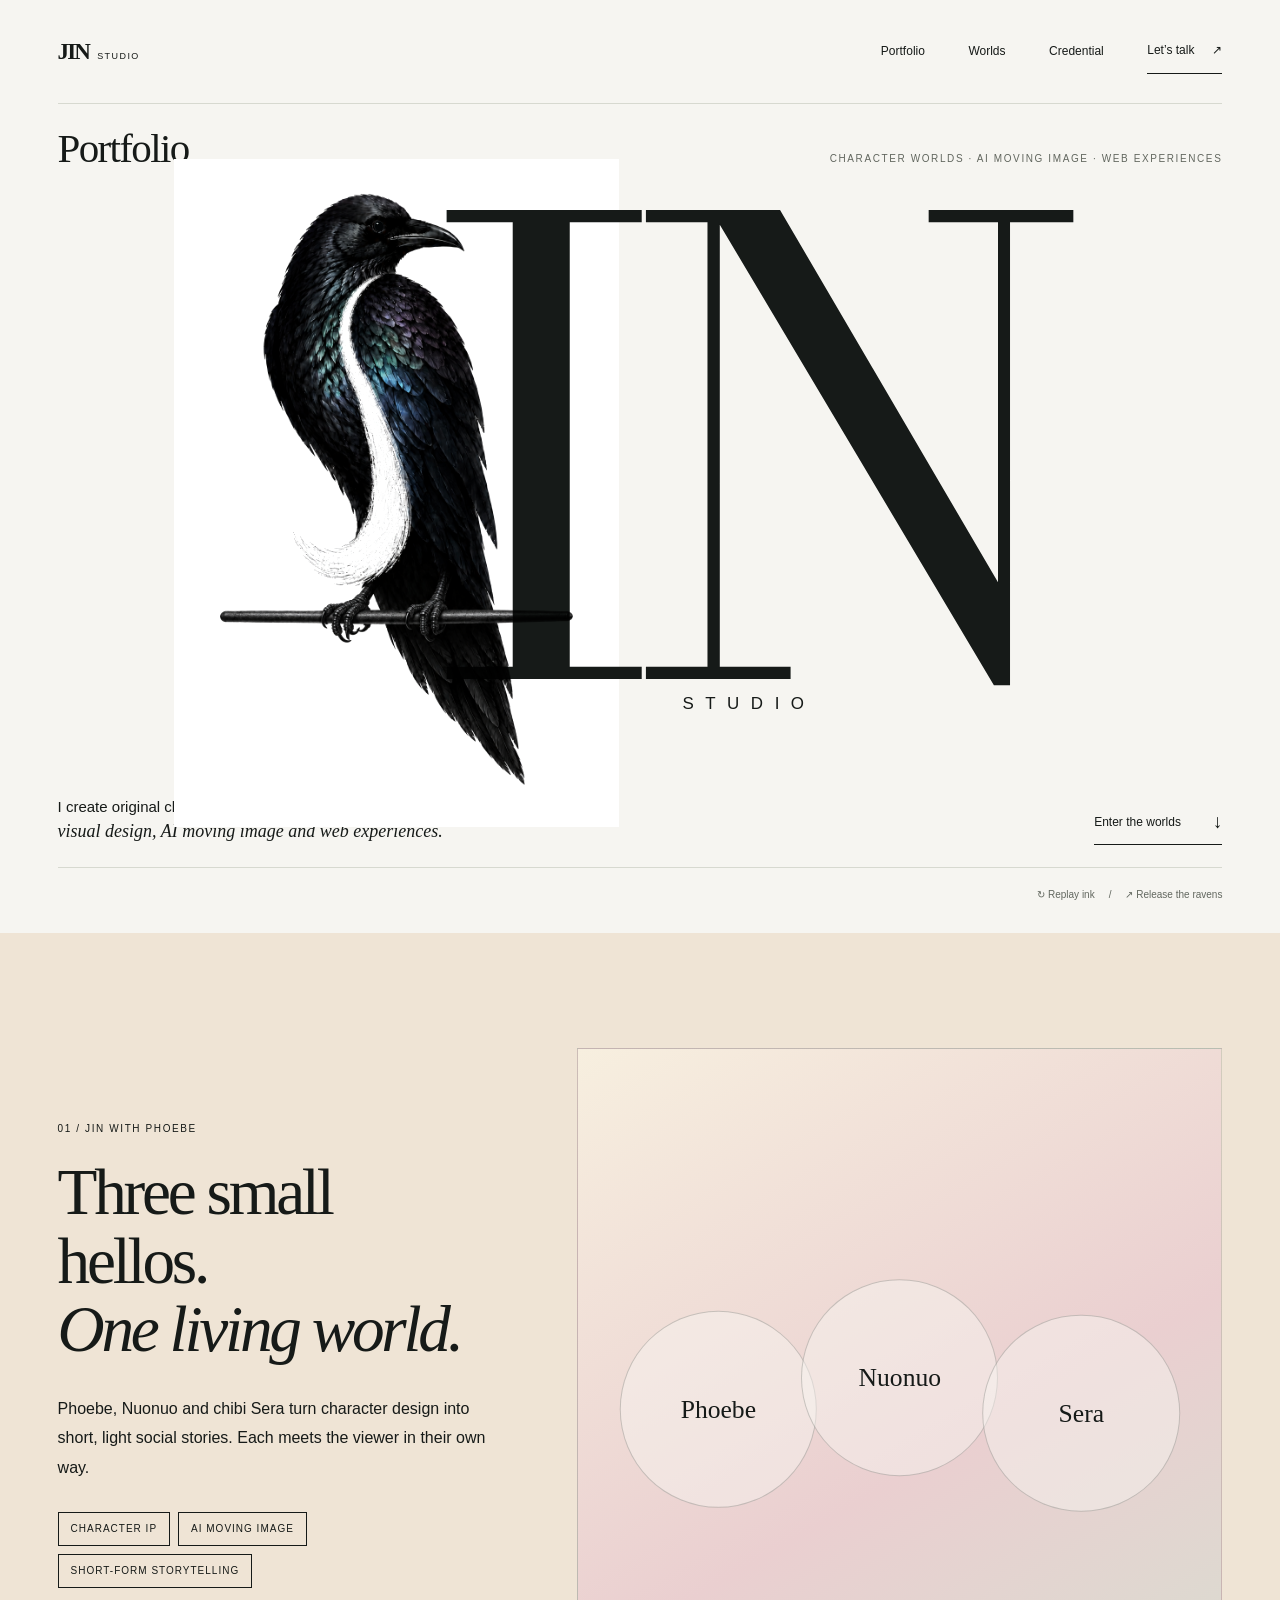
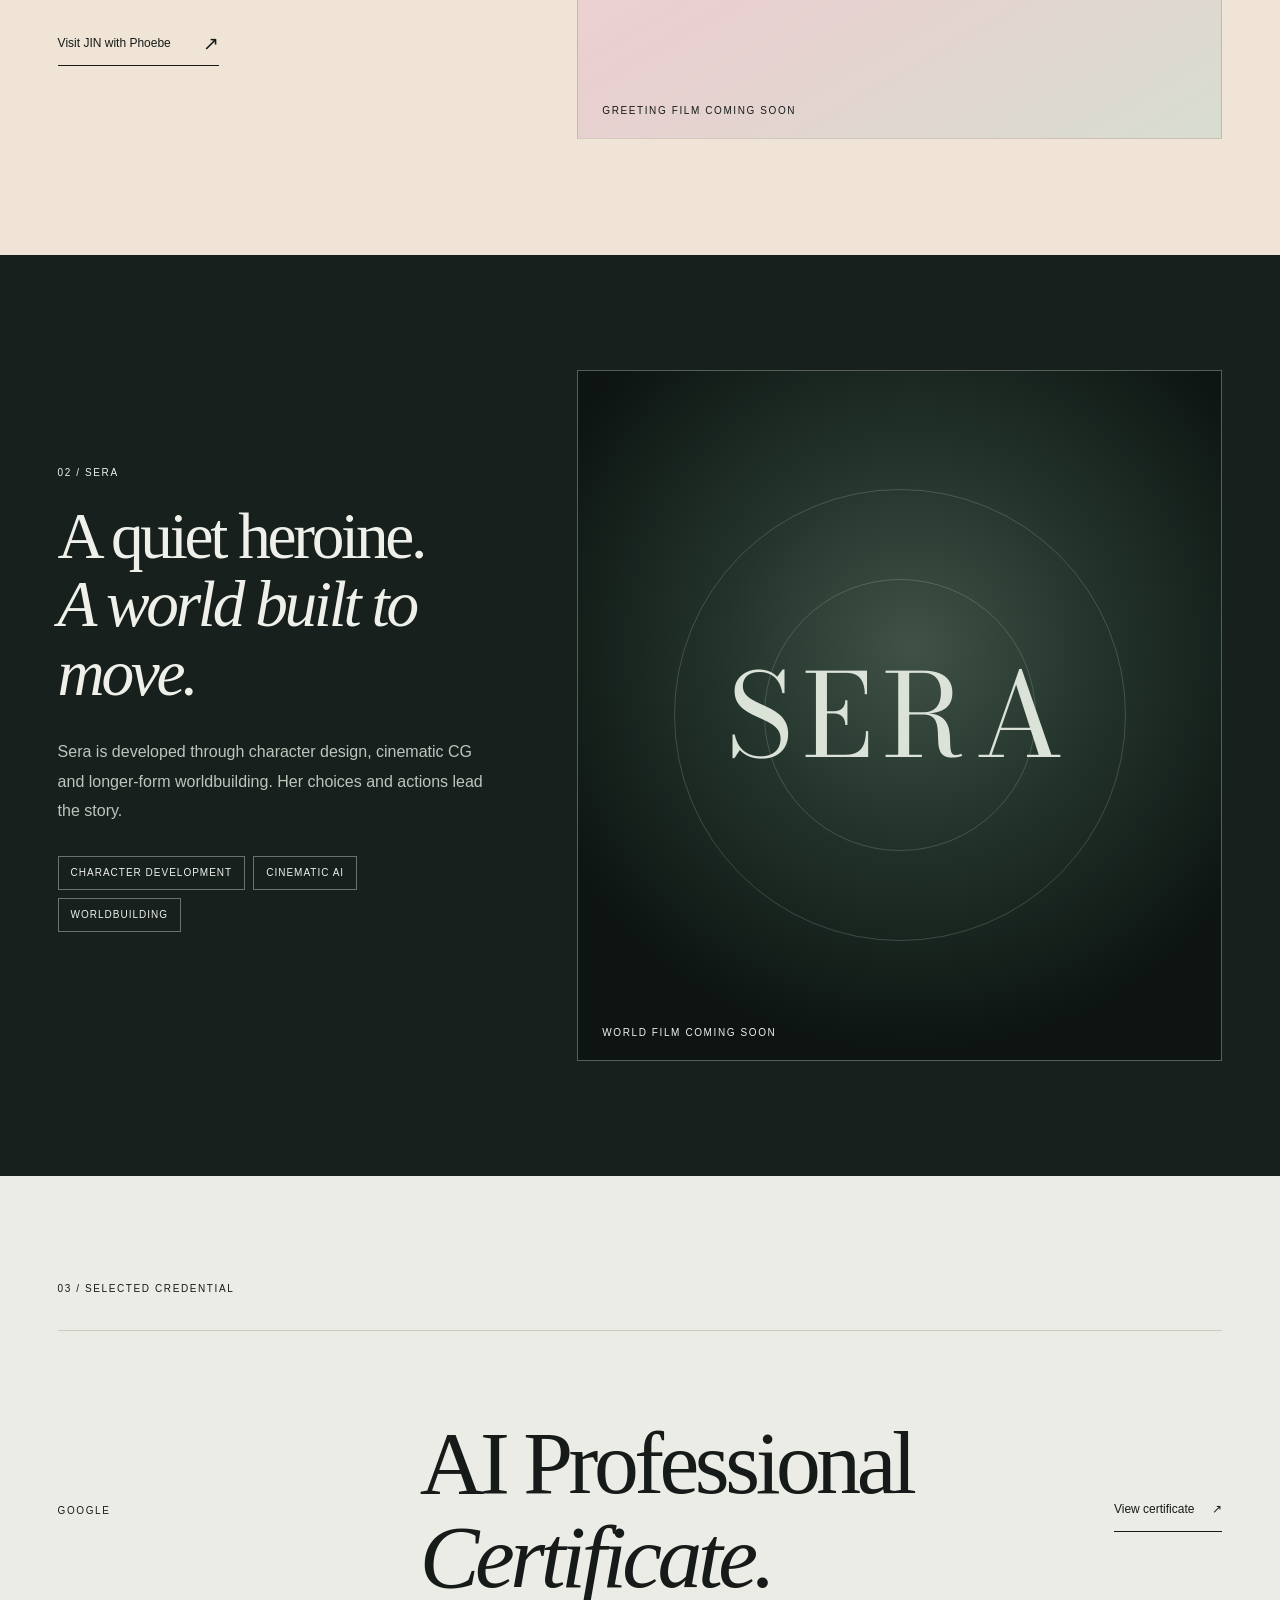
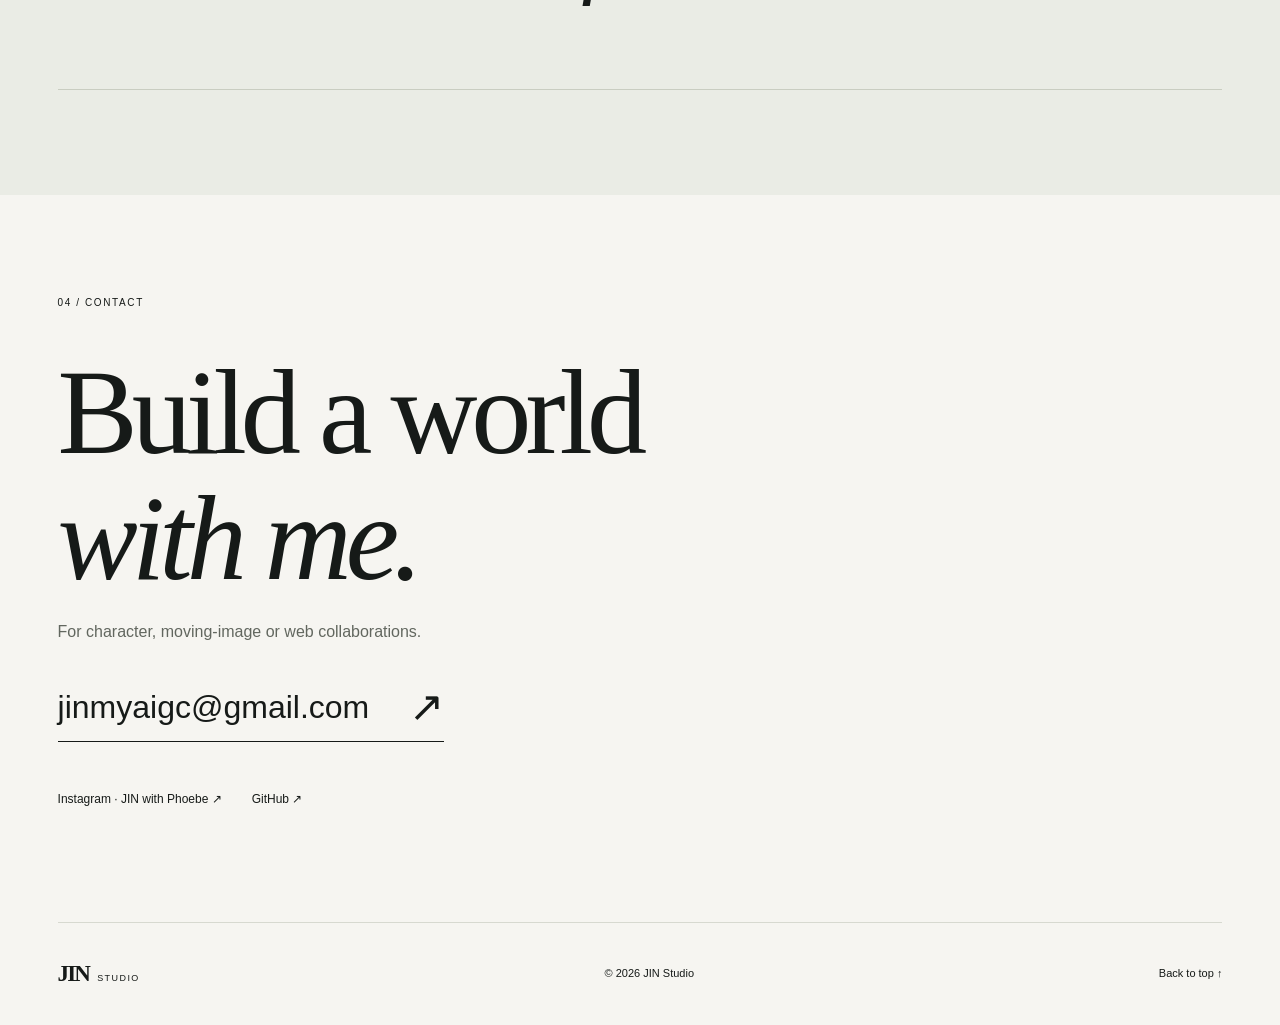
==== index.html @ a4c3a5dd "Shape the portfolio as a journey through JIN's worlds" ====
<!DOCTYPE html>
<html lang="en">
<head>
  <meta charset="UTF-8">
  <meta name="viewport" content="width=device-width, initial-scale=1">
  <meta name="theme-color" content="#f6f5f1">
  <title>JIN Studio — Character worlds, moving image and web portfolio</title>
  <meta name="description" content="The portfolio of JIN Studio: original character worlds, AI moving image and web experiences.">
  <meta property="og:title" content="JIN Studio — Portfolio">
  <meta property="og:description" content="Original character worlds, AI moving image and web experiences by JIN Studio.">
  <meta property="og:type" content="website">
  <meta property="og:image" content="https://weoiquan-art.github.io/assets/raven-perched.png">
  <link rel="icon" type="image/svg+xml" href="assets/jin-raven-mark.svg">
  <link rel="preload" href="assets/raven-perched.png" as="image">
  <link rel="preload" href="assets/vendor/bodoni-moda-regular.ttf" as="font" type="font/ttf" crossorigin>
  <link rel="stylesheet" href="styles.css">
  <link rel="stylesheet" href="raven.css">
  <script>
    // Content stays available if any later script or image fails.
    if (!matchMedia('(prefers-reduced-motion: reduce)').matches && !location.hash) {
      document.documentElement.classList.add('intro-pending');
      window.introSafety = setTimeout(function () {
        document.documentElement.classList.remove('intro-pending', 'intro-running');
        document.documentElement.classList.add('intro-expired');
      }, 4500);
    }
  </script>
</head>
<body>
  <a class="skip-link" href="#main">Skip to content</a>
  <div class="intro" id="intro" aria-hidden="true">
    <div class="intro-bird">
      <img id="night-raven" src="assets/raven-night.png" alt="" width="1024" height="1536" decoding="async">
      <svg class="ink" viewBox="0 0 1024 1340" fill="none">
        <defs>
          <filter id="dry-edge" x="-8%" y="-4%" width="116%" height="108%">
            <feTurbulence type="fractalNoise" baseFrequency=".09 .2" numOctaves="2" seed="7" result="grain"/>
            <feDisplacementMap in="SourceGraphic" in2="grain" scale="5.5" xChannelSelector="R" yChannelSelector="G"/>
          </filter>
          <mask id="brush-reveal" maskUnits="userSpaceOnUse" x="0" y="0" width="1024" height="1340">
            <path id="brush-trace" d="M469 264 C378 298 374 392 409 487 C444 582 497 676 505 771 C517 884 434 947 280 866" stroke="white" stroke-width="130" stroke-linecap="round"/>
          </mask>
          <mask id="brush-grain" maskUnits="userSpaceOnUse" x="0" y="0" width="1024" height="1340">
            <rect width="1024" height="1340" fill="white"/>
            <g stroke="black" stroke-linecap="round">
              <path d="M396 332 Q370 407 411 510" stroke-width="2"/>
              <path d="M428 532 Q492 676 491 753" stroke-width="3"/>
              <path d="M480 690 Q522 834 450 884" stroke-width="2.6"/>
              <path d="M502 760 Q517 849 470 886" stroke-width="1.5"/>
              <path d="M442 909 Q372 939 304 883" stroke-width="3"/>
              <path d="M404 916 Q351 916 325 897" stroke-width="1.7"/>
            </g>
          </mask>
        </defs>
        <g mask="url(#brush-reveal)">
          <g mask="url(#brush-grain)" fill="#fffefa" filter="url(#dry-edge)">
            <path d="M469 264 C408 278 375 317 378 377 C378 442 421 533 451 615 C484 704 492 778 477 824 C461 882 395 908 338 891 L278 865 C318 910 377 935 430 925 C507 911 547 861 541 781 C536 683 476 570 433 478 C389 383 391 300 469 264Z"/>
            <path d="M459 272 C394 305 387 347 391 395 L387 420 C377 352 390 300 459 272Z"/>
            <path d="M524 738 C557 855 510 902 449 923 C506 893 541 841 524 738Z"/>
            <path d="M413 930 Q345 923 293 881 Q352 918 413 930Z"/>
          </g>
        </g>
      </svg>
    </div>
    <div class="intro-wash"></div>
  </div>
  <button class="skip-intro" id="skip-intro" type="button">Skip intro ↗</button>
  <div class="site-shell">
    <header class="site-header">
      <a class="brand" href="#top" aria-label="JIN Studio home">JIN<span>STUDIO</span></a>
      <nav aria-label="Main navigation">
        <a href="#portfolio">Portfolio</a><a class="nav-secondary" href="#worlds">Worlds</a><a class="nav-secondary" href="#credential">Credential</a>
        <a class="contact-nav" href="#contact">Let’s talk <span aria-hidden="true">↗</span></a>
      </nav>
    </header>
    <main id="main">
      <section class="hero" id="portfolio" aria-labelledby="hero-title">
        <span id="top" aria-hidden="true"></span>
        <h1 class="sr-only" id="hero-title">JIN Studio portfolio — character worlds, moving image and web experiences</h1>
        <div class="hero-topline"><span class="portfolio-word">Portfolio</span><span class="micro">Character worlds · AI moving image · Web experiences</span></div>
        <div class="wordmark" aria-hidden="true">
          <div class="wordmark-type">I<span>N</span></div>
          <div class="raven-crop raven-perched">
            <img id="hero-raven" class="raven-body" src="assets/raven-perched.png" width="1024" height="1536" alt="" fetchpriority="high">
            <div class="raven-head">
              <img src="assets/raven-perched.png" width="1024" height="1536" alt="" class="raven-head-image">
              <svg class="raven-eye" viewBox="0 0 1024 1536" fill="none">
                <defs><clipPath id="eye-socket"><ellipse cx="471" cy="154" rx="11" ry="12"/></clipPath></defs>
                <g clip-path="url(#eye-socket)">
                  <ellipse cx="471" cy="154" rx="11" ry="12" fill="#111517"/>
                  <g class="raven-pupil"><ellipse cx="472" cy="155" rx="9.5" ry="10.5" fill="#020405"/><ellipse cx="468" cy="148.5" rx="2.5" ry="1.8" fill="#d6dedb" opacity=".8"/></g>
                  <ellipse class="raven-eyelid" cx="471" cy="154" rx="14" ry="15" fill="#111719"/>
                </g>
              </svg>
            </div>
          </div>
          <div class="studio-type">STUDIO</div>
        </div>
        <div class="hero-bottom">
          <p>I create original character worlds and bring them to life through<br><em>visual design, AI moving image and web experiences.</em></p>
          <a class="text-link" href="#worlds">Enter the worlds <span aria-hidden="true">↓</span></a>
        </div>
        <div class="motion-controls" hidden>
          <button id="replay-intro" type="button">↻ Replay ink</button><span aria-hidden="true">/</span>
          <button id="replay-flock" type="button">↗ Release the ravens</button>
        </div>
      </section>
      <div id="worlds">
        <section class="world-feature world-feature-chibi" aria-labelledby="chibi-title">
          <div class="world-feature-copy">
            <p class="micro">01 / JIN with Phoebe</p>
            <h2 id="chibi-title">Three small hellos.<br><em>One living world.</em></h2>
            <p>Phoebe, Nuonuo and chibi Sera turn character design into short, light social stories. Each meets the viewer in their own way.</p>
            <ul class="capability-list" aria-label="Capabilities shown"><li>Character IP</li><li>AI moving image</li><li>Short-form storytelling</li></ul>
            <a class="text-link" href="https://www.instagram.com/jin082714/" target="_blank" rel="noopener">Visit JIN with Phoebe <span aria-hidden="true">↗</span></a>
          </div>
          <div class="world-media world-media-chibi" role="img" aria-label="Reserved film space for Phoebe, Nuonuo and chibi Sera greeting visitors">
            <div class="character-notes" aria-hidden="true"><span>Phoebe</span><span>Nuonuo</span><span>Sera</span></div>
            <p class="media-status micro">Greeting film coming soon</p>
          </div>
        </section>
        <section class="world-feature world-feature-sera" aria-labelledby="sera-title">
          <div class="world-feature-copy">
            <p class="micro">02 / Sera</p>
            <h2 id="sera-title">A quiet heroine.<br><em>A world built to move.</em></h2>
            <p>Sera is developed through character design, cinematic CG and longer-form worldbuilding. Her choices and actions lead the story.</p>
            <ul class="capability-list" aria-label="Capabilities shown"><li>Character development</li><li>Cinematic AI</li><li>Worldbuilding</li></ul>
          </div>
          <div class="world-media world-media-sera" role="img" aria-label="Reserved film space for adult Sera greeting visitors in her world">
            <span class="sera-mark" aria-hidden="true">SERA</span>
            <p class="media-status micro">World film coming soon</p>
          </div>
        </section>
      </div>
      <section class="section credential" id="credential" aria-labelledby="credential-title">
        <p class="micro">03 / Selected credential</p>
        <a class="credential-card" href="assets/certificates/google-ai-professional-certificate.pdf" target="_blank" rel="noopener">
          <span class="credential-source micro">Google</span>
          <h2 id="credential-title">AI Professional<br><em>Certificate.</em></h2>
          <span class="credential-action">View certificate <span aria-hidden="true">↗</span></span>
        </a>
      </section>
      <section class="section contact" id="contact" aria-labelledby="contact-title">
        <p class="micro">04 / Contact</p><h2 id="contact-title">Build a world<br><em>with me.</em></h2>
        <p class="contact-intro">For character, moving-image or web collaborations.</p>
        <a class="email-link" href="mailto:jinmyaigc@gmail.com">jinmyaigc@gmail.com <span aria-hidden="true">↗</span></a>
        <div class="social-links"><a href="https://www.instagram.com/jin082714/" target="_blank" rel="noopener">Instagram · JIN with Phoebe ↗</a><a href="https://github.com/weoiquan-art" target="_blank" rel="noopener">GitHub ↗</a></div>
      </section>
    </main>
    <footer class="site-footer"><a class="brand" href="#top">JIN<span>STUDIO</span></a><p>© <span id="year">2026</span> JIN Studio</p><a href="#top">Back to top ↑</a></footer>
  </div>
  <canvas id="crow-canvas" aria-hidden="true" hidden></canvas>
  <script src="assets/vendor/gsap-3.15.0.min.js" defer></script>
  <script src="flock.js" defer></script>
  <script src="main.js" defer></script>
  <script src="raven.js" defer></script>
</body>
</html>
---- styles.css ----
/* JIN Studio — warm paper, black feathers, one deliberate entrance. */
@font-face{font-family:'Bodoni Moda';font-style:normal;font-weight:400;font-display:swap;src:url('assets/vendor/bodoni-moda-regular.ttf') format('truetype')}
:root{--paper:#f6f5f1;--ink:#161a18;--muted:#62675f;--line:#d7d9d0;--accent:#4b5945;--gutter:clamp(22px,4.5vw,76px);color-scheme:light}
*{box-sizing:border-box}html{scroll-behavior:smooth;scroll-padding-top:28px}body{margin:0;background:var(--paper);color:var(--ink);font-family:Arial,Helvetica,sans-serif;font-size:16px;line-height:1.6}a{color:inherit;text-decoration:none}button{font:inherit;color:inherit;cursor:pointer}a,button,summary{-webkit-tap-highlight-color:transparent;touch-action:manipulation}a:focus-visible,button:focus-visible,summary:focus-visible{outline:2px solid var(--accent);outline-offset:6px}a:hover{color:var(--accent)}button:disabled{cursor:default}::selection{background:#dae1d3}h1,h2,h3,p{margin:0}h1,h2,h3{text-wrap:balance}h2,h3{font-weight:400}h2{font:400 clamp(38px,5.1vw,78px)/1.05 Georgia,'Times New Roman',serif;letter-spacing:-.05em}em{font-family:Georgia,'Times New Roman',serif;font-weight:400}.micro{font:10px/1.5 Arial,Helvetica,sans-serif;letter-spacing:.16em;text-transform:uppercase}.sr-only{position:absolute;width:1px;height:1px;padding:0;margin:-1px;overflow:hidden;clip:rect(0,0,0,0);white-space:nowrap;border:0}[hidden]{display:none!important}.skip-link{position:fixed;top:8px;left:8px;padding:10px 20px;background:var(--paper);z-index:100;transform:translateY(-160%)}.skip-link:focus{transform:none}
.site-shell{max-width:1800px;margin:auto}.site-header{margin:0 var(--gutter);height:104px;display:flex;align-items:center;justify-content:space-between;border-bottom:1px solid var(--line)}.brand{display:inline-flex;align-items:baseline;gap:8px;font:700 23px Georgia,serif;letter-spacing:-.08em}.brand span{font:9px Arial,sans-serif;letter-spacing:.16em}.site-header nav{display:flex;gap:clamp(24px,3.4vw,52px);align-items:center;font-size:12px}.site-header nav a{display:flex;align-items:center;gap:18px;min-height:44px}.contact-nav{border-bottom:1px solid var(--ink)}
.hero{position:relative;padding:24px var(--gutter) 20px;overflow:hidden}.hero-topline{display:flex;align-items:baseline;justify-content:space-between;gap:28px;color:var(--muted)}.portfolio-word{font:400 clamp(28px,3.2vw,48px)/1 Georgia,'Times New Roman',serif;letter-spacing:-.04em;color:var(--ink)}.wordmark{position:relative;container-type:inline-size;width:min(100%,1060px);aspect-ratio:1.66;margin:-16px auto -4px}.wordmark-type{position:absolute;left:42%;top:4%;font-family:Georgia,'Times New Roman',serif;font-size:55cqw;line-height:1;letter-spacing:-.085em;font-weight:400;transform:scaleX(.96);transform-origin:left center}.wordmark-type span{display:inline-block}.raven-crop{position:absolute;left:2%;top:0;width:48%;height:100%;overflow:hidden;mix-blend-mode:multiply;pointer-events:none}.raven-crop img{display:block;width:100%;height:auto}.studio-type{position:absolute;top:85%;left:55%;font-size:1.6cqw;letter-spacing:.68em;line-height:1}.hero-bottom{display:flex;align-items:flex-end;justify-content:space-between;gap:36px;padding:8px 0 22px;border-bottom:1px solid var(--line)}.hero-bottom p{max-width:700px;font-size:15px;line-height:1.5}.hero-bottom em{font-size:18px}.text-link{display:inline-flex;align-items:center;justify-content:space-between;gap:32px;min-height:44px;font-size:12px;border-bottom:1px solid currentColor}.text-link span{font-size:19px;transition:transform .18s}.text-link:hover span{transform:translate(2px,-2px)}.motion-controls{display:flex;align-items:center;justify-content:flex-end;gap:14px;padding-top:9px;color:var(--muted);font-size:10px}.motion-controls button{background:none;border:0;padding:7px 0;min-height:36px;font-size:10px}.motion-controls button:hover{color:var(--ink)}
.section{padding:105px var(--gutter)}.contact{padding-top:100px;padding-bottom:100px}.contact h2{font-size:clamp(64px,9.4vw,140px);margin:40px 0}.email-link{display:inline-flex;align-items:center;gap:40px;font-size:clamp(17px,2.6vw,32px);min-height:52px;border-bottom:1px solid var(--ink)}.email-link span{font-size:1.3em}.social-links{display:flex;gap:30px;margin-top:36px;font-size:12px}.social-links a{display:flex;align-items:center;min-height:44px}.site-footer{display:flex;justify-content:space-between;align-items:center;margin:0 var(--gutter);padding:32px 0;border-top:1px solid var(--line);font-size:11px}.site-footer>a:last-child{padding:10px 0}.intro{display:none;position:fixed;inset:0;z-index:50;background:#080b0c;overflow:hidden;pointer-events:none}.intro-bird{position:absolute;left:50%;top:50%;height:min(82svh,760px);aspect-ratio:1024/1340;transform:translate(-50%,-50%);overflow:hidden;opacity:0}.intro-bird img{display:block;width:100%;height:auto;mix-blend-mode:lighten}.ink{position:absolute;inset:0;width:100%;height:100%}.intro-wash{position:absolute;left:46%;top:60%;width:200vmax;height:200vmax;border-radius:50%;background:var(--paper);transform:translate(-50%,-50%) scale(0)}.skip-intro{display:none;position:fixed;right:var(--gutter);bottom:24px;z-index:60;background:none;color:#e9ece6;border:0;border-bottom:1px solid #657064;font-size:11px;min-height:44px;padding:8px 2px}.intro-pending .intro,.intro-running .intro{display:block}.intro-pending .site-shell,.intro-running .site-shell{visibility:hidden}.intro-running .skip-intro{display:block}.intro-running.page-entering .site-shell{visibility:visible}.intro-expired .intro,.intro-expired .skip-intro{display:none!important}.intro-expired .site-shell{visibility:visible!important;opacity:1!important;transform:none!important}.intro-expired .wordmark-type,.intro-expired .studio-type,.intro-expired .site-header,.intro-expired .hero-topline,.intro-expired .hero-bottom{opacity:1!important;transform:none!important}#crow-canvas{position:fixed;inset:0;width:100%;height:100%;z-index:40;pointer-events:none}
.wordmark-type{font-family:'Bodoni Moda',Georgia,serif;left:30%;top:-2%;font-size:59cqw;letter-spacing:-.055em;white-space:nowrap}
.raven-crop{left:6%;width:45%;top:1%;height:auto;aspect-ratio:1024/1325}
.raven-crop img{filter:brightness(1.045)}
.studio-type{left:54%;top:85%}
.intro-bird{mix-blend-mode:lighten}
@media(min-width:1500px){.wordmark{width:1160px;max-width:100%}}
@media(max-width:767px){.site-header{height:78px}.site-header nav{gap:22px;font-size:11px}.site-header nav a:first-child{display:flex}.site-header nav a.nav-secondary{display:none}.brand{font-size:21px}.brand span{font-size:8px}.hero{padding-top:22px}.hero-topline{font-size:8px;letter-spacing:.11em}.wordmark{width:calc(100% + 20px);max-width:none;aspect-ratio:1.05;margin:20px -10px 0}.raven-crop{left:-9%;top:0;width:67%;height:100%}.wordmark-type{left:40%;top:19%;font-size:58cqw}.studio-type{left:55%;top:76%;font-size:2.2cqw;letter-spacing:.4em}.hero-bottom{padding:12px 0 22px;gap:24px}.hero-bottom p{font-size:12px}.hero-bottom em{font-size:15px}.hero-bottom .text-link{font-size:10px;gap:13px;max-width:150px}.motion-controls{justify-content:space-between;padding-top:6px}.motion-controls button{min-height:44px}.section{padding-top:68px;padding-bottom:68px}.contact h2{margin:30px 0;font-size:66px}.email-link{gap:20px;font-size:18px;overflow-wrap:anywhere}.site-footer{flex-wrap:wrap;gap:16px 20px;padding:26px 0}.site-footer .brand{width:100%}.intro-bird{width:94vw;height:auto;aspect-ratio:1024/1340;max-height:82svh}.skip-intro{bottom:16px}}@media(max-width:767px){.raven-crop{height:auto;aspect-ratio:1024/1325}.wordmark-type{left:31%;top:18%;font-size:58cqw}.studio-type{left:56%;top:71%}}
@media(prefers-reduced-motion:reduce){html{scroll-behavior:auto}*,*::before,*::after{animation:none!important;transition:none!important}.intro,.skip-intro,#crow-canvas{display:none!important}.site-shell{visibility:visible!important;opacity:1!important;transform:none!important}.motion-controls{display:none!important}}

/* Portfolio worlds: each section is a distinct piece of work with its own atmosphere. */
.world-feature{min-height:92svh;display:grid;grid-template-columns:minmax(0,.8fr) minmax(420px,1.2fr);gap:clamp(44px,7vw,120px);align-items:center;padding:clamp(82px,9vw,150px) var(--gutter)}
.world-feature-copy{max-width:620px}
.world-feature-copy h2{margin:22px 0 30px}
.world-feature-copy>p:not(.micro){max-width:540px;font-size:16px;line-height:1.85}
.capability-list{display:flex;flex-wrap:wrap;gap:8px;margin:30px 0 34px;padding:0;list-style:none}
.capability-list li{padding:8px 12px;border:1px solid currentColor;font-size:10px;letter-spacing:.1em;text-transform:uppercase}
.world-media{position:relative;display:grid;place-items:center;min-height:clamp(430px,54vw,720px);overflow:hidden;border:1px solid rgba(22,26,24,.16)}
.media-status{position:absolute;left:24px;bottom:20px}
.world-feature-chibi{background:#efe4d5}
.world-media-chibi{background:linear-gradient(150deg,#f7efdf 0%,#eacfd0 58%,#d8ddd0 100%)}
.character-notes{width:min(92%,720px);display:grid;grid-template-columns:repeat(3,1fr);align-items:center}
.character-notes span{display:grid;place-items:center;aspect-ratio:1;border:1px solid rgba(22,26,24,.2);border-radius:50%;font:400 clamp(18px,2vw,31px)/1 Georgia,'Times New Roman',serif;background:rgba(246,245,241,.48)}
.character-notes span:nth-child(1){transform:translate(8%,8%)}
.character-notes span:nth-child(2){transform:translateY(-8%)}
.character-notes span:nth-child(3){transform:translate(-8%,10%)}
.world-feature-sera{background:#17201c;color:#eff0ea}
.world-feature-sera .world-feature-copy>p:not(.micro){color:#bdc5bd}
.world-feature-sera .capability-list li{border-color:#68736c}
.world-feature-sera .text-link:hover{color:#c9d5c5}
.world-media-sera{border-color:#526058;background:radial-gradient(circle at 52% 40%,#405247 0%,#23342c 35%,#0d1411 76%)}
.world-media-sera::before,.world-media-sera::after{content:'';position:absolute;border:1px solid rgba(230,237,229,.18);border-radius:50%;aspect-ratio:1}
.world-media-sera::before{width:70%}
.world-media-sera::after{width:42%}
.sera-mark{position:relative;z-index:1;font:400 clamp(68px,9vw,150px)/1 'Bodoni Moda',Georgia,serif;letter-spacing:.08em;color:#dbe2d8}
.credential{background:#eaece5}
.credential>.micro{margin-bottom:34px}
.credential-card{display:grid;grid-template-columns:1fr 2fr auto;gap:30px;align-items:center;min-height:360px;padding:54px 0;border-top:1px solid #c9cdc1;border-bottom:1px solid #c9cdc1}
.credential-card h2{font-size:clamp(48px,7vw,108px)}
.credential-action{display:inline-flex;align-items:center;gap:18px;min-height:44px;border-bottom:1px solid currentColor;font-size:12px}
.credential-card:hover .credential-action span{transform:translate(2px,-2px)}
.contact-intro{margin:-24px 0 30px;color:var(--muted)}

@media(max-width:900px){
  .world-feature{min-height:auto;grid-template-columns:1fr;gap:46px;padding:82px var(--gutter)}
  .world-feature-copy{max-width:640px}
  .world-media{min-height:520px}
}

@media(max-width:767px){
  .hero-topline{align-items:flex-start}
  .hero-topline span:last-child{display:block;max-width:150px;text-align:right}
  .portfolio-word{font-size:30px}
  .hero-bottom{align-items:flex-start;flex-direction:column}
  .hero-bottom p br{display:none}
  .world-feature{min-height:auto;grid-template-columns:1fr;gap:42px;padding:74px var(--gutter)}
  .world-feature-copy h2{margin:18px 0 24px}
  .world-feature-copy>p:not(.micro){font-size:14px}
  .world-media{min-height:0;aspect-ratio:4/5}
  .character-notes{width:112%;transform:rotate(-5deg)}
  .character-notes span{font-size:15px}
  .media-status{left:18px;bottom:14px}
  .sera-mark{font-size:20vw}
  .credential-card{grid-template-columns:1fr;gap:20px;min-height:320px;padding:40px 0}
  .credential-card h2{font-size:52px}
  .contact-intro{margin:-12px 0 24px;font-size:14px}
}
---- raven.css ----
/* The same image supplies registered body/head layers; the static base is the fallback. */
.raven-perched{width:42%;aspect-ratio:1024/1460;overflow:visible;isolation:isolate}
.raven-perched .raven-body{position:relative}
.raven-head{display:none;position:absolute;inset:0 auto auto 0;width:100%;aspect-ratio:1024/1536;transform-origin:40% 19%;pointer-events:none}
.raven-head-image{mask-image:linear-gradient(to bottom,#000 19%,transparent 22%)}
.raven-eye{position:absolute;inset:0;width:100%;height:100%}
.raven-eyelid{transform:scaleY(0);transform-origin:471px 154px}
.gaze-ready .raven-body{mask-image:linear-gradient(to bottom,transparent 15%,#000 16.5%)}
.gaze-ready .raven-head{display:block}
@media(max-width:767px){.raven-perched{width:62%;left:-4%;aspect-ratio:1024/1460;height:auto}}
@media(prefers-reduced-motion:reduce),(hover:none),(pointer:coarse){.gaze-ready .raven-head{display:none}.gaze-ready .raven-body{mask-image:none}}
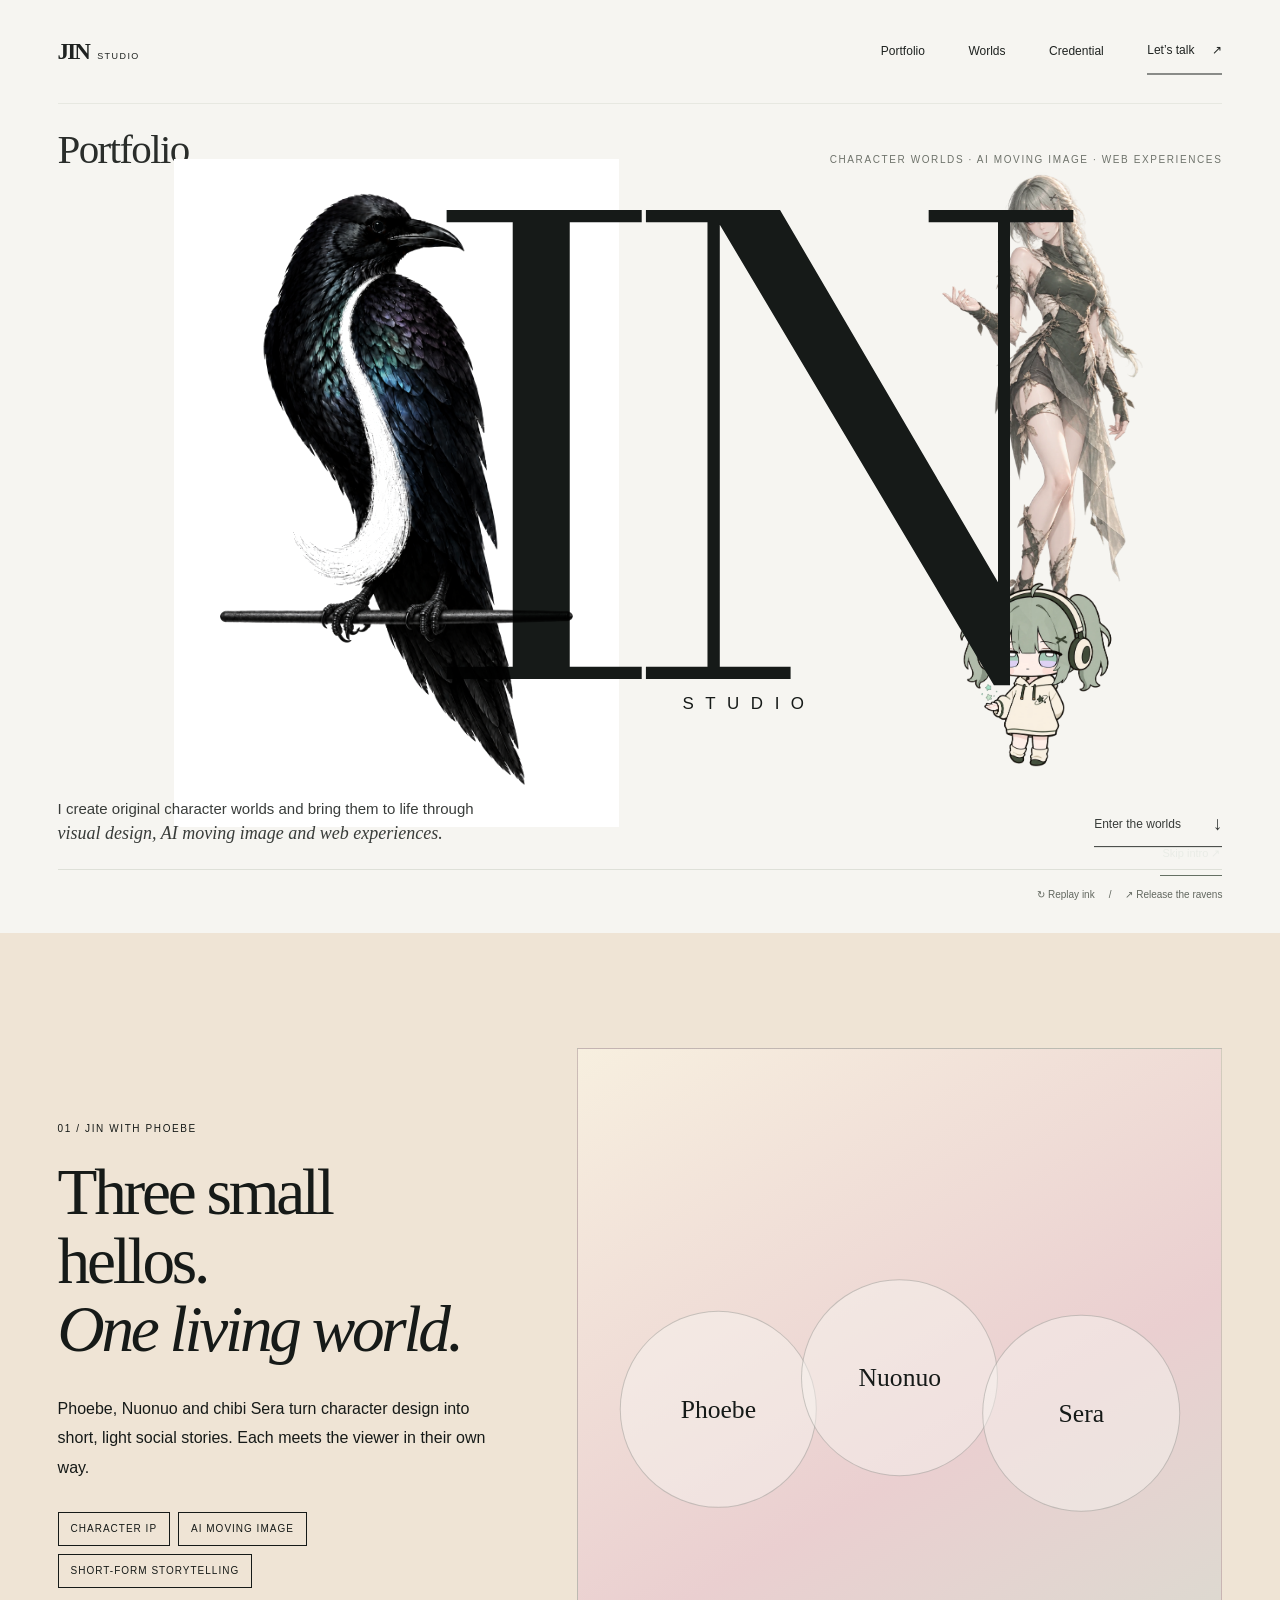
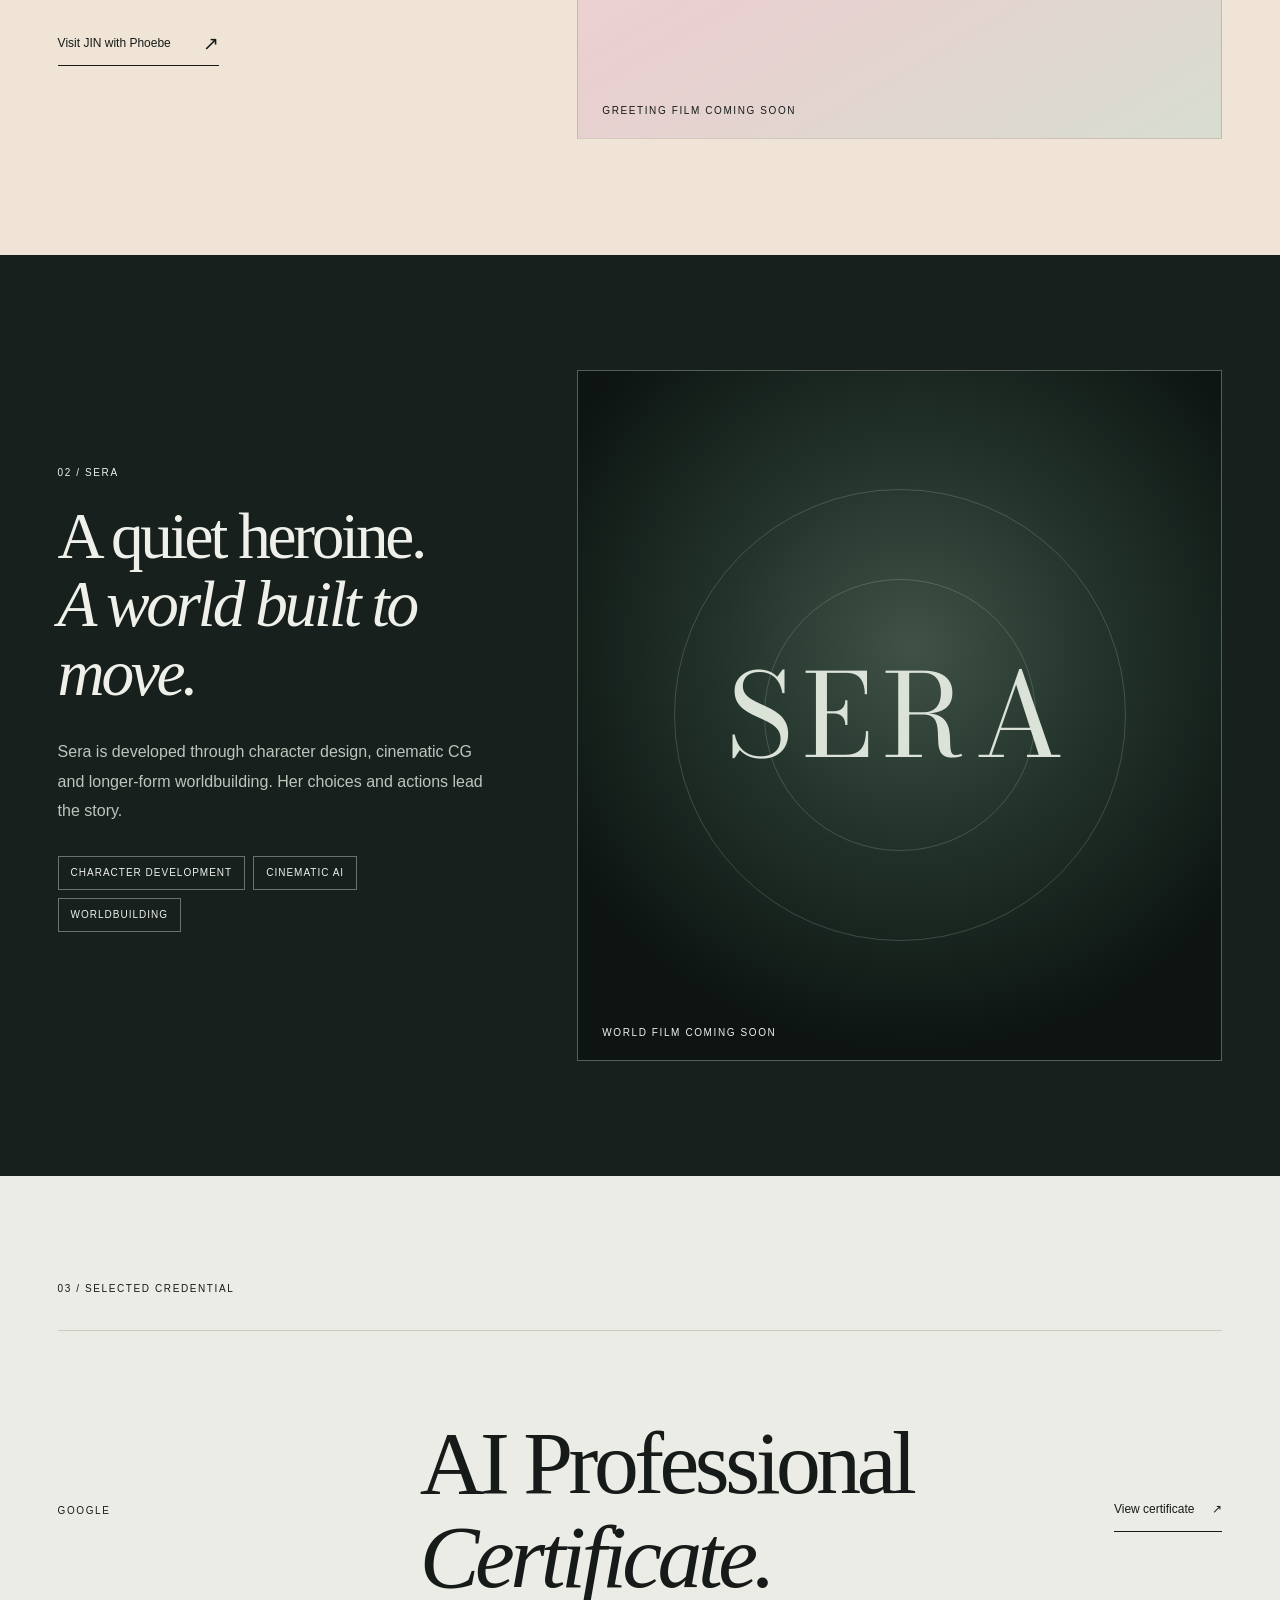
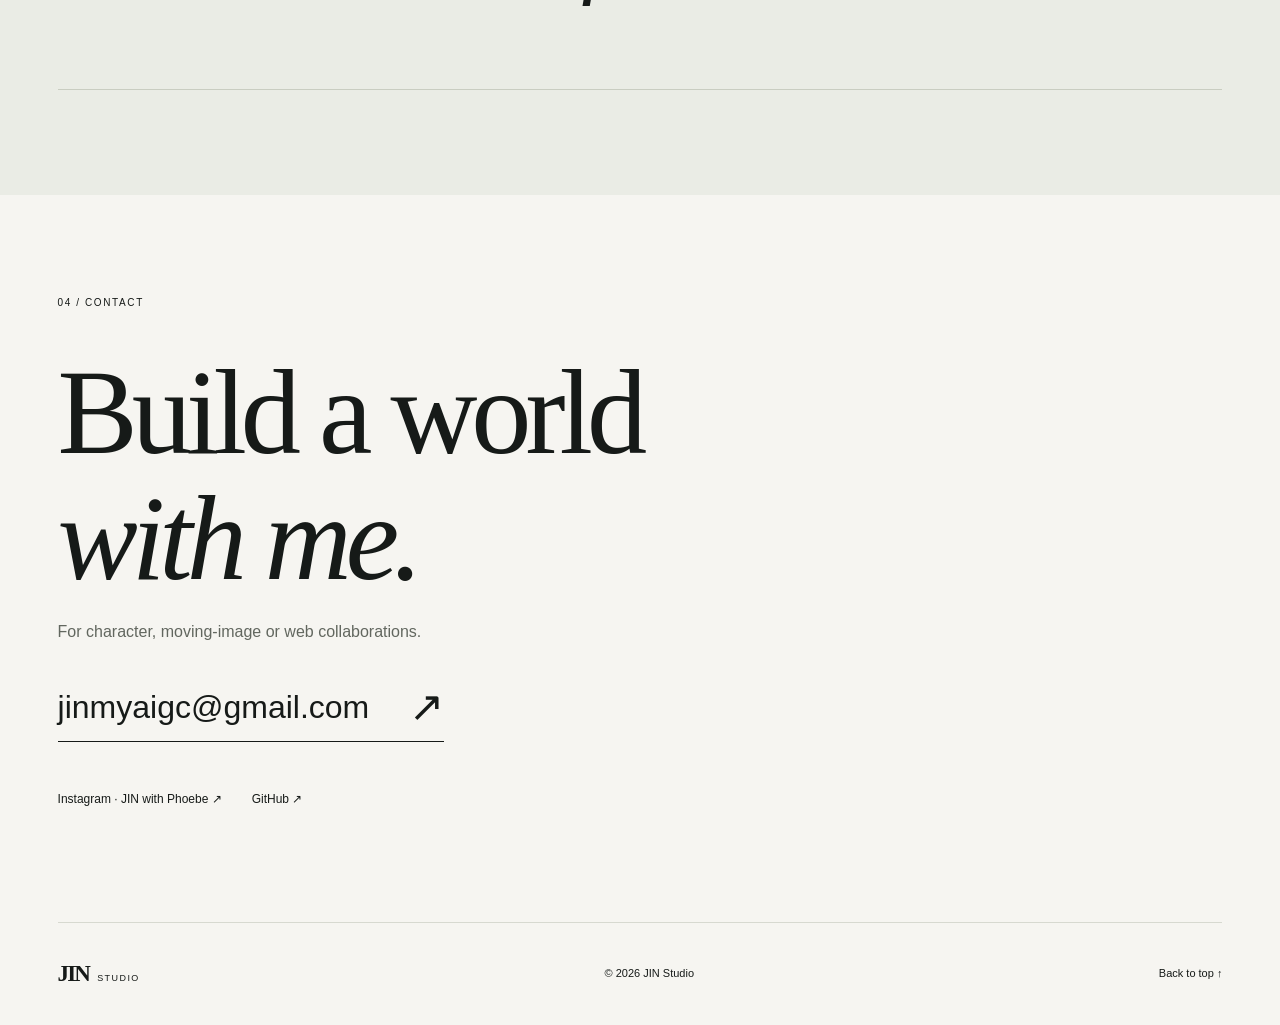
==== commit 350613b2: "Add Sera's two forms to the portfolio hero" ====
--- a/index.html
+++ b/index.html
@@ -11,7 +11,9 @@
   <meta property="og:type" content="website">
   <meta property="og:image" content="https://weoiquan-art.github.io/assets/raven-perched.png">
   <link rel="icon" type="image/svg+xml" href="assets/jin-raven-mark.svg">
-  <link rel="preload" href="assets/raven-perched.png" as="image">
+  <link rel="preload" href="assets/raven-perched.png" as="image">
+  <link rel="preload" href="assets/sera-homeworld-hero.webp" as="image" type="image/webp">
+  <link rel="preload" href="assets/sera-chibi-hero.webp" as="image" type="image/webp">
   <link rel="preload" href="assets/vendor/bodoni-moda-regular.ttf" as="font" type="font/ttf" crossorigin>
   <link rel="stylesheet" href="styles.css">
   <link rel="stylesheet" href="raven.css">
@@ -78,8 +80,12 @@
         <span id="top" aria-hidden="true"></span>
         <h1 class="sr-only" id="hero-title">JIN Studio portfolio — character worlds, moving image and web experiences</h1>
         <div class="hero-topline"><span class="portfolio-word">Portfolio</span><span class="micro">Character worlds · AI moving image · Web experiences</span></div>
-        <div class="wordmark" aria-hidden="true">
-          <div class="wordmark-type">I<span>N</span></div>
+        <div class="wordmark" aria-hidden="true">
+          <div class="hero-sera-pair">
+            <img class="hero-sera hero-sera-homeworld" src="assets/sera-homeworld-hero.webp" width="824" height="1500" alt="" fetchpriority="high">
+            <img class="hero-sera hero-sera-chibi" src="assets/sera-chibi-hero.webp" width="1000" height="1150" alt="" fetchpriority="high">
+          </div>
+          <div class="wordmark-type">I<span>N</span></div>
           <div class="raven-crop raven-perched">
             <img id="hero-raven" class="raven-body" src="assets/raven-perched.png" width="1024" height="1536" alt="" fetchpriority="high">
             <div class="raven-head">
@@ -156,4 +162,3 @@
   <script src="raven.js" defer></script>
 </body>
 </html>
-
--- a/styles.css
+++ b/styles.css
@@ -8,8 +8,15 @@
 .wordmark-type{font-family:'Bodoni Moda',Georgia,serif;left:30%;top:-2%;font-size:59cqw;letter-spacing:-.055em;white-space:nowrap}
 .raven-crop{left:6%;width:45%;top:1%;height:auto;aspect-ratio:1024/1325}
 .raven-crop img{filter:brightness(1.045)}
-.studio-type{left:54%;top:85%}
-.intro-bird{mix-blend-mode:lighten}
+.studio-type{left:54%;top:85%}
+.hero-sera-pair{position:absolute;inset:0;z-index:0;pointer-events:none}
+.hero-sera{position:absolute;display:block;height:auto}
+.hero-sera-homeworld{right:-1%;top:3%;width:26%;opacity:.86}
+.hero-sera-chibi{left:78%;bottom:1%;width:18%;opacity:.96}
+.wordmark-type{z-index:2}
+.raven-crop{z-index:3}
+.studio-type{z-index:4}
+.intro-bird{mix-blend-mode:lighten}
 @media(min-width:1500px){.wordmark{width:1160px;max-width:100%}}
 @media(max-width:767px){.site-header{height:78px}.site-header nav{gap:22px;font-size:11px}.site-header nav a:first-child{display:flex}.site-header nav a.nav-secondary{display:none}.brand{font-size:21px}.brand span{font-size:8px}.hero{padding-top:22px}.hero-topline{font-size:8px;letter-spacing:.11em}.wordmark{width:calc(100% + 20px);max-width:none;aspect-ratio:1.05;margin:20px -10px 0}.raven-crop{left:-9%;top:0;width:67%;height:100%}.wordmark-type{left:40%;top:19%;font-size:58cqw}.studio-type{left:55%;top:76%;font-size:2.2cqw;letter-spacing:.4em}.hero-bottom{padding:12px 0 22px;gap:24px}.hero-bottom p{font-size:12px}.hero-bottom em{font-size:15px}.hero-bottom .text-link{font-size:10px;gap:13px;max-width:150px}.motion-controls{justify-content:space-between;padding-top:6px}.motion-controls button{min-height:44px}.section{padding-top:68px;padding-bottom:68px}.contact h2{margin:30px 0;font-size:66px}.email-link{gap:20px;font-size:18px;overflow-wrap:anywhere}.site-footer{flex-wrap:wrap;gap:16px 20px;padding:26px 0}.site-footer .brand{width:100%}.intro-bird{width:94vw;height:auto;aspect-ratio:1024/1340;max-height:82svh}.skip-intro{bottom:16px}}@media(max-width:767px){.raven-crop{height:auto;aspect-ratio:1024/1325}.wordmark-type{left:31%;top:18%;font-size:58cqw}.studio-type{left:56%;top:71%}}
 @media(prefers-reduced-motion:reduce){html{scroll-behavior:auto}*,*::before,*::after{animation:none!important;transition:none!important}.intro,.skip-intro,#crow-canvas{display:none!important}.site-shell{visibility:visible!important;opacity:1!important;transform:none!important}.motion-controls{display:none!important}}
@@ -55,6 +62,8 @@
 
 @media(max-width:767px){
   .hero-topline{align-items:flex-start}
+  .hero-sera-homeworld{right:-2%;top:5%;width:35%;opacity:.84}
+  .hero-sera-chibi{left:64%;bottom:1%;width:28%}
   .hero-topline span:last-child{display:block;max-width:150px;text-align:right}
   .portfolio-word{font-size:30px}
   .hero-bottom{align-items:flex-start;flex-direction:column}
@@ -71,4 +80,3 @@
   .credential-card h2{font-size:52px}
   .contact-intro{margin:-12px 0 24px;font-size:14px}
 }
-
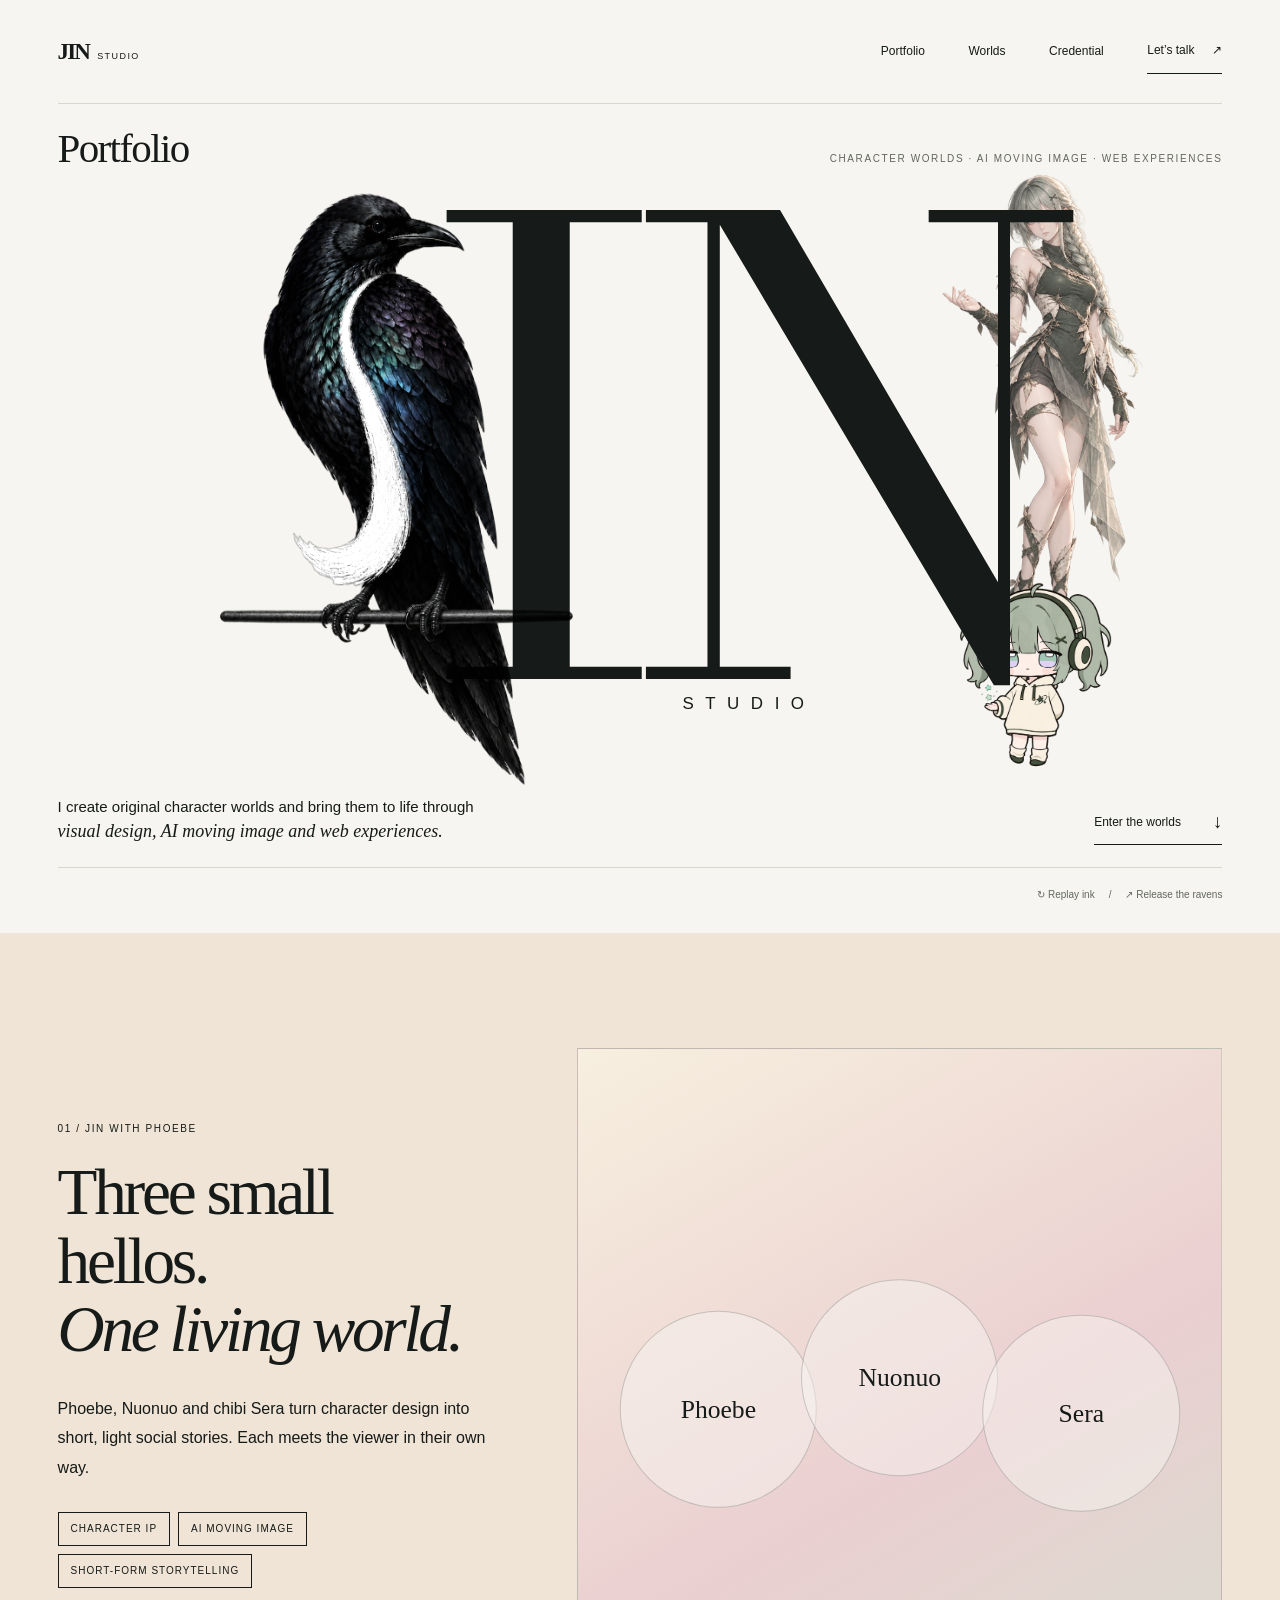
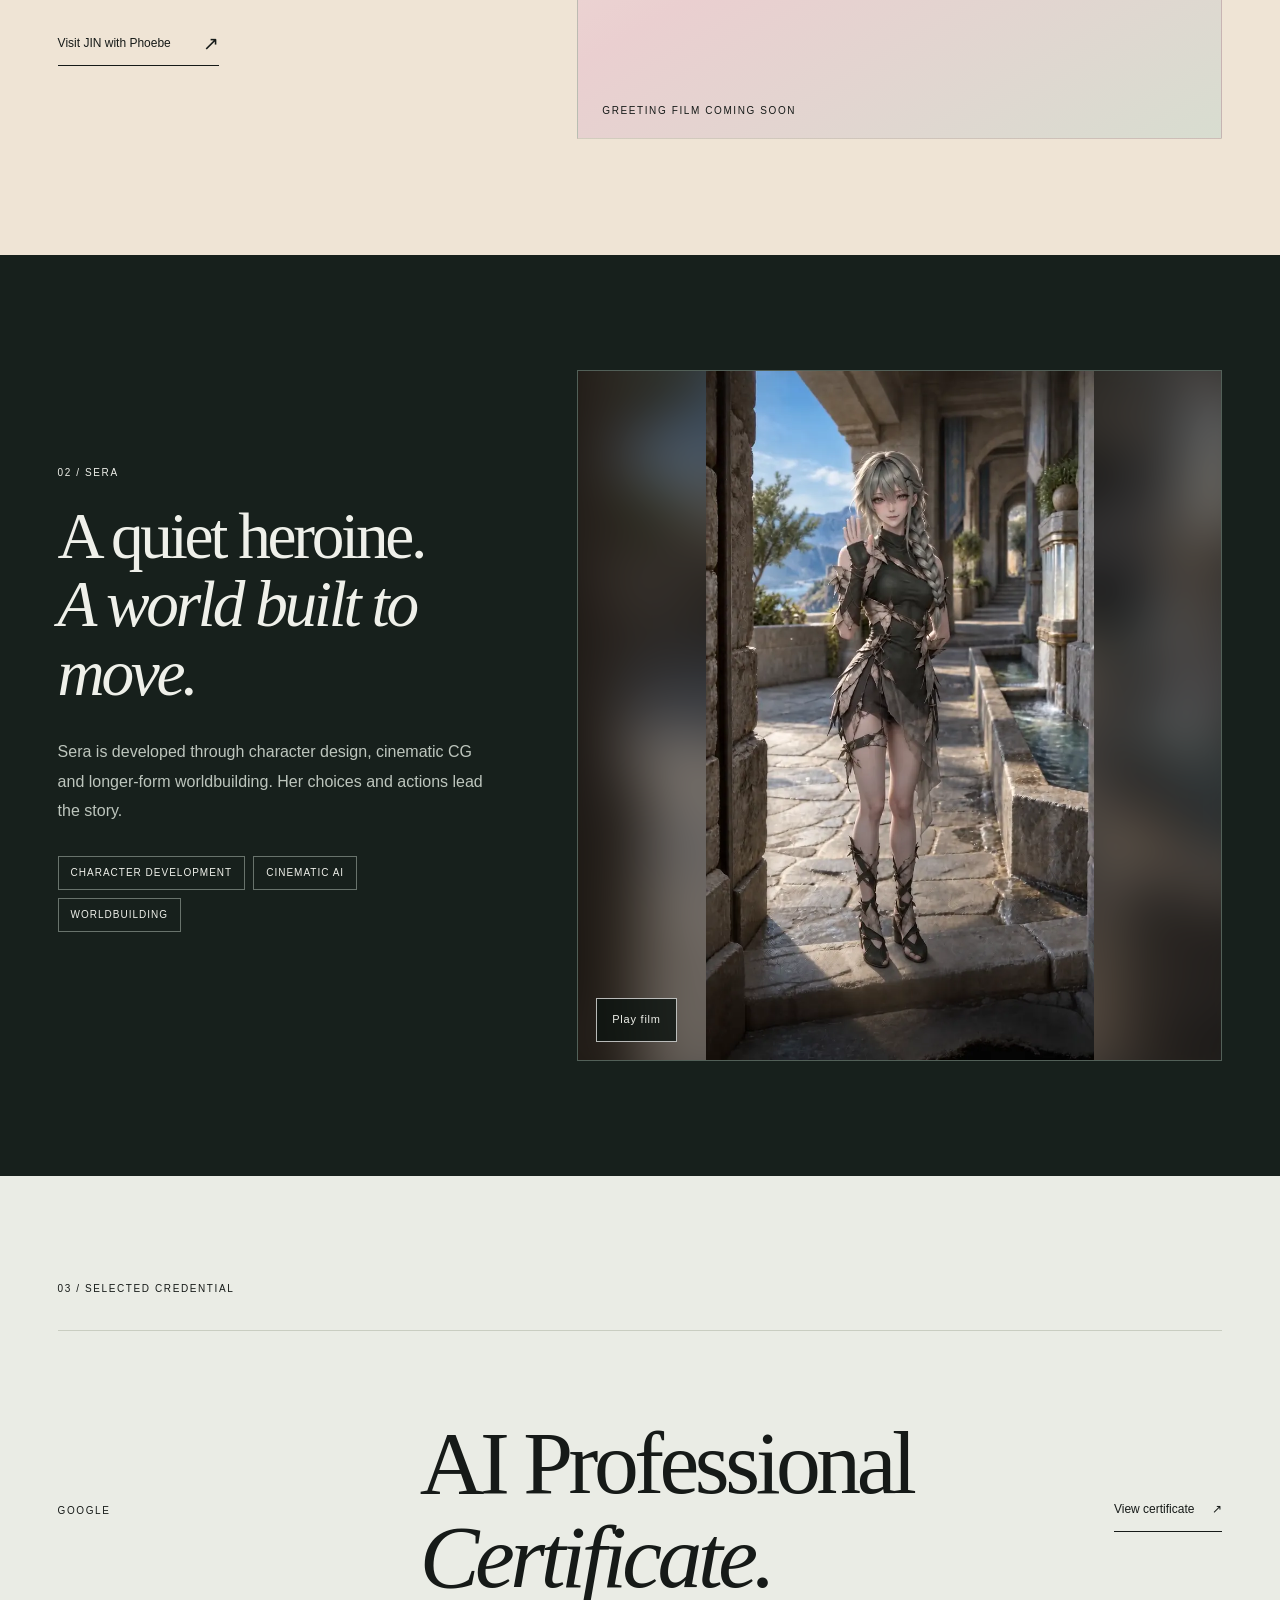
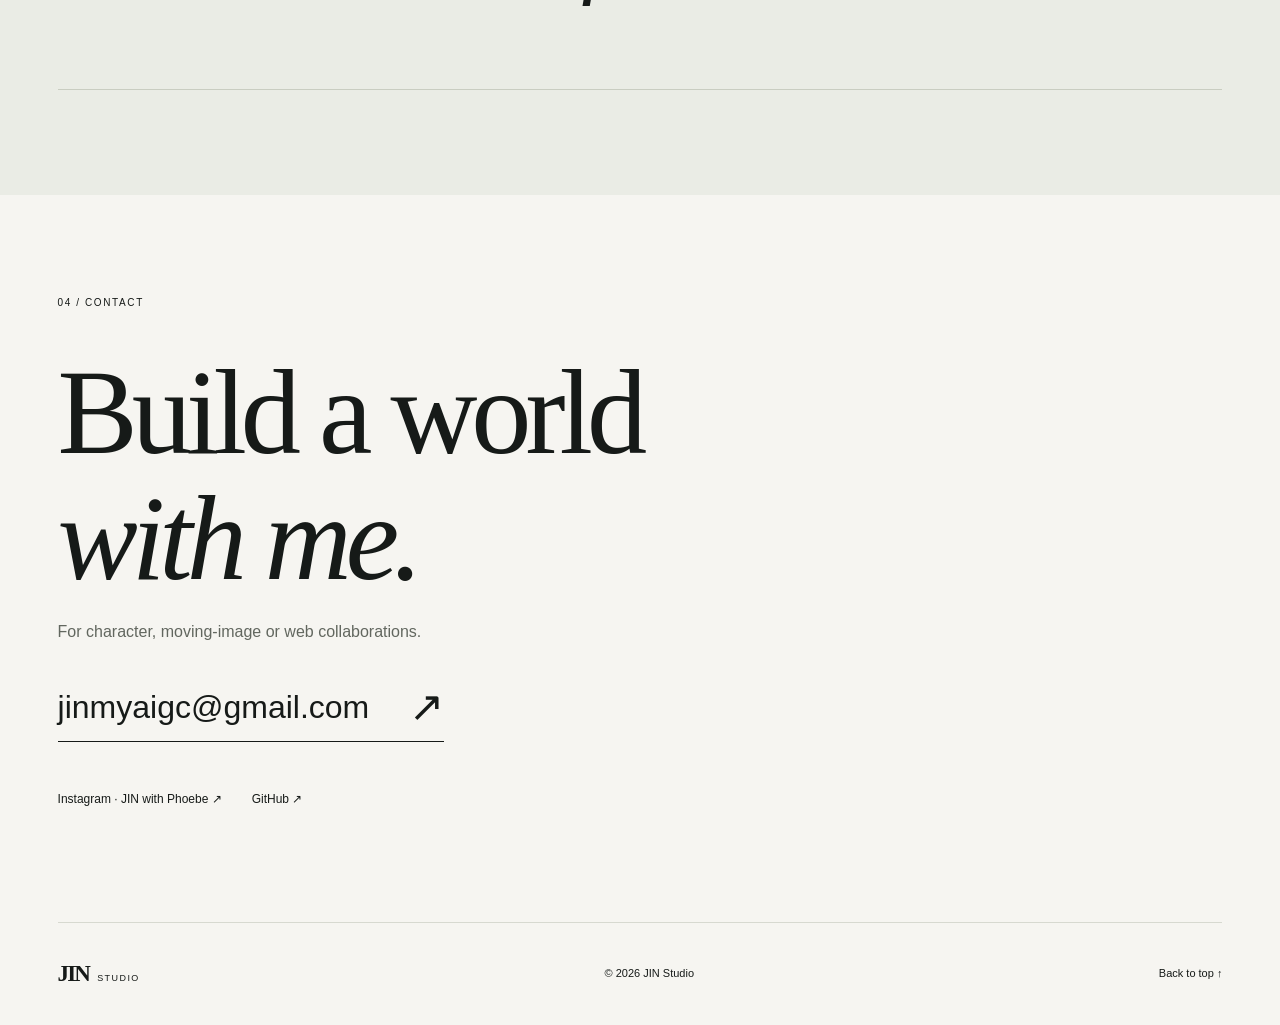
==== commit ce91623f: "Add Sera welcome film and two-world carousel concept" ====
--- a/index.html
+++ b/index.html
@@ -1,74 +1,74 @@
-<!DOCTYPE html>
-<html lang="en">
-<head>
-  <meta charset="UTF-8">
-  <meta name="viewport" content="width=device-width, initial-scale=1">
-  <meta name="theme-color" content="#f6f5f1">
+<!DOCTYPE html>
+<html lang="en">
+<head>
+  <meta charset="UTF-8">
+  <meta name="viewport" content="width=device-width, initial-scale=1">
+  <meta name="theme-color" content="#f6f5f1">
   <title>JIN Studio — Character worlds, moving image and web portfolio</title>
   <meta name="description" content="The portfolio of JIN Studio: original character worlds, AI moving image and web experiences.">
   <meta property="og:title" content="JIN Studio — Portfolio">
   <meta property="og:description" content="Original character worlds, AI moving image and web experiences by JIN Studio.">
-  <meta property="og:type" content="website">
-  <meta property="og:image" content="https://weoiquan-art.github.io/assets/raven-perched.png">
-  <link rel="icon" type="image/svg+xml" href="assets/jin-raven-mark.svg">
+  <meta property="og:type" content="website">
+  <meta property="og:image" content="https://weoiquan-art.github.io/assets/raven-perched.png">
+  <link rel="icon" type="image/svg+xml" href="assets/jin-raven-mark.svg">
   <link rel="preload" href="assets/raven-perched.png" as="image">
   <link rel="preload" href="assets/sera-homeworld-hero.webp" as="image" type="image/webp">
   <link rel="preload" href="assets/sera-chibi-hero.webp" as="image" type="image/webp">
-  <link rel="preload" href="assets/vendor/bodoni-moda-regular.ttf" as="font" type="font/ttf" crossorigin>
-  <link rel="stylesheet" href="styles.css">
-  <link rel="stylesheet" href="raven.css">
-  <script>
-    // Content stays available if any later script or image fails.
-    if (!matchMedia('(prefers-reduced-motion: reduce)').matches && !location.hash) {
-      document.documentElement.classList.add('intro-pending');
-      window.introSafety = setTimeout(function () {
-        document.documentElement.classList.remove('intro-pending', 'intro-running');
-        document.documentElement.classList.add('intro-expired');
-      }, 4500);
-    }
-  </script>
-</head>
-<body>
-  <a class="skip-link" href="#main">Skip to content</a>
-  <div class="intro" id="intro" aria-hidden="true">
-    <div class="intro-bird">
-      <img id="night-raven" src="assets/raven-night.png" alt="" width="1024" height="1536" decoding="async">
-      <svg class="ink" viewBox="0 0 1024 1340" fill="none">
-        <defs>
-          <filter id="dry-edge" x="-8%" y="-4%" width="116%" height="108%">
-            <feTurbulence type="fractalNoise" baseFrequency=".09 .2" numOctaves="2" seed="7" result="grain"/>
-            <feDisplacementMap in="SourceGraphic" in2="grain" scale="5.5" xChannelSelector="R" yChannelSelector="G"/>
-          </filter>
-          <mask id="brush-reveal" maskUnits="userSpaceOnUse" x="0" y="0" width="1024" height="1340">
-            <path id="brush-trace" d="M469 264 C378 298 374 392 409 487 C444 582 497 676 505 771 C517 884 434 947 280 866" stroke="white" stroke-width="130" stroke-linecap="round"/>
-          </mask>
-          <mask id="brush-grain" maskUnits="userSpaceOnUse" x="0" y="0" width="1024" height="1340">
-            <rect width="1024" height="1340" fill="white"/>
-            <g stroke="black" stroke-linecap="round">
-              <path d="M396 332 Q370 407 411 510" stroke-width="2"/>
-              <path d="M428 532 Q492 676 491 753" stroke-width="3"/>
-              <path d="M480 690 Q522 834 450 884" stroke-width="2.6"/>
-              <path d="M502 760 Q517 849 470 886" stroke-width="1.5"/>
-              <path d="M442 909 Q372 939 304 883" stroke-width="3"/>
-              <path d="M404 916 Q351 916 325 897" stroke-width="1.7"/>
-            </g>
-          </mask>
-        </defs>
-        <g mask="url(#brush-reveal)">
-          <g mask="url(#brush-grain)" fill="#fffefa" filter="url(#dry-edge)">
-            <path d="M469 264 C408 278 375 317 378 377 C378 442 421 533 451 615 C484 704 492 778 477 824 C461 882 395 908 338 891 L278 865 C318 910 377 935 430 925 C507 911 547 861 541 781 C536 683 476 570 433 478 C389 383 391 300 469 264Z"/>
-            <path d="M459 272 C394 305 387 347 391 395 L387 420 C377 352 390 300 459 272Z"/>
-            <path d="M524 738 C557 855 510 902 449 923 C506 893 541 841 524 738Z"/>
-            <path d="M413 930 Q345 923 293 881 Q352 918 413 930Z"/>
-          </g>
-        </g>
-      </svg>
-    </div>
-    <div class="intro-wash"></div>
-  </div>
-  <button class="skip-intro" id="skip-intro" type="button">Skip intro ↗</button>
-  <div class="site-shell">
-    <header class="site-header">
+  <link rel="preload" href="assets/vendor/bodoni-moda-regular.ttf" as="font" type="font/ttf" crossorigin>
+  <link rel="stylesheet" href="styles.css">
+  <link rel="stylesheet" href="raven.css">
+  <script>
+    // Content stays available if any later script or image fails.
+    if (!matchMedia('(prefers-reduced-motion: reduce)').matches && !location.hash) {
+      document.documentElement.classList.add('intro-pending');
+      window.introSafety = setTimeout(function () {
+        document.documentElement.classList.remove('intro-pending', 'intro-running');
+        document.documentElement.classList.add('intro-expired');
+      }, 4500);
+    }
+  </script>
+</head>
+<body>
+  <a class="skip-link" href="#main">Skip to content</a>
+  <div class="intro" id="intro" aria-hidden="true">
+    <div class="intro-bird">
+      <img id="night-raven" src="assets/raven-night.png" alt="" width="1024" height="1536" decoding="async">
+      <svg class="ink" viewBox="0 0 1024 1340" fill="none">
+        <defs>
+          <filter id="dry-edge" x="-8%" y="-4%" width="116%" height="108%">
+            <feTurbulence type="fractalNoise" baseFrequency=".09 .2" numOctaves="2" seed="7" result="grain"/>
+            <feDisplacementMap in="SourceGraphic" in2="grain" scale="5.5" xChannelSelector="R" yChannelSelector="G"/>
+          </filter>
+          <mask id="brush-reveal" maskUnits="userSpaceOnUse" x="0" y="0" width="1024" height="1340">
+            <path id="brush-trace" d="M469 264 C378 298 374 392 409 487 C444 582 497 676 505 771 C517 884 434 947 280 866" stroke="white" stroke-width="130" stroke-linecap="round"/>
+          </mask>
+          <mask id="brush-grain" maskUnits="userSpaceOnUse" x="0" y="0" width="1024" height="1340">
+            <rect width="1024" height="1340" fill="white"/>
+            <g stroke="black" stroke-linecap="round">
+              <path d="M396 332 Q370 407 411 510" stroke-width="2"/>
+              <path d="M428 532 Q492 676 491 753" stroke-width="3"/>
+              <path d="M480 690 Q522 834 450 884" stroke-width="2.6"/>
+              <path d="M502 760 Q517 849 470 886" stroke-width="1.5"/>
+              <path d="M442 909 Q372 939 304 883" stroke-width="3"/>
+              <path d="M404 916 Q351 916 325 897" stroke-width="1.7"/>
+            </g>
+          </mask>
+        </defs>
+        <g mask="url(#brush-reveal)">
+          <g mask="url(#brush-grain)" fill="#fffefa" filter="url(#dry-edge)">
+            <path d="M469 264 C408 278 375 317 378 377 C378 442 421 533 451 615 C484 704 492 778 477 824 C461 882 395 908 338 891 L278 865 C318 910 377 935 430 925 C507 911 547 861 541 781 C536 683 476 570 433 478 C389 383 391 300 469 264Z"/>
+            <path d="M459 272 C394 305 387 347 391 395 L387 420 C377 352 390 300 459 272Z"/>
+            <path d="M524 738 C557 855 510 902 449 923 C506 893 541 841 524 738Z"/>
+            <path d="M413 930 Q345 923 293 881 Q352 918 413 930Z"/>
+          </g>
+        </g>
+      </svg>
+    </div>
+    <div class="intro-wash"></div>
+  </div>
+  <button class="skip-intro" id="skip-intro" type="button">Skip intro ↗</button>
+  <div class="site-shell">
+    <header class="site-header">
       <a class="brand" href="#top" aria-label="JIN Studio home">JIN<span>STUDIO</span></a>
       <nav aria-label="Main navigation">
         <a href="#portfolio">Portfolio</a><a class="nav-secondary" href="#worlds">Worlds</a><a class="nav-secondary" href="#credential">Credential</a>
@@ -86,30 +86,30 @@
             <img class="hero-sera hero-sera-chibi" src="assets/sera-chibi-hero.webp" width="1000" height="1150" alt="" fetchpriority="high">
           </div>
           <div class="wordmark-type">I<span>N</span></div>
-          <div class="raven-crop raven-perched">
-            <img id="hero-raven" class="raven-body" src="assets/raven-perched.png" width="1024" height="1536" alt="" fetchpriority="high">
-            <div class="raven-head">
-              <img src="assets/raven-perched.png" width="1024" height="1536" alt="" class="raven-head-image">
-              <svg class="raven-eye" viewBox="0 0 1024 1536" fill="none">
-                <defs><clipPath id="eye-socket"><ellipse cx="471" cy="154" rx="11" ry="12"/></clipPath></defs>
-                <g clip-path="url(#eye-socket)">
-                  <ellipse cx="471" cy="154" rx="11" ry="12" fill="#111517"/>
-                  <g class="raven-pupil"><ellipse cx="472" cy="155" rx="9.5" ry="10.5" fill="#020405"/><ellipse cx="468" cy="148.5" rx="2.5" ry="1.8" fill="#d6dedb" opacity=".8"/></g>
-                  <ellipse class="raven-eyelid" cx="471" cy="154" rx="14" ry="15" fill="#111719"/>
-                </g>
-              </svg>
-            </div>
-          </div>
-          <div class="studio-type">STUDIO</div>
+          <div class="raven-crop raven-perched">
+            <img id="hero-raven" class="raven-body" src="assets/raven-perched.png" width="1024" height="1536" alt="" fetchpriority="high">
+            <div class="raven-head">
+              <img src="assets/raven-perched.png" width="1024" height="1536" alt="" class="raven-head-image">
+              <svg class="raven-eye" viewBox="0 0 1024 1536" fill="none">
+                <defs><clipPath id="eye-socket"><ellipse cx="471" cy="154" rx="11" ry="12"/></clipPath></defs>
+                <g clip-path="url(#eye-socket)">
+                  <ellipse cx="471" cy="154" rx="11" ry="12" fill="#111517"/>
+                  <g class="raven-pupil"><ellipse cx="472" cy="155" rx="9.5" ry="10.5" fill="#020405"/><ellipse cx="468" cy="148.5" rx="2.5" ry="1.8" fill="#d6dedb" opacity=".8"/></g>
+                  <ellipse class="raven-eyelid" cx="471" cy="154" rx="14" ry="15" fill="#111719"/>
+                </g>
+              </svg>
+            </div>
+          </div>
+          <div class="studio-type">STUDIO</div>
         </div>
         <div class="hero-bottom">
           <p>I create original character worlds and bring them to life through<br><em>visual design, AI moving image and web experiences.</em></p>
           <a class="text-link" href="#worlds">Enter the worlds <span aria-hidden="true">↓</span></a>
         </div>
-        <div class="motion-controls" hidden>
-          <button id="replay-intro" type="button">↻ Replay ink</button><span aria-hidden="true">/</span>
-          <button id="replay-flock" type="button">↗ Release the ravens</button>
-        </div>
+        <div class="motion-controls" hidden>
+          <button id="replay-intro" type="button">↻ Replay ink</button><span aria-hidden="true">/</span>
+          <button id="replay-flock" type="button">↗ Release the ravens</button>
+        </div>
       </section>
       <div id="worlds">
         <section class="world-feature world-feature-chibi" aria-labelledby="chibi-title">
@@ -125,16 +125,23 @@
             <p class="media-status micro">Greeting film coming soon</p>
           </div>
         </section>
-        <section class="world-feature world-feature-sera" aria-labelledby="sera-title">
+        <section class="world-feature world-feature-sera" id="sera-world" aria-labelledby="sera-title">
           <div class="world-feature-copy">
             <p class="micro">02 / Sera</p>
             <h2 id="sera-title">A quiet heroine.<br><em>A world built to move.</em></h2>
             <p>Sera is developed through character design, cinematic CG and longer-form worldbuilding. Her choices and actions lead the story.</p>
             <ul class="capability-list" aria-label="Capabilities shown"><li>Character development</li><li>Cinematic AI</li><li>Worldbuilding</li></ul>
           </div>
-          <div class="world-media world-media-sera" role="img" aria-label="Reserved film space for adult Sera greeting visitors in her world">
-            <span class="sera-mark" aria-hidden="true">SERA</span>
-            <p class="media-status micro">World film coming soon</p>
+          <div class="world-media world-media-sera" role="group" aria-label="Adult Sera greeting visitors beside a stone water channel">
+            <div class="world-film">
+              <img class="world-film-poster" src="assets/sera-world-welcome-poster.webp" width="720" height="1280" alt="" loading="lazy" decoding="async">
+              <video class="world-film-video" muted loop playsinline preload="none" controls poster="assets/sera-world-welcome-poster.webp" width="720" height="1280" aria-label="Sera turns to the camera and waves beside a water channel">
+                <source src="assets/sera-world-welcome.mp4" type="video/mp4">
+                Your browser cannot play this film; the still image remains visible.
+              </video>
+            </div>
+            <button class="world-film-toggle" type="button" hidden>Pause film</button>
+            <p class="world-film-error micro" hidden>Film unavailable · still image shown</p>
           </div>
         </section>
       </div>
@@ -152,13 +159,14 @@
         <a class="email-link" href="mailto:jinmyaigc@gmail.com">jinmyaigc@gmail.com <span aria-hidden="true">↗</span></a>
         <div class="social-links"><a href="https://www.instagram.com/jin082714/" target="_blank" rel="noopener">Instagram · JIN with Phoebe ↗</a><a href="https://github.com/weoiquan-art" target="_blank" rel="noopener">GitHub ↗</a></div>
       </section>
-    </main>
-    <footer class="site-footer"><a class="brand" href="#top">JIN<span>STUDIO</span></a><p>© <span id="year">2026</span> JIN Studio</p><a href="#top">Back to top ↑</a></footer>
-  </div>
-  <canvas id="crow-canvas" aria-hidden="true" hidden></canvas>
-  <script src="assets/vendor/gsap-3.15.0.min.js" defer></script>
-  <script src="flock.js" defer></script>
-  <script src="main.js" defer></script>
-  <script src="raven.js" defer></script>
-</body>
-</html>
+    </main>
+    <footer class="site-footer"><a class="brand" href="#top">JIN<span>STUDIO</span></a><p>© <span id="year">2026</span> JIN Studio</p><a href="#top">Back to top ↑</a></footer>
+  </div>
+  <canvas id="crow-canvas" aria-hidden="true" hidden></canvas>
+  <script src="assets/vendor/gsap-3.15.0.min.js" defer></script>
+  <script src="flock.js" defer></script>
+  <script src="main.js" defer></script>
+  <script src="raven.js" defer></script>
+  <script src="media.js" defer></script>
+</body>
+</html>
--- a/styles.css
+++ b/styles.css
@@ -1,13 +1,13 @@
-/* JIN Studio — warm paper, black feathers, one deliberate entrance. */
-@font-face{font-family:'Bodoni Moda';font-style:normal;font-weight:400;font-display:swap;src:url('assets/vendor/bodoni-moda-regular.ttf') format('truetype')}
-:root{--paper:#f6f5f1;--ink:#161a18;--muted:#62675f;--line:#d7d9d0;--accent:#4b5945;--gutter:clamp(22px,4.5vw,76px);color-scheme:light}
+/* JIN Studio — warm paper, black feathers, one deliberate entrance. */
+@font-face{font-family:'Bodoni Moda';font-style:normal;font-weight:400;font-display:swap;src:url('assets/vendor/bodoni-moda-regular.ttf') format('truetype')}
+:root{--paper:#f6f5f1;--ink:#161a18;--muted:#62675f;--line:#d7d9d0;--accent:#4b5945;--gutter:clamp(22px,4.5vw,76px);color-scheme:light}
 *{box-sizing:border-box}html{scroll-behavior:smooth;scroll-padding-top:28px}body{margin:0;background:var(--paper);color:var(--ink);font-family:Arial,Helvetica,sans-serif;font-size:16px;line-height:1.6}a{color:inherit;text-decoration:none}button{font:inherit;color:inherit;cursor:pointer}a,button,summary{-webkit-tap-highlight-color:transparent;touch-action:manipulation}a:focus-visible,button:focus-visible,summary:focus-visible{outline:2px solid var(--accent);outline-offset:6px}a:hover{color:var(--accent)}button:disabled{cursor:default}::selection{background:#dae1d3}h1,h2,h3,p{margin:0}h1,h2,h3{text-wrap:balance}h2,h3{font-weight:400}h2{font:400 clamp(38px,5.1vw,78px)/1.05 Georgia,'Times New Roman',serif;letter-spacing:-.05em}em{font-family:Georgia,'Times New Roman',serif;font-weight:400}.micro{font:10px/1.5 Arial,Helvetica,sans-serif;letter-spacing:.16em;text-transform:uppercase}.sr-only{position:absolute;width:1px;height:1px;padding:0;margin:-1px;overflow:hidden;clip:rect(0,0,0,0);white-space:nowrap;border:0}[hidden]{display:none!important}.skip-link{position:fixed;top:8px;left:8px;padding:10px 20px;background:var(--paper);z-index:100;transform:translateY(-160%)}.skip-link:focus{transform:none}
-.site-shell{max-width:1800px;margin:auto}.site-header{margin:0 var(--gutter);height:104px;display:flex;align-items:center;justify-content:space-between;border-bottom:1px solid var(--line)}.brand{display:inline-flex;align-items:baseline;gap:8px;font:700 23px Georgia,serif;letter-spacing:-.08em}.brand span{font:9px Arial,sans-serif;letter-spacing:.16em}.site-header nav{display:flex;gap:clamp(24px,3.4vw,52px);align-items:center;font-size:12px}.site-header nav a{display:flex;align-items:center;gap:18px;min-height:44px}.contact-nav{border-bottom:1px solid var(--ink)}
+.site-shell{max-width:1800px;margin:auto}.site-header{margin:0 var(--gutter);height:104px;display:flex;align-items:center;justify-content:space-between;border-bottom:1px solid var(--line)}.brand{display:inline-flex;align-items:baseline;gap:8px;font:700 23px Georgia,serif;letter-spacing:-.08em}.brand span{font:9px Arial,sans-serif;letter-spacing:.16em}.site-header nav{display:flex;gap:clamp(24px,3.4vw,52px);align-items:center;font-size:12px}.site-header nav a{display:flex;align-items:center;gap:18px;min-height:44px}.contact-nav{border-bottom:1px solid var(--ink)}
 .hero{position:relative;padding:24px var(--gutter) 20px;overflow:hidden}.hero-topline{display:flex;align-items:baseline;justify-content:space-between;gap:28px;color:var(--muted)}.portfolio-word{font:400 clamp(28px,3.2vw,48px)/1 Georgia,'Times New Roman',serif;letter-spacing:-.04em;color:var(--ink)}.wordmark{position:relative;container-type:inline-size;width:min(100%,1060px);aspect-ratio:1.66;margin:-16px auto -4px}.wordmark-type{position:absolute;left:42%;top:4%;font-family:Georgia,'Times New Roman',serif;font-size:55cqw;line-height:1;letter-spacing:-.085em;font-weight:400;transform:scaleX(.96);transform-origin:left center}.wordmark-type span{display:inline-block}.raven-crop{position:absolute;left:2%;top:0;width:48%;height:100%;overflow:hidden;mix-blend-mode:multiply;pointer-events:none}.raven-crop img{display:block;width:100%;height:auto}.studio-type{position:absolute;top:85%;left:55%;font-size:1.6cqw;letter-spacing:.68em;line-height:1}.hero-bottom{display:flex;align-items:flex-end;justify-content:space-between;gap:36px;padding:8px 0 22px;border-bottom:1px solid var(--line)}.hero-bottom p{max-width:700px;font-size:15px;line-height:1.5}.hero-bottom em{font-size:18px}.text-link{display:inline-flex;align-items:center;justify-content:space-between;gap:32px;min-height:44px;font-size:12px;border-bottom:1px solid currentColor}.text-link span{font-size:19px;transition:transform .18s}.text-link:hover span{transform:translate(2px,-2px)}.motion-controls{display:flex;align-items:center;justify-content:flex-end;gap:14px;padding-top:9px;color:var(--muted);font-size:10px}.motion-controls button{background:none;border:0;padding:7px 0;min-height:36px;font-size:10px}.motion-controls button:hover{color:var(--ink)}
-.section{padding:105px var(--gutter)}.contact{padding-top:100px;padding-bottom:100px}.contact h2{font-size:clamp(64px,9.4vw,140px);margin:40px 0}.email-link{display:inline-flex;align-items:center;gap:40px;font-size:clamp(17px,2.6vw,32px);min-height:52px;border-bottom:1px solid var(--ink)}.email-link span{font-size:1.3em}.social-links{display:flex;gap:30px;margin-top:36px;font-size:12px}.social-links a{display:flex;align-items:center;min-height:44px}.site-footer{display:flex;justify-content:space-between;align-items:center;margin:0 var(--gutter);padding:32px 0;border-top:1px solid var(--line);font-size:11px}.site-footer>a:last-child{padding:10px 0}.intro{display:none;position:fixed;inset:0;z-index:50;background:#080b0c;overflow:hidden;pointer-events:none}.intro-bird{position:absolute;left:50%;top:50%;height:min(82svh,760px);aspect-ratio:1024/1340;transform:translate(-50%,-50%);overflow:hidden;opacity:0}.intro-bird img{display:block;width:100%;height:auto;mix-blend-mode:lighten}.ink{position:absolute;inset:0;width:100%;height:100%}.intro-wash{position:absolute;left:46%;top:60%;width:200vmax;height:200vmax;border-radius:50%;background:var(--paper);transform:translate(-50%,-50%) scale(0)}.skip-intro{display:none;position:fixed;right:var(--gutter);bottom:24px;z-index:60;background:none;color:#e9ece6;border:0;border-bottom:1px solid #657064;font-size:11px;min-height:44px;padding:8px 2px}.intro-pending .intro,.intro-running .intro{display:block}.intro-pending .site-shell,.intro-running .site-shell{visibility:hidden}.intro-running .skip-intro{display:block}.intro-running.page-entering .site-shell{visibility:visible}.intro-expired .intro,.intro-expired .skip-intro{display:none!important}.intro-expired .site-shell{visibility:visible!important;opacity:1!important;transform:none!important}.intro-expired .wordmark-type,.intro-expired .studio-type,.intro-expired .site-header,.intro-expired .hero-topline,.intro-expired .hero-bottom{opacity:1!important;transform:none!important}#crow-canvas{position:fixed;inset:0;width:100%;height:100%;z-index:40;pointer-events:none}
-.wordmark-type{font-family:'Bodoni Moda',Georgia,serif;left:30%;top:-2%;font-size:59cqw;letter-spacing:-.055em;white-space:nowrap}
-.raven-crop{left:6%;width:45%;top:1%;height:auto;aspect-ratio:1024/1325}
-.raven-crop img{filter:brightness(1.045)}
+.section{padding:105px var(--gutter)}.contact{padding-top:100px;padding-bottom:100px}.contact h2{font-size:clamp(64px,9.4vw,140px);margin:40px 0}.email-link{display:inline-flex;align-items:center;gap:40px;font-size:clamp(17px,2.6vw,32px);min-height:52px;border-bottom:1px solid var(--ink)}.email-link span{font-size:1.3em}.social-links{display:flex;gap:30px;margin-top:36px;font-size:12px}.social-links a{display:flex;align-items:center;min-height:44px}.site-footer{display:flex;justify-content:space-between;align-items:center;margin:0 var(--gutter);padding:32px 0;border-top:1px solid var(--line);font-size:11px}.site-footer>a:last-child{padding:10px 0}.intro{display:none;position:fixed;inset:0;z-index:50;background:#080b0c;overflow:hidden;pointer-events:none}.intro-bird{position:absolute;left:50%;top:50%;height:min(82svh,760px);aspect-ratio:1024/1340;transform:translate(-50%,-50%);overflow:hidden;opacity:0}.intro-bird img{display:block;width:100%;height:auto;mix-blend-mode:lighten}.ink{position:absolute;inset:0;width:100%;height:100%}.intro-wash{position:absolute;left:46%;top:60%;width:200vmax;height:200vmax;border-radius:50%;background:var(--paper);transform:translate(-50%,-50%) scale(0)}.skip-intro{display:none;position:fixed;right:var(--gutter);bottom:24px;z-index:60;background:none;color:#e9ece6;border:0;border-bottom:1px solid #657064;font-size:11px;min-height:44px;padding:8px 2px}.intro-pending .intro,.intro-running .intro{display:block}.intro-pending .site-shell,.intro-running .site-shell{visibility:hidden}.intro-running .skip-intro{display:block}.intro-running.page-entering .site-shell{visibility:visible}.intro-expired .intro,.intro-expired .skip-intro{display:none!important}.intro-expired .site-shell{visibility:visible!important;opacity:1!important;transform:none!important}.intro-expired .wordmark-type,.intro-expired .studio-type,.intro-expired .site-header,.intro-expired .hero-topline,.intro-expired .hero-bottom{opacity:1!important;transform:none!important}#crow-canvas{position:fixed;inset:0;width:100%;height:100%;z-index:40;pointer-events:none}
+.wordmark-type{font-family:'Bodoni Moda',Georgia,serif;left:30%;top:-2%;font-size:59cqw;letter-spacing:-.055em;white-space:nowrap}
+.raven-crop{left:6%;width:45%;top:1%;height:auto;aspect-ratio:1024/1325}
+.raven-crop img{filter:brightness(1.045)}
 .studio-type{left:54%;top:85%}
 .hero-sera-pair{position:absolute;inset:0;z-index:0;pointer-events:none}
 .hero-sera{position:absolute;display:block;height:auto}
@@ -17,8 +17,8 @@
 .raven-crop{z-index:3}
 .studio-type{z-index:4}
 .intro-bird{mix-blend-mode:lighten}
-@media(min-width:1500px){.wordmark{width:1160px;max-width:100%}}
-@media(max-width:767px){.site-header{height:78px}.site-header nav{gap:22px;font-size:11px}.site-header nav a:first-child{display:flex}.site-header nav a.nav-secondary{display:none}.brand{font-size:21px}.brand span{font-size:8px}.hero{padding-top:22px}.hero-topline{font-size:8px;letter-spacing:.11em}.wordmark{width:calc(100% + 20px);max-width:none;aspect-ratio:1.05;margin:20px -10px 0}.raven-crop{left:-9%;top:0;width:67%;height:100%}.wordmark-type{left:40%;top:19%;font-size:58cqw}.studio-type{left:55%;top:76%;font-size:2.2cqw;letter-spacing:.4em}.hero-bottom{padding:12px 0 22px;gap:24px}.hero-bottom p{font-size:12px}.hero-bottom em{font-size:15px}.hero-bottom .text-link{font-size:10px;gap:13px;max-width:150px}.motion-controls{justify-content:space-between;padding-top:6px}.motion-controls button{min-height:44px}.section{padding-top:68px;padding-bottom:68px}.contact h2{margin:30px 0;font-size:66px}.email-link{gap:20px;font-size:18px;overflow-wrap:anywhere}.site-footer{flex-wrap:wrap;gap:16px 20px;padding:26px 0}.site-footer .brand{width:100%}.intro-bird{width:94vw;height:auto;aspect-ratio:1024/1340;max-height:82svh}.skip-intro{bottom:16px}}@media(max-width:767px){.raven-crop{height:auto;aspect-ratio:1024/1325}.wordmark-type{left:31%;top:18%;font-size:58cqw}.studio-type{left:56%;top:71%}}
+@media(min-width:1500px){.wordmark{width:1160px;max-width:100%}}
+@media(max-width:767px){.site-header{height:78px}.site-header nav{gap:22px;font-size:11px}.site-header nav a:first-child{display:flex}.site-header nav a.nav-secondary{display:none}.brand{font-size:21px}.brand span{font-size:8px}.hero{padding-top:22px}.hero-topline{font-size:8px;letter-spacing:.11em}.wordmark{width:calc(100% + 20px);max-width:none;aspect-ratio:1.05;margin:20px -10px 0}.raven-crop{left:-9%;top:0;width:67%;height:100%}.wordmark-type{left:40%;top:19%;font-size:58cqw}.studio-type{left:55%;top:76%;font-size:2.2cqw;letter-spacing:.4em}.hero-bottom{padding:12px 0 22px;gap:24px}.hero-bottom p{font-size:12px}.hero-bottom em{font-size:15px}.hero-bottom .text-link{font-size:10px;gap:13px;max-width:150px}.motion-controls{justify-content:space-between;padding-top:6px}.motion-controls button{min-height:44px}.section{padding-top:68px;padding-bottom:68px}.contact h2{margin:30px 0;font-size:66px}.email-link{gap:20px;font-size:18px;overflow-wrap:anywhere}.site-footer{flex-wrap:wrap;gap:16px 20px;padding:26px 0}.site-footer .brand{width:100%}.intro-bird{width:94vw;height:auto;aspect-ratio:1024/1340;max-height:82svh}.skip-intro{bottom:16px}}@media(max-width:767px){.raven-crop{height:auto;aspect-ratio:1024/1325}.wordmark-type{left:31%;top:18%;font-size:58cqw}.studio-type{left:56%;top:71%}}
 @media(prefers-reduced-motion:reduce){html{scroll-behavior:auto}*,*::before,*::after{animation:none!important;transition:none!important}.intro,.skip-intro,#crow-canvas{display:none!important}.site-shell{visibility:visible!important;opacity:1!important;transform:none!important}.motion-controls{display:none!important}}
 
 /* Portfolio worlds: each section is a distinct piece of work with its own atmosphere. */
@@ -42,10 +42,14 @@
 .world-feature-sera .capability-list li{border-color:#68736c}
 .world-feature-sera .text-link:hover{color:#c9d5c5}
 .world-media-sera{border-color:#526058;background:radial-gradient(circle at 52% 40%,#405247 0%,#23342c 35%,#0d1411 76%)}
-.world-media-sera::before,.world-media-sera::after{content:'';position:absolute;border:1px solid rgba(230,237,229,.18);border-radius:50%;aspect-ratio:1}
-.world-media-sera::before{width:70%}
-.world-media-sera::after{width:42%}
-.sera-mark{position:relative;z-index:1;font:400 clamp(68px,9vw,150px)/1 'Bodoni Moda',Georgia,serif;letter-spacing:.08em;color:#dbe2d8}
+.world-media-sera::before{content:'';position:absolute;inset:-38px;background:url('assets/sera-world-welcome-poster.webp') center/cover no-repeat;filter:blur(28px) brightness(.52);transform:scale(1.04)}
+.world-film{position:absolute;inset:0;display:grid;place-items:center}
+.world-film-poster,.world-film-video{position:absolute;inset:0;width:100%;height:100%;object-fit:contain}
+.world-film-video{z-index:1}
+.world-film-toggle{position:absolute;z-index:2;bottom:18px;left:18px;min-height:44px;padding:9px 15px;border:1px solid rgba(255,255,255,.7);background:rgba(13,20,17,.82);color:#eff0ea;font-size:11px;letter-spacing:.07em}
+.world-film-toggle:hover{background:#eff0ea;color:#17201c}
+.world-film-error{position:absolute;z-index:2;bottom:18px;left:18px;padding:10px 13px;background:rgba(13,20,17,.85);color:#eff0ea}
+@media(prefers-reduced-motion:reduce){.world-film-video{display:none}}
 .credential{background:#eaece5}
 .credential>.micro{margin-bottom:34px}
 .credential-card{display:grid;grid-template-columns:1fr 2fr auto;gap:30px;align-items:center;min-height:360px;padding:54px 0;border-top:1px solid #c9cdc1;border-bottom:1px solid #c9cdc1}
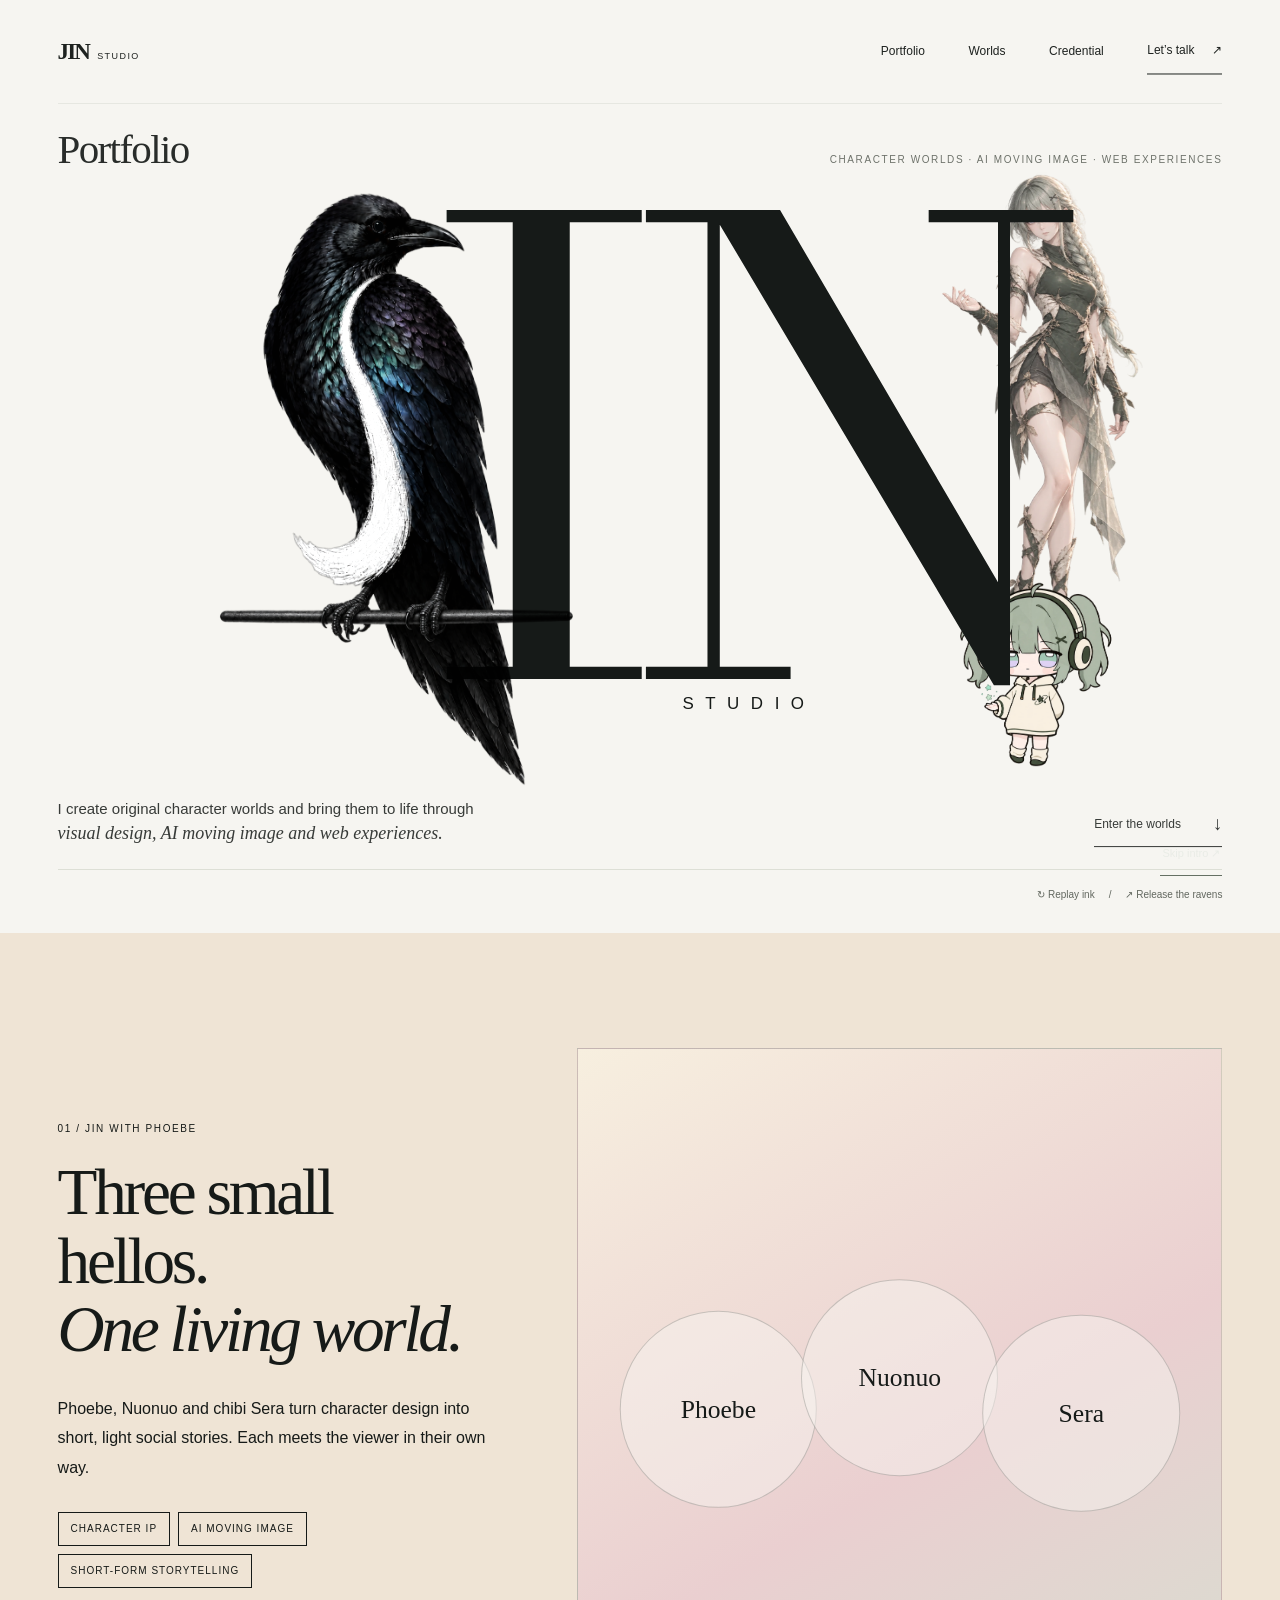
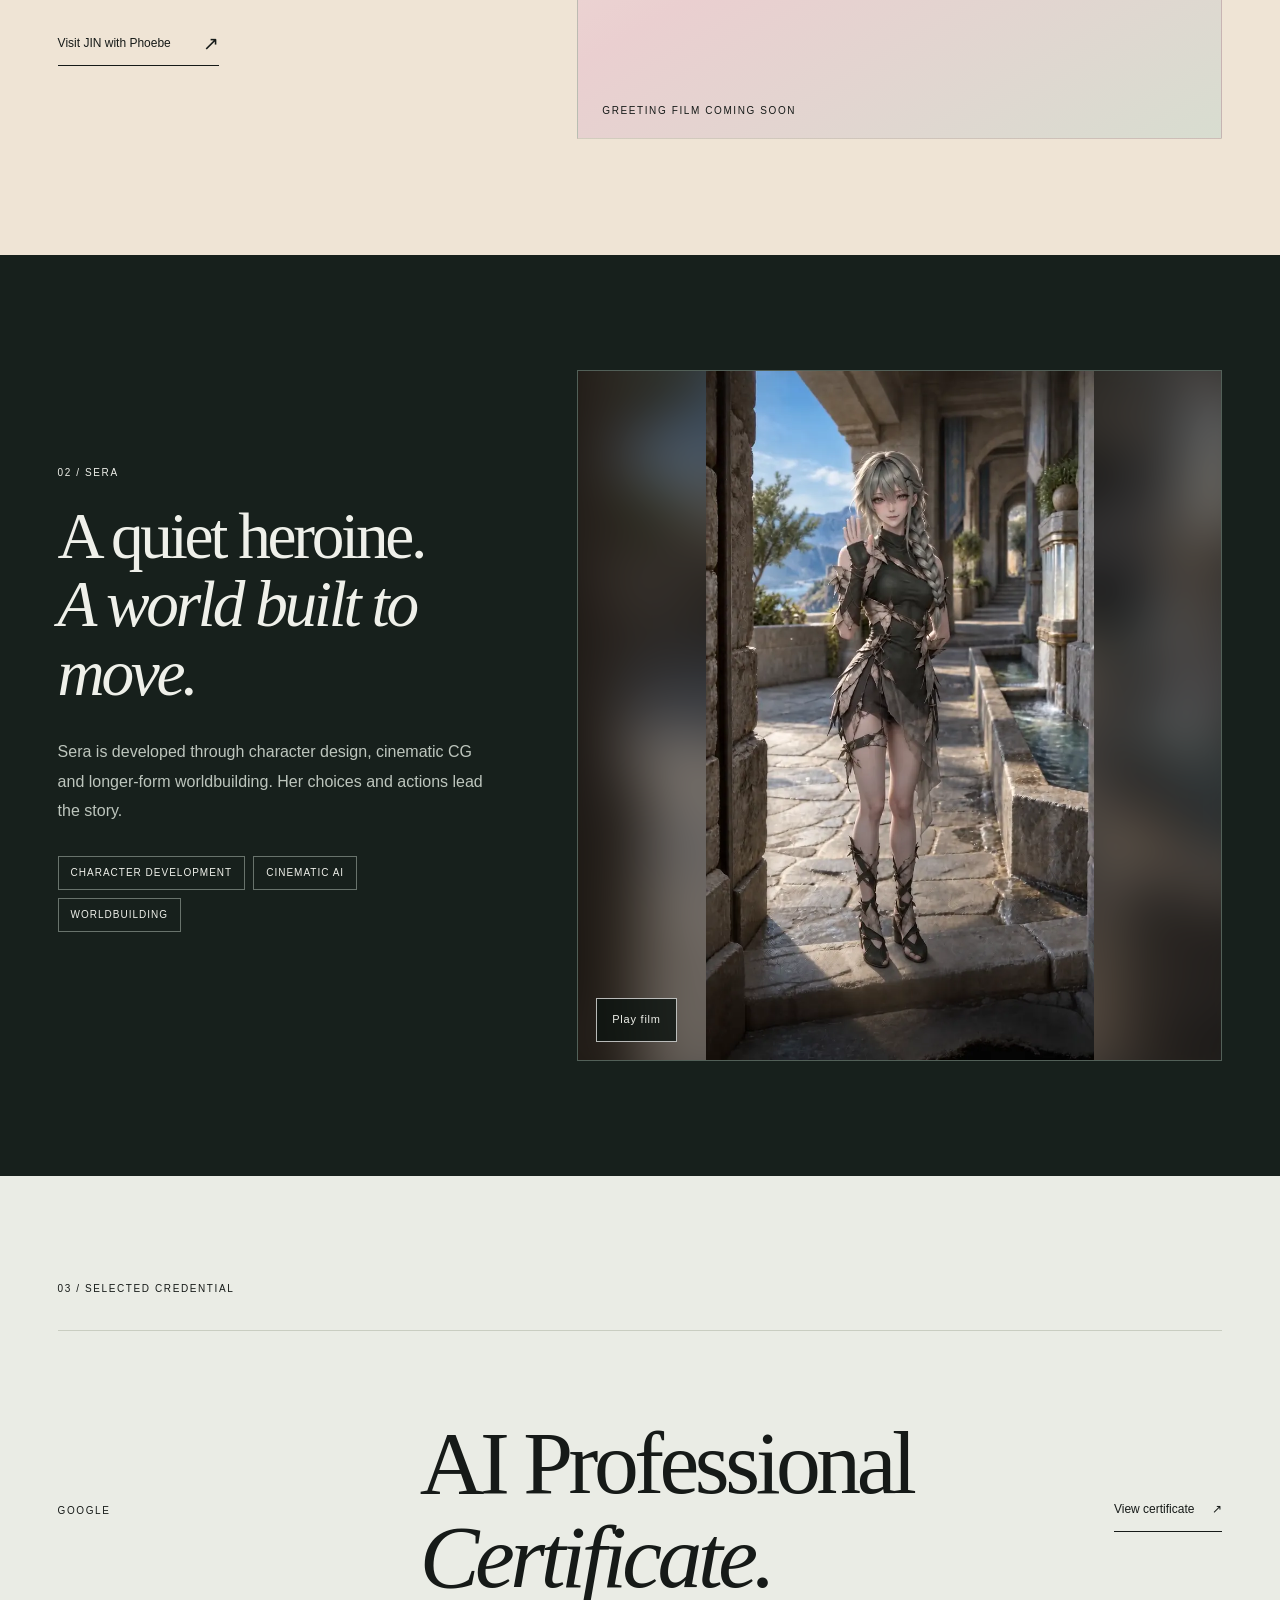
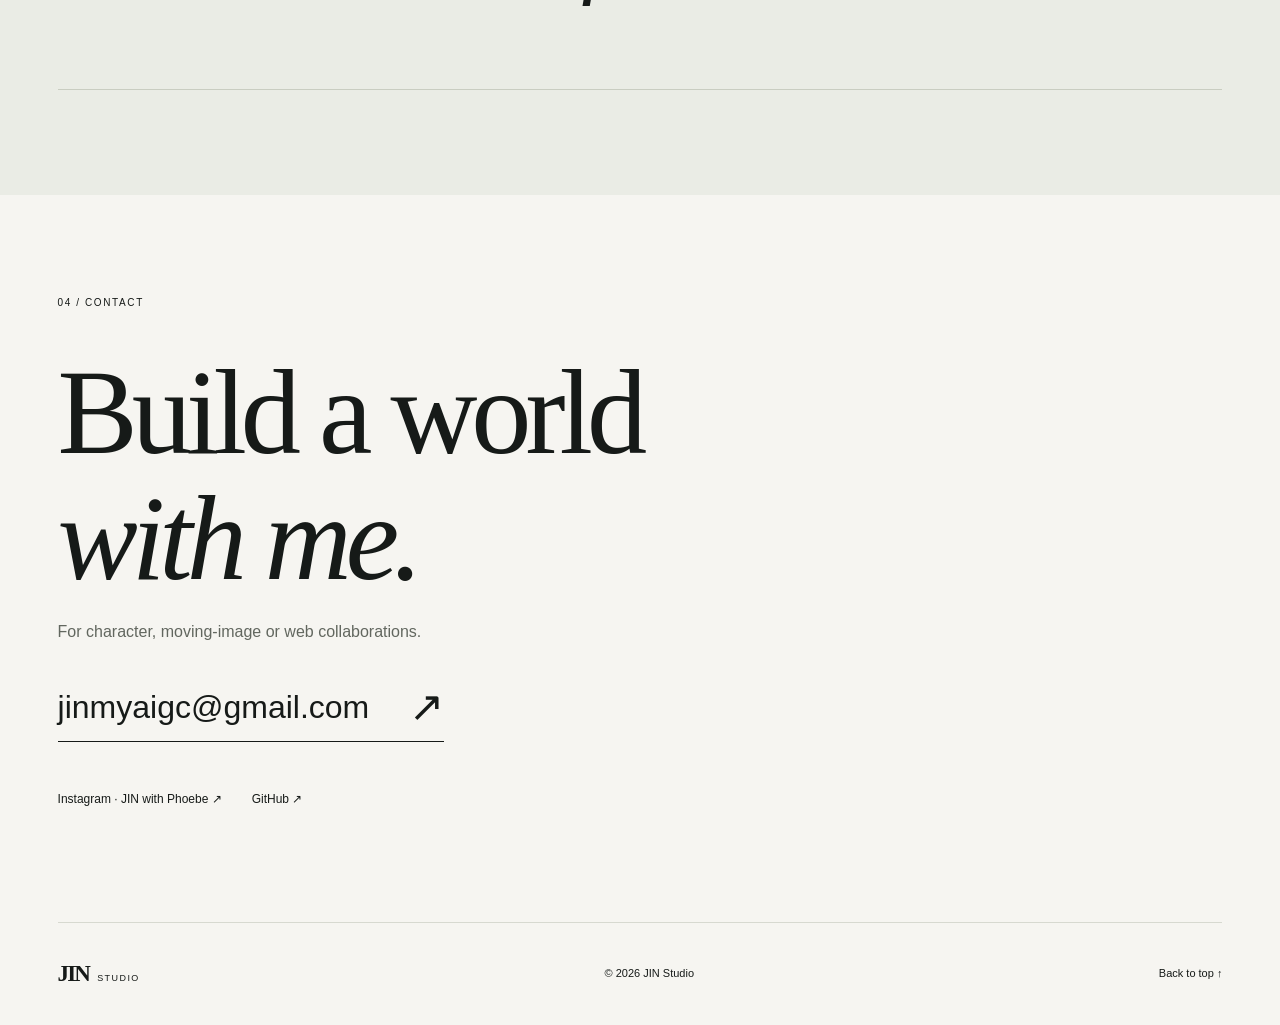
==== commit 344f1be4: "Preserve original line endings in portfolio files" ====
--- a/index.html
+++ b/index.html
@@ -1,74 +1,74 @@
-<!DOCTYPE html>
-<html lang="en">
-<head>
-  <meta charset="UTF-8">
-  <meta name="viewport" content="width=device-width, initial-scale=1">
-  <meta name="theme-color" content="#f6f5f1">
+<!DOCTYPE html>
+<html lang="en">
+<head>
+  <meta charset="UTF-8">
+  <meta name="viewport" content="width=device-width, initial-scale=1">
+  <meta name="theme-color" content="#f6f5f1">
   <title>JIN Studio — Character worlds, moving image and web portfolio</title>
   <meta name="description" content="The portfolio of JIN Studio: original character worlds, AI moving image and web experiences.">
   <meta property="og:title" content="JIN Studio — Portfolio">
   <meta property="og:description" content="Original character worlds, AI moving image and web experiences by JIN Studio.">
-  <meta property="og:type" content="website">
-  <meta property="og:image" content="https://weoiquan-art.github.io/assets/raven-perched.png">
-  <link rel="icon" type="image/svg+xml" href="assets/jin-raven-mark.svg">
+  <meta property="og:type" content="website">
+  <meta property="og:image" content="https://weoiquan-art.github.io/assets/raven-perched.png">
+  <link rel="icon" type="image/svg+xml" href="assets/jin-raven-mark.svg">
   <link rel="preload" href="assets/raven-perched.png" as="image">
   <link rel="preload" href="assets/sera-homeworld-hero.webp" as="image" type="image/webp">
   <link rel="preload" href="assets/sera-chibi-hero.webp" as="image" type="image/webp">
-  <link rel="preload" href="assets/vendor/bodoni-moda-regular.ttf" as="font" type="font/ttf" crossorigin>
-  <link rel="stylesheet" href="styles.css">
-  <link rel="stylesheet" href="raven.css">
-  <script>
-    // Content stays available if any later script or image fails.
-    if (!matchMedia('(prefers-reduced-motion: reduce)').matches && !location.hash) {
-      document.documentElement.classList.add('intro-pending');
-      window.introSafety = setTimeout(function () {
-        document.documentElement.classList.remove('intro-pending', 'intro-running');
-        document.documentElement.classList.add('intro-expired');
-      }, 4500);
-    }
-  </script>
-</head>
-<body>
-  <a class="skip-link" href="#main">Skip to content</a>
-  <div class="intro" id="intro" aria-hidden="true">
-    <div class="intro-bird">
-      <img id="night-raven" src="assets/raven-night.png" alt="" width="1024" height="1536" decoding="async">
-      <svg class="ink" viewBox="0 0 1024 1340" fill="none">
-        <defs>
-          <filter id="dry-edge" x="-8%" y="-4%" width="116%" height="108%">
-            <feTurbulence type="fractalNoise" baseFrequency=".09 .2" numOctaves="2" seed="7" result="grain"/>
-            <feDisplacementMap in="SourceGraphic" in2="grain" scale="5.5" xChannelSelector="R" yChannelSelector="G"/>
-          </filter>
-          <mask id="brush-reveal" maskUnits="userSpaceOnUse" x="0" y="0" width="1024" height="1340">
-            <path id="brush-trace" d="M469 264 C378 298 374 392 409 487 C444 582 497 676 505 771 C517 884 434 947 280 866" stroke="white" stroke-width="130" stroke-linecap="round"/>
-          </mask>
-          <mask id="brush-grain" maskUnits="userSpaceOnUse" x="0" y="0" width="1024" height="1340">
-            <rect width="1024" height="1340" fill="white"/>
-            <g stroke="black" stroke-linecap="round">
-              <path d="M396 332 Q370 407 411 510" stroke-width="2"/>
-              <path d="M428 532 Q492 676 491 753" stroke-width="3"/>
-              <path d="M480 690 Q522 834 450 884" stroke-width="2.6"/>
-              <path d="M502 760 Q517 849 470 886" stroke-width="1.5"/>
-              <path d="M442 909 Q372 939 304 883" stroke-width="3"/>
-              <path d="M404 916 Q351 916 325 897" stroke-width="1.7"/>
-            </g>
-          </mask>
-        </defs>
-        <g mask="url(#brush-reveal)">
-          <g mask="url(#brush-grain)" fill="#fffefa" filter="url(#dry-edge)">
-            <path d="M469 264 C408 278 375 317 378 377 C378 442 421 533 451 615 C484 704 492 778 477 824 C461 882 395 908 338 891 L278 865 C318 910 377 935 430 925 C507 911 547 861 541 781 C536 683 476 570 433 478 C389 383 391 300 469 264Z"/>
-            <path d="M459 272 C394 305 387 347 391 395 L387 420 C377 352 390 300 459 272Z"/>
-            <path d="M524 738 C557 855 510 902 449 923 C506 893 541 841 524 738Z"/>
-            <path d="M413 930 Q345 923 293 881 Q352 918 413 930Z"/>
-          </g>
-        </g>
-      </svg>
-    </div>
-    <div class="intro-wash"></div>
-  </div>
-  <button class="skip-intro" id="skip-intro" type="button">Skip intro ↗</button>
-  <div class="site-shell">
-    <header class="site-header">
+  <link rel="preload" href="assets/vendor/bodoni-moda-regular.ttf" as="font" type="font/ttf" crossorigin>
+  <link rel="stylesheet" href="styles.css">
+  <link rel="stylesheet" href="raven.css">
+  <script>
+    // Content stays available if any later script or image fails.
+    if (!matchMedia('(prefers-reduced-motion: reduce)').matches && !location.hash) {
+      document.documentElement.classList.add('intro-pending');
+      window.introSafety = setTimeout(function () {
+        document.documentElement.classList.remove('intro-pending', 'intro-running');
+        document.documentElement.classList.add('intro-expired');
+      }, 4500);
+    }
+  </script>
+</head>
+<body>
+  <a class="skip-link" href="#main">Skip to content</a>
+  <div class="intro" id="intro" aria-hidden="true">
+    <div class="intro-bird">
+      <img id="night-raven" src="assets/raven-night.png" alt="" width="1024" height="1536" decoding="async">
+      <svg class="ink" viewBox="0 0 1024 1340" fill="none">
+        <defs>
+          <filter id="dry-edge" x="-8%" y="-4%" width="116%" height="108%">
+            <feTurbulence type="fractalNoise" baseFrequency=".09 .2" numOctaves="2" seed="7" result="grain"/>
+            <feDisplacementMap in="SourceGraphic" in2="grain" scale="5.5" xChannelSelector="R" yChannelSelector="G"/>
+          </filter>
+          <mask id="brush-reveal" maskUnits="userSpaceOnUse" x="0" y="0" width="1024" height="1340">
+            <path id="brush-trace" d="M469 264 C378 298 374 392 409 487 C444 582 497 676 505 771 C517 884 434 947 280 866" stroke="white" stroke-width="130" stroke-linecap="round"/>
+          </mask>
+          <mask id="brush-grain" maskUnits="userSpaceOnUse" x="0" y="0" width="1024" height="1340">
+            <rect width="1024" height="1340" fill="white"/>
+            <g stroke="black" stroke-linecap="round">
+              <path d="M396 332 Q370 407 411 510" stroke-width="2"/>
+              <path d="M428 532 Q492 676 491 753" stroke-width="3"/>
+              <path d="M480 690 Q522 834 450 884" stroke-width="2.6"/>
+              <path d="M502 760 Q517 849 470 886" stroke-width="1.5"/>
+              <path d="M442 909 Q372 939 304 883" stroke-width="3"/>
+              <path d="M404 916 Q351 916 325 897" stroke-width="1.7"/>
+            </g>
+          </mask>
+        </defs>
+        <g mask="url(#brush-reveal)">
+          <g mask="url(#brush-grain)" fill="#fffefa" filter="url(#dry-edge)">
+            <path d="M469 264 C408 278 375 317 378 377 C378 442 421 533 451 615 C484 704 492 778 477 824 C461 882 395 908 338 891 L278 865 C318 910 377 935 430 925 C507 911 547 861 541 781 C536 683 476 570 433 478 C389 383 391 300 469 264Z"/>
+            <path d="M459 272 C394 305 387 347 391 395 L387 420 C377 352 390 300 459 272Z"/>
+            <path d="M524 738 C557 855 510 902 449 923 C506 893 541 841 524 738Z"/>
+            <path d="M413 930 Q345 923 293 881 Q352 918 413 930Z"/>
+          </g>
+        </g>
+      </svg>
+    </div>
+    <div class="intro-wash"></div>
+  </div>
+  <button class="skip-intro" id="skip-intro" type="button">Skip intro ↗</button>
+  <div class="site-shell">
+    <header class="site-header">
       <a class="brand" href="#top" aria-label="JIN Studio home">JIN<span>STUDIO</span></a>
       <nav aria-label="Main navigation">
         <a href="#portfolio">Portfolio</a><a class="nav-secondary" href="#worlds">Worlds</a><a class="nav-secondary" href="#credential">Credential</a>
@@ -86,30 +86,30 @@
             <img class="hero-sera hero-sera-chibi" src="assets/sera-chibi-hero.webp" width="1000" height="1150" alt="" fetchpriority="high">
           </div>
           <div class="wordmark-type">I<span>N</span></div>
-          <div class="raven-crop raven-perched">
-            <img id="hero-raven" class="raven-body" src="assets/raven-perched.png" width="1024" height="1536" alt="" fetchpriority="high">
-            <div class="raven-head">
-              <img src="assets/raven-perched.png" width="1024" height="1536" alt="" class="raven-head-image">
-              <svg class="raven-eye" viewBox="0 0 1024 1536" fill="none">
-                <defs><clipPath id="eye-socket"><ellipse cx="471" cy="154" rx="11" ry="12"/></clipPath></defs>
-                <g clip-path="url(#eye-socket)">
-                  <ellipse cx="471" cy="154" rx="11" ry="12" fill="#111517"/>
-                  <g class="raven-pupil"><ellipse cx="472" cy="155" rx="9.5" ry="10.5" fill="#020405"/><ellipse cx="468" cy="148.5" rx="2.5" ry="1.8" fill="#d6dedb" opacity=".8"/></g>
-                  <ellipse class="raven-eyelid" cx="471" cy="154" rx="14" ry="15" fill="#111719"/>
-                </g>
-              </svg>
-            </div>
-          </div>
-          <div class="studio-type">STUDIO</div>
+          <div class="raven-crop raven-perched">
+            <img id="hero-raven" class="raven-body" src="assets/raven-perched.png" width="1024" height="1536" alt="" fetchpriority="high">
+            <div class="raven-head">
+              <img src="assets/raven-perched.png" width="1024" height="1536" alt="" class="raven-head-image">
+              <svg class="raven-eye" viewBox="0 0 1024 1536" fill="none">
+                <defs><clipPath id="eye-socket"><ellipse cx="471" cy="154" rx="11" ry="12"/></clipPath></defs>
+                <g clip-path="url(#eye-socket)">
+                  <ellipse cx="471" cy="154" rx="11" ry="12" fill="#111517"/>
+                  <g class="raven-pupil"><ellipse cx="472" cy="155" rx="9.5" ry="10.5" fill="#020405"/><ellipse cx="468" cy="148.5" rx="2.5" ry="1.8" fill="#d6dedb" opacity=".8"/></g>
+                  <ellipse class="raven-eyelid" cx="471" cy="154" rx="14" ry="15" fill="#111719"/>
+                </g>
+              </svg>
+            </div>
+          </div>
+          <div class="studio-type">STUDIO</div>
         </div>
         <div class="hero-bottom">
           <p>I create original character worlds and bring them to life through<br><em>visual design, AI moving image and web experiences.</em></p>
           <a class="text-link" href="#worlds">Enter the worlds <span aria-hidden="true">↓</span></a>
         </div>
-        <div class="motion-controls" hidden>
-          <button id="replay-intro" type="button">↻ Replay ink</button><span aria-hidden="true">/</span>
-          <button id="replay-flock" type="button">↗ Release the ravens</button>
-        </div>
+        <div class="motion-controls" hidden>
+          <button id="replay-intro" type="button">↻ Replay ink</button><span aria-hidden="true">/</span>
+          <button id="replay-flock" type="button">↗ Release the ravens</button>
+        </div>
       </section>
       <div id="worlds">
         <section class="world-feature world-feature-chibi" aria-labelledby="chibi-title">
@@ -159,14 +159,14 @@
         <a class="email-link" href="mailto:jinmyaigc@gmail.com">jinmyaigc@gmail.com <span aria-hidden="true">↗</span></a>
         <div class="social-links"><a href="https://www.instagram.com/jin082714/" target="_blank" rel="noopener">Instagram · JIN with Phoebe ↗</a><a href="https://github.com/weoiquan-art" target="_blank" rel="noopener">GitHub ↗</a></div>
       </section>
-    </main>
-    <footer class="site-footer"><a class="brand" href="#top">JIN<span>STUDIO</span></a><p>© <span id="year">2026</span> JIN Studio</p><a href="#top">Back to top ↑</a></footer>
-  </div>
-  <canvas id="crow-canvas" aria-hidden="true" hidden></canvas>
-  <script src="assets/vendor/gsap-3.15.0.min.js" defer></script>
-  <script src="flock.js" defer></script>
-  <script src="main.js" defer></script>
-  <script src="raven.js" defer></script>
+    </main>
+    <footer class="site-footer"><a class="brand" href="#top">JIN<span>STUDIO</span></a><p>© <span id="year">2026</span> JIN Studio</p><a href="#top">Back to top ↑</a></footer>
+  </div>
+  <canvas id="crow-canvas" aria-hidden="true" hidden></canvas>
+  <script src="assets/vendor/gsap-3.15.0.min.js" defer></script>
+  <script src="flock.js" defer></script>
+  <script src="main.js" defer></script>
+  <script src="raven.js" defer></script>
   <script src="media.js" defer></script>
-</body>
-</html>
+</body>
+</html>
--- a/styles.css
+++ b/styles.css
@@ -1,13 +1,13 @@
-/* JIN Studio — warm paper, black feathers, one deliberate entrance. */
-@font-face{font-family:'Bodoni Moda';font-style:normal;font-weight:400;font-display:swap;src:url('assets/vendor/bodoni-moda-regular.ttf') format('truetype')}
-:root{--paper:#f6f5f1;--ink:#161a18;--muted:#62675f;--line:#d7d9d0;--accent:#4b5945;--gutter:clamp(22px,4.5vw,76px);color-scheme:light}
+/* JIN Studio — warm paper, black feathers, one deliberate entrance. */
+@font-face{font-family:'Bodoni Moda';font-style:normal;font-weight:400;font-display:swap;src:url('assets/vendor/bodoni-moda-regular.ttf') format('truetype')}
+:root{--paper:#f6f5f1;--ink:#161a18;--muted:#62675f;--line:#d7d9d0;--accent:#4b5945;--gutter:clamp(22px,4.5vw,76px);color-scheme:light}
 *{box-sizing:border-box}html{scroll-behavior:smooth;scroll-padding-top:28px}body{margin:0;background:var(--paper);color:var(--ink);font-family:Arial,Helvetica,sans-serif;font-size:16px;line-height:1.6}a{color:inherit;text-decoration:none}button{font:inherit;color:inherit;cursor:pointer}a,button,summary{-webkit-tap-highlight-color:transparent;touch-action:manipulation}a:focus-visible,button:focus-visible,summary:focus-visible{outline:2px solid var(--accent);outline-offset:6px}a:hover{color:var(--accent)}button:disabled{cursor:default}::selection{background:#dae1d3}h1,h2,h3,p{margin:0}h1,h2,h3{text-wrap:balance}h2,h3{font-weight:400}h2{font:400 clamp(38px,5.1vw,78px)/1.05 Georgia,'Times New Roman',serif;letter-spacing:-.05em}em{font-family:Georgia,'Times New Roman',serif;font-weight:400}.micro{font:10px/1.5 Arial,Helvetica,sans-serif;letter-spacing:.16em;text-transform:uppercase}.sr-only{position:absolute;width:1px;height:1px;padding:0;margin:-1px;overflow:hidden;clip:rect(0,0,0,0);white-space:nowrap;border:0}[hidden]{display:none!important}.skip-link{position:fixed;top:8px;left:8px;padding:10px 20px;background:var(--paper);z-index:100;transform:translateY(-160%)}.skip-link:focus{transform:none}
-.site-shell{max-width:1800px;margin:auto}.site-header{margin:0 var(--gutter);height:104px;display:flex;align-items:center;justify-content:space-between;border-bottom:1px solid var(--line)}.brand{display:inline-flex;align-items:baseline;gap:8px;font:700 23px Georgia,serif;letter-spacing:-.08em}.brand span{font:9px Arial,sans-serif;letter-spacing:.16em}.site-header nav{display:flex;gap:clamp(24px,3.4vw,52px);align-items:center;font-size:12px}.site-header nav a{display:flex;align-items:center;gap:18px;min-height:44px}.contact-nav{border-bottom:1px solid var(--ink)}
+.site-shell{max-width:1800px;margin:auto}.site-header{margin:0 var(--gutter);height:104px;display:flex;align-items:center;justify-content:space-between;border-bottom:1px solid var(--line)}.brand{display:inline-flex;align-items:baseline;gap:8px;font:700 23px Georgia,serif;letter-spacing:-.08em}.brand span{font:9px Arial,sans-serif;letter-spacing:.16em}.site-header nav{display:flex;gap:clamp(24px,3.4vw,52px);align-items:center;font-size:12px}.site-header nav a{display:flex;align-items:center;gap:18px;min-height:44px}.contact-nav{border-bottom:1px solid var(--ink)}
 .hero{position:relative;padding:24px var(--gutter) 20px;overflow:hidden}.hero-topline{display:flex;align-items:baseline;justify-content:space-between;gap:28px;color:var(--muted)}.portfolio-word{font:400 clamp(28px,3.2vw,48px)/1 Georgia,'Times New Roman',serif;letter-spacing:-.04em;color:var(--ink)}.wordmark{position:relative;container-type:inline-size;width:min(100%,1060px);aspect-ratio:1.66;margin:-16px auto -4px}.wordmark-type{position:absolute;left:42%;top:4%;font-family:Georgia,'Times New Roman',serif;font-size:55cqw;line-height:1;letter-spacing:-.085em;font-weight:400;transform:scaleX(.96);transform-origin:left center}.wordmark-type span{display:inline-block}.raven-crop{position:absolute;left:2%;top:0;width:48%;height:100%;overflow:hidden;mix-blend-mode:multiply;pointer-events:none}.raven-crop img{display:block;width:100%;height:auto}.studio-type{position:absolute;top:85%;left:55%;font-size:1.6cqw;letter-spacing:.68em;line-height:1}.hero-bottom{display:flex;align-items:flex-end;justify-content:space-between;gap:36px;padding:8px 0 22px;border-bottom:1px solid var(--line)}.hero-bottom p{max-width:700px;font-size:15px;line-height:1.5}.hero-bottom em{font-size:18px}.text-link{display:inline-flex;align-items:center;justify-content:space-between;gap:32px;min-height:44px;font-size:12px;border-bottom:1px solid currentColor}.text-link span{font-size:19px;transition:transform .18s}.text-link:hover span{transform:translate(2px,-2px)}.motion-controls{display:flex;align-items:center;justify-content:flex-end;gap:14px;padding-top:9px;color:var(--muted);font-size:10px}.motion-controls button{background:none;border:0;padding:7px 0;min-height:36px;font-size:10px}.motion-controls button:hover{color:var(--ink)}
-.section{padding:105px var(--gutter)}.contact{padding-top:100px;padding-bottom:100px}.contact h2{font-size:clamp(64px,9.4vw,140px);margin:40px 0}.email-link{display:inline-flex;align-items:center;gap:40px;font-size:clamp(17px,2.6vw,32px);min-height:52px;border-bottom:1px solid var(--ink)}.email-link span{font-size:1.3em}.social-links{display:flex;gap:30px;margin-top:36px;font-size:12px}.social-links a{display:flex;align-items:center;min-height:44px}.site-footer{display:flex;justify-content:space-between;align-items:center;margin:0 var(--gutter);padding:32px 0;border-top:1px solid var(--line);font-size:11px}.site-footer>a:last-child{padding:10px 0}.intro{display:none;position:fixed;inset:0;z-index:50;background:#080b0c;overflow:hidden;pointer-events:none}.intro-bird{position:absolute;left:50%;top:50%;height:min(82svh,760px);aspect-ratio:1024/1340;transform:translate(-50%,-50%);overflow:hidden;opacity:0}.intro-bird img{display:block;width:100%;height:auto;mix-blend-mode:lighten}.ink{position:absolute;inset:0;width:100%;height:100%}.intro-wash{position:absolute;left:46%;top:60%;width:200vmax;height:200vmax;border-radius:50%;background:var(--paper);transform:translate(-50%,-50%) scale(0)}.skip-intro{display:none;position:fixed;right:var(--gutter);bottom:24px;z-index:60;background:none;color:#e9ece6;border:0;border-bottom:1px solid #657064;font-size:11px;min-height:44px;padding:8px 2px}.intro-pending .intro,.intro-running .intro{display:block}.intro-pending .site-shell,.intro-running .site-shell{visibility:hidden}.intro-running .skip-intro{display:block}.intro-running.page-entering .site-shell{visibility:visible}.intro-expired .intro,.intro-expired .skip-intro{display:none!important}.intro-expired .site-shell{visibility:visible!important;opacity:1!important;transform:none!important}.intro-expired .wordmark-type,.intro-expired .studio-type,.intro-expired .site-header,.intro-expired .hero-topline,.intro-expired .hero-bottom{opacity:1!important;transform:none!important}#crow-canvas{position:fixed;inset:0;width:100%;height:100%;z-index:40;pointer-events:none}
-.wordmark-type{font-family:'Bodoni Moda',Georgia,serif;left:30%;top:-2%;font-size:59cqw;letter-spacing:-.055em;white-space:nowrap}
-.raven-crop{left:6%;width:45%;top:1%;height:auto;aspect-ratio:1024/1325}
-.raven-crop img{filter:brightness(1.045)}
+.section{padding:105px var(--gutter)}.contact{padding-top:100px;padding-bottom:100px}.contact h2{font-size:clamp(64px,9.4vw,140px);margin:40px 0}.email-link{display:inline-flex;align-items:center;gap:40px;font-size:clamp(17px,2.6vw,32px);min-height:52px;border-bottom:1px solid var(--ink)}.email-link span{font-size:1.3em}.social-links{display:flex;gap:30px;margin-top:36px;font-size:12px}.social-links a{display:flex;align-items:center;min-height:44px}.site-footer{display:flex;justify-content:space-between;align-items:center;margin:0 var(--gutter);padding:32px 0;border-top:1px solid var(--line);font-size:11px}.site-footer>a:last-child{padding:10px 0}.intro{display:none;position:fixed;inset:0;z-index:50;background:#080b0c;overflow:hidden;pointer-events:none}.intro-bird{position:absolute;left:50%;top:50%;height:min(82svh,760px);aspect-ratio:1024/1340;transform:translate(-50%,-50%);overflow:hidden;opacity:0}.intro-bird img{display:block;width:100%;height:auto;mix-blend-mode:lighten}.ink{position:absolute;inset:0;width:100%;height:100%}.intro-wash{position:absolute;left:46%;top:60%;width:200vmax;height:200vmax;border-radius:50%;background:var(--paper);transform:translate(-50%,-50%) scale(0)}.skip-intro{display:none;position:fixed;right:var(--gutter);bottom:24px;z-index:60;background:none;color:#e9ece6;border:0;border-bottom:1px solid #657064;font-size:11px;min-height:44px;padding:8px 2px}.intro-pending .intro,.intro-running .intro{display:block}.intro-pending .site-shell,.intro-running .site-shell{visibility:hidden}.intro-running .skip-intro{display:block}.intro-running.page-entering .site-shell{visibility:visible}.intro-expired .intro,.intro-expired .skip-intro{display:none!important}.intro-expired .site-shell{visibility:visible!important;opacity:1!important;transform:none!important}.intro-expired .wordmark-type,.intro-expired .studio-type,.intro-expired .site-header,.intro-expired .hero-topline,.intro-expired .hero-bottom{opacity:1!important;transform:none!important}#crow-canvas{position:fixed;inset:0;width:100%;height:100%;z-index:40;pointer-events:none}
+.wordmark-type{font-family:'Bodoni Moda',Georgia,serif;left:30%;top:-2%;font-size:59cqw;letter-spacing:-.055em;white-space:nowrap}
+.raven-crop{left:6%;width:45%;top:1%;height:auto;aspect-ratio:1024/1325}
+.raven-crop img{filter:brightness(1.045)}
 .studio-type{left:54%;top:85%}
 .hero-sera-pair{position:absolute;inset:0;z-index:0;pointer-events:none}
 .hero-sera{position:absolute;display:block;height:auto}
@@ -17,8 +17,8 @@
 .raven-crop{z-index:3}
 .studio-type{z-index:4}
 .intro-bird{mix-blend-mode:lighten}
-@media(min-width:1500px){.wordmark{width:1160px;max-width:100%}}
-@media(max-width:767px){.site-header{height:78px}.site-header nav{gap:22px;font-size:11px}.site-header nav a:first-child{display:flex}.site-header nav a.nav-secondary{display:none}.brand{font-size:21px}.brand span{font-size:8px}.hero{padding-top:22px}.hero-topline{font-size:8px;letter-spacing:.11em}.wordmark{width:calc(100% + 20px);max-width:none;aspect-ratio:1.05;margin:20px -10px 0}.raven-crop{left:-9%;top:0;width:67%;height:100%}.wordmark-type{left:40%;top:19%;font-size:58cqw}.studio-type{left:55%;top:76%;font-size:2.2cqw;letter-spacing:.4em}.hero-bottom{padding:12px 0 22px;gap:24px}.hero-bottom p{font-size:12px}.hero-bottom em{font-size:15px}.hero-bottom .text-link{font-size:10px;gap:13px;max-width:150px}.motion-controls{justify-content:space-between;padding-top:6px}.motion-controls button{min-height:44px}.section{padding-top:68px;padding-bottom:68px}.contact h2{margin:30px 0;font-size:66px}.email-link{gap:20px;font-size:18px;overflow-wrap:anywhere}.site-footer{flex-wrap:wrap;gap:16px 20px;padding:26px 0}.site-footer .brand{width:100%}.intro-bird{width:94vw;height:auto;aspect-ratio:1024/1340;max-height:82svh}.skip-intro{bottom:16px}}@media(max-width:767px){.raven-crop{height:auto;aspect-ratio:1024/1325}.wordmark-type{left:31%;top:18%;font-size:58cqw}.studio-type{left:56%;top:71%}}
+@media(min-width:1500px){.wordmark{width:1160px;max-width:100%}}
+@media(max-width:767px){.site-header{height:78px}.site-header nav{gap:22px;font-size:11px}.site-header nav a:first-child{display:flex}.site-header nav a.nav-secondary{display:none}.brand{font-size:21px}.brand span{font-size:8px}.hero{padding-top:22px}.hero-topline{font-size:8px;letter-spacing:.11em}.wordmark{width:calc(100% + 20px);max-width:none;aspect-ratio:1.05;margin:20px -10px 0}.raven-crop{left:-9%;top:0;width:67%;height:100%}.wordmark-type{left:40%;top:19%;font-size:58cqw}.studio-type{left:55%;top:76%;font-size:2.2cqw;letter-spacing:.4em}.hero-bottom{padding:12px 0 22px;gap:24px}.hero-bottom p{font-size:12px}.hero-bottom em{font-size:15px}.hero-bottom .text-link{font-size:10px;gap:13px;max-width:150px}.motion-controls{justify-content:space-between;padding-top:6px}.motion-controls button{min-height:44px}.section{padding-top:68px;padding-bottom:68px}.contact h2{margin:30px 0;font-size:66px}.email-link{gap:20px;font-size:18px;overflow-wrap:anywhere}.site-footer{flex-wrap:wrap;gap:16px 20px;padding:26px 0}.site-footer .brand{width:100%}.intro-bird{width:94vw;height:auto;aspect-ratio:1024/1340;max-height:82svh}.skip-intro{bottom:16px}}@media(max-width:767px){.raven-crop{height:auto;aspect-ratio:1024/1325}.wordmark-type{left:31%;top:18%;font-size:58cqw}.studio-type{left:56%;top:71%}}
 @media(prefers-reduced-motion:reduce){html{scroll-behavior:auto}*,*::before,*::after{animation:none!important;transition:none!important}.intro,.skip-intro,#crow-canvas{display:none!important}.site-shell{visibility:visible!important;opacity:1!important;transform:none!important}.motion-controls{display:none!important}}
 
 /* Portfolio worlds: each section is a distinct piece of work with its own atmosphere. */
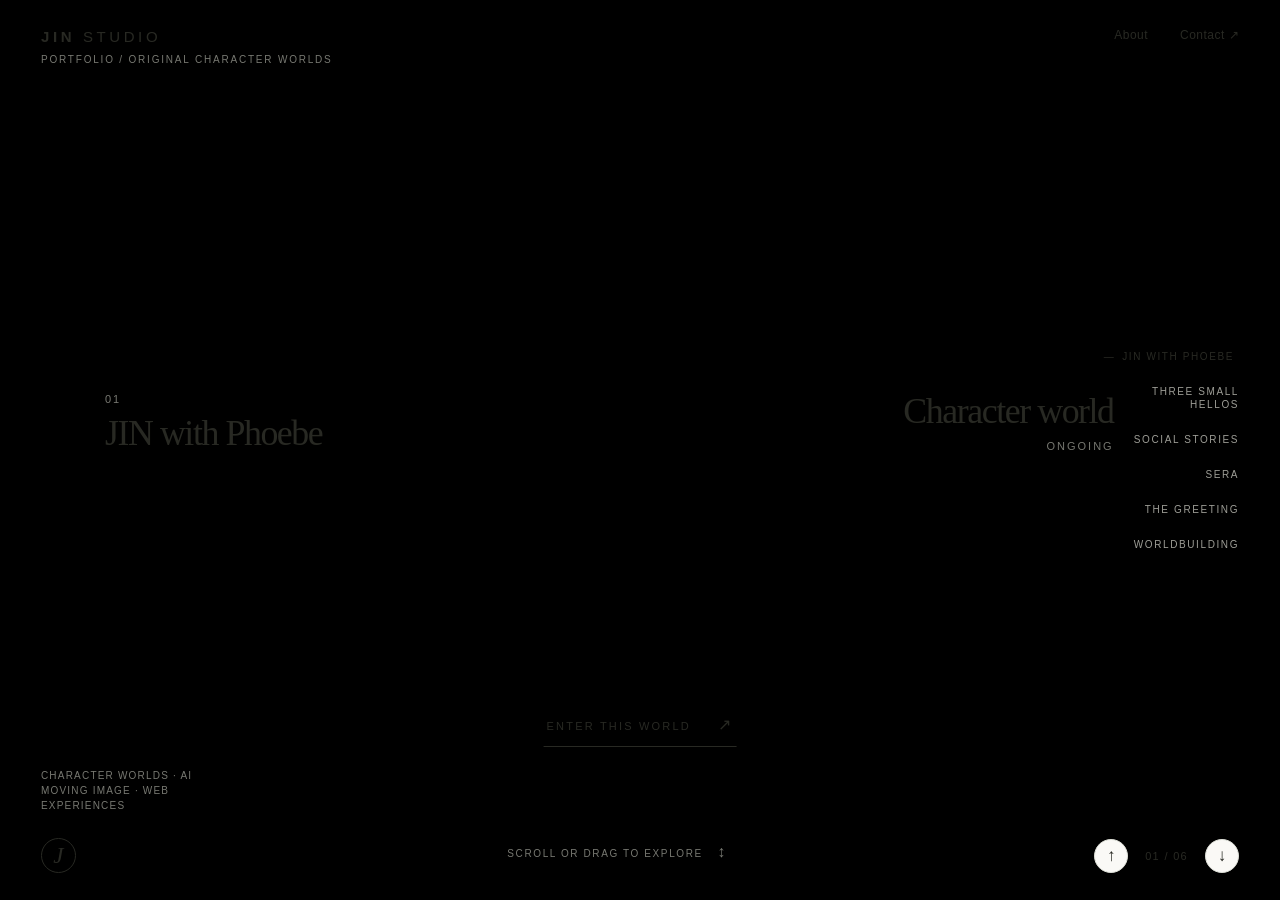
==== commit a64b4b5c: "Rebuild homepage around JIN's two worlds carousel" ====
--- a/index.html
+++ b/index.html
@@ -1,172 +1,79 @@
-<!DOCTYPE html>
-<html lang="en">
-<head>
-  <meta charset="UTF-8">
-  <meta name="viewport" content="width=device-width, initial-scale=1">
-  <meta name="theme-color" content="#f6f5f1">
-  <title>JIN Studio — Character worlds, moving image and web portfolio</title>
-  <meta name="description" content="The portfolio of JIN Studio: original character worlds, AI moving image and web experiences.">
-  <meta property="og:title" content="JIN Studio — Portfolio">
-  <meta property="og:description" content="Original character worlds, AI moving image and web experiences by JIN Studio.">
-  <meta property="og:type" content="website">
-  <meta property="og:image" content="https://weoiquan-art.github.io/assets/raven-perched.png">
-  <link rel="icon" type="image/svg+xml" href="assets/jin-raven-mark.svg">
-  <link rel="preload" href="assets/raven-perched.png" as="image">
-  <link rel="preload" href="assets/sera-homeworld-hero.webp" as="image" type="image/webp">
-  <link rel="preload" href="assets/sera-chibi-hero.webp" as="image" type="image/webp">
-  <link rel="preload" href="assets/vendor/bodoni-moda-regular.ttf" as="font" type="font/ttf" crossorigin>
-  <link rel="stylesheet" href="styles.css">
-  <link rel="stylesheet" href="raven.css">
-  <script>
-    // Content stays available if any later script or image fails.
-    if (!matchMedia('(prefers-reduced-motion: reduce)').matches && !location.hash) {
-      document.documentElement.classList.add('intro-pending');
-      window.introSafety = setTimeout(function () {
-        document.documentElement.classList.remove('intro-pending', 'intro-running');
-        document.documentElement.classList.add('intro-expired');
-      }, 4500);
-    }
-  </script>
-</head>
-<body>
-  <a class="skip-link" href="#main">Skip to content</a>
-  <div class="intro" id="intro" aria-hidden="true">
-    <div class="intro-bird">
-      <img id="night-raven" src="assets/raven-night.png" alt="" width="1024" height="1536" decoding="async">
-      <svg class="ink" viewBox="0 0 1024 1340" fill="none">
-        <defs>
-          <filter id="dry-edge" x="-8%" y="-4%" width="116%" height="108%">
-            <feTurbulence type="fractalNoise" baseFrequency=".09 .2" numOctaves="2" seed="7" result="grain"/>
-            <feDisplacementMap in="SourceGraphic" in2="grain" scale="5.5" xChannelSelector="R" yChannelSelector="G"/>
-          </filter>
-          <mask id="brush-reveal" maskUnits="userSpaceOnUse" x="0" y="0" width="1024" height="1340">
-            <path id="brush-trace" d="M469 264 C378 298 374 392 409 487 C444 582 497 676 505 771 C517 884 434 947 280 866" stroke="white" stroke-width="130" stroke-linecap="round"/>
-          </mask>
-          <mask id="brush-grain" maskUnits="userSpaceOnUse" x="0" y="0" width="1024" height="1340">
-            <rect width="1024" height="1340" fill="white"/>
-            <g stroke="black" stroke-linecap="round">
-              <path d="M396 332 Q370 407 411 510" stroke-width="2"/>
-              <path d="M428 532 Q492 676 491 753" stroke-width="3"/>
-              <path d="M480 690 Q522 834 450 884" stroke-width="2.6"/>
-              <path d="M502 760 Q517 849 470 886" stroke-width="1.5"/>
-              <path d="M442 909 Q372 939 304 883" stroke-width="3"/>
-              <path d="M404 916 Q351 916 325 897" stroke-width="1.7"/>
-            </g>
-          </mask>
-        </defs>
-        <g mask="url(#brush-reveal)">
-          <g mask="url(#brush-grain)" fill="#fffefa" filter="url(#dry-edge)">
-            <path d="M469 264 C408 278 375 317 378 377 C378 442 421 533 451 615 C484 704 492 778 477 824 C461 882 395 908 338 891 L278 865 C318 910 377 935 430 925 C507 911 547 861 541 781 C536 683 476 570 433 478 C389 383 391 300 469 264Z"/>
-            <path d="M459 272 C394 305 387 347 391 395 L387 420 C377 352 390 300 459 272Z"/>
-            <path d="M524 738 C557 855 510 902 449 923 C506 893 541 841 524 738Z"/>
-            <path d="M413 930 Q345 923 293 881 Q352 918 413 930Z"/>
-          </g>
-        </g>
-      </svg>
-    </div>
-    <div class="intro-wash"></div>
-  </div>
-  <button class="skip-intro" id="skip-intro" type="button">Skip intro ↗</button>
-  <div class="site-shell">
-    <header class="site-header">
-      <a class="brand" href="#top" aria-label="JIN Studio home">JIN<span>STUDIO</span></a>
-      <nav aria-label="Main navigation">
-        <a href="#portfolio">Portfolio</a><a class="nav-secondary" href="#worlds">Worlds</a><a class="nav-secondary" href="#credential">Credential</a>
-        <a class="contact-nav" href="#contact">Let’s talk <span aria-hidden="true">↗</span></a>
-      </nav>
+<!doctype html>
+<html lang="en">
+<head>
+  <meta charset="utf-8">
+  <meta name="viewport" content="width=device-width, initial-scale=1">
+  <meta name="theme-color" content="#faf9f6">
+  <title>JIN Studio — Two worlds, one invitation</title>
+  <meta name="description" content="JIN Studio makes original character worlds, AI moving image and web experiences. Enter JIN with Phoebe and Sera's world.">
+  <link rel="icon" type="image/svg+xml" href="assets/jin-raven-mark.svg">
+  <link rel="preload" href="assets/sera-world-welcome-poster.webp" as="image">
+  <link rel="stylesheet" href="styles.css">
+</head>
+<body>
+  <a class="skip-link" href="#main">Skip to the worlds</a>
+
+  <div class="fallback-content">
+    <header class="fallback-header"><strong>JIN STUDIO</strong><span>Portfolio / Character worlds · AI moving image · Web experiences</span></header>
+    <main id="fallback-main">
+      <h1>Two worlds, one invitation.</h1>
+      <section class="fallback-world"><img src="assets/sera-chibi-hero.webp" width="1024" height="1536" alt="Chibi Sera, one character in JIN with Phoebe" loading="lazy"><div><p>01 / Character world</p><h2>JIN with Phoebe</h2><p>Phoebe, Nuonuo and chibi Sera meet visitors through light social stories. Their three-character welcome film is in progress.</p><a href="https://www.instagram.com/jin082714/" target="_blank" rel="noopener">Visit JIN with Phoebe ↗</a></div></section>
+      <section class="fallback-world"><img src="assets/sera-world-welcome-poster.webp" width="720" height="1280" alt="Adult Sera waving in a stone arcade beside a water channel" loading="lazy"><div><p>02 / Character world</p><h2>Sera</h2><p>Character development, cinematic CG and worldbuilding. Watch Sera's greeting beside the water channel.</p><a href="assets/sera-world-welcome.mp4">Watch the greeting film ↗</a></div></section>
+      <section class="fallback-end"><h2>Make a world together.</h2><a href="mailto:jinmyaigc@gmail.com">jinmyaigc@gmail.com ↗</a><a href="assets/certificates/google-ai-professional-certificate.pdf">Google AI Professional Certificate ↗</a></section>
+    </main>
+  </div>
+
+  <div class="experience" id="app">
+    <header class="masthead">
+      <div class="identity"><strong>JIN <span>STUDIO</span></strong><p>Portfolio / Original character worlds</p></div>
+      <nav aria-label="Studio navigation"><button type="button" data-info="about">About</button><button type="button" data-info="contact">Contact ↗</button></nav>
     </header>
     <main id="main">
-      <section class="hero" id="portfolio" aria-labelledby="hero-title">
-        <span id="top" aria-hidden="true"></span>
-        <h1 class="sr-only" id="hero-title">JIN Studio portfolio — character worlds, moving image and web experiences</h1>
-        <div class="hero-topline"><span class="portfolio-word">Portfolio</span><span class="micro">Character worlds · AI moving image · Web experiences</span></div>
-        <div class="wordmark" aria-hidden="true">
-          <div class="hero-sera-pair">
-            <img class="hero-sera hero-sera-homeworld" src="assets/sera-homeworld-hero.webp" width="824" height="1500" alt="" fetchpriority="high">
-            <img class="hero-sera hero-sera-chibi" src="assets/sera-chibi-hero.webp" width="1000" height="1150" alt="" fetchpriority="high">
-          </div>
-          <div class="wordmark-type">I<span>N</span></div>
-          <div class="raven-crop raven-perched">
-            <img id="hero-raven" class="raven-body" src="assets/raven-perched.png" width="1024" height="1536" alt="" fetchpriority="high">
-            <div class="raven-head">
-              <img src="assets/raven-perched.png" width="1024" height="1536" alt="" class="raven-head-image">
-              <svg class="raven-eye" viewBox="0 0 1024 1536" fill="none">
-                <defs><clipPath id="eye-socket"><ellipse cx="471" cy="154" rx="11" ry="12"/></clipPath></defs>
-                <g clip-path="url(#eye-socket)">
-                  <ellipse cx="471" cy="154" rx="11" ry="12" fill="#111517"/>
-                  <g class="raven-pupil"><ellipse cx="472" cy="155" rx="9.5" ry="10.5" fill="#020405"/><ellipse cx="468" cy="148.5" rx="2.5" ry="1.8" fill="#d6dedb" opacity=".8"/></g>
-                  <ellipse class="raven-eyelid" cx="471" cy="154" rx="14" ry="15" fill="#111719"/>
-                </g>
-              </svg>
-            </div>
-          </div>
-          <div class="studio-type">STUDIO</div>
+      <section class="ring-scene" aria-label="Explore JIN's two character worlds">
+        <canvas id="ring-canvas" aria-hidden="true"></canvas>
+        <div class="ring-meta" aria-live="polite" aria-atomic="true">
+          <div class="meta-pair meta-left"><span id="meta-number">01</span><strong id="meta-title">JIN with Phoebe</strong></div>
+          <div class="meta-pair meta-right"><strong id="meta-type">Character world</strong><span id="meta-status">Ongoing</span></div>
         </div>
-        <div class="hero-bottom">
-          <p>I create original character worlds and bring them to life through<br><em>visual design, AI moving image and web experiences.</em></p>
-          <a class="text-link" href="#worlds">Enter the worlds <span aria-hidden="true">↓</span></a>
+        <nav class="ring-index" aria-label="Choose a chapter">
+          <button type="button" data-card="0" aria-current="true">JIN with Phoebe</button>
+          <button type="button" data-card="1">Three small hellos</button>
+          <button type="button" data-card="2">Social stories</button>
+          <button type="button" data-card="3">Sera</button>
+          <button type="button" data-card="4">The greeting</button>
+          <button type="button" data-card="5">Worldbuilding</button>
+        </nav>
+        <button class="front-action" id="open-world" type="button">Enter this world <span aria-hidden="true">↗</span></button>
+        <div class="cursor-tag" aria-hidden="true">View <span>↗</span></div>
+        <div class="scene-bottom">
+          <button class="round-mark" data-info="about" type="button" aria-label="About JIN Studio">J</button>
+          <p>Scroll or drag to explore <span aria-hidden="true">↕</span></p>
+          <div class="ring-controls"><button type="button" id="previous-card" aria-label="Previous chapter">↑</button><span id="chapter-count">01 / 06</span><button type="button" id="next-card" aria-label="Next chapter">↓</button></div>
         </div>
-        <div class="motion-controls" hidden>
-          <button id="replay-intro" type="button">↻ Replay ink</button><span aria-hidden="true">/</span>
-          <button id="replay-flock" type="button">↗ Release the ravens</button>
-        </div>
+        <p class="scene-capability">Character worlds · AI moving image · Web experiences</p>
       </section>
-      <div id="worlds">
-        <section class="world-feature world-feature-chibi" aria-labelledby="chibi-title">
-          <div class="world-feature-copy">
-            <p class="micro">01 / JIN with Phoebe</p>
-            <h2 id="chibi-title">Three small hellos.<br><em>One living world.</em></h2>
-            <p>Phoebe, Nuonuo and chibi Sera turn character design into short, light social stories. Each meets the viewer in their own way.</p>
-            <ul class="capability-list" aria-label="Capabilities shown"><li>Character IP</li><li>AI moving image</li><li>Short-form storytelling</li></ul>
-            <a class="text-link" href="https://www.instagram.com/jin082714/" target="_blank" rel="noopener">Visit JIN with Phoebe <span aria-hidden="true">↗</span></a>
-          </div>
-          <div class="world-media world-media-chibi" role="img" aria-label="Reserved film space for Phoebe, Nuonuo and chibi Sera greeting visitors">
-            <div class="character-notes" aria-hidden="true"><span>Phoebe</span><span>Nuonuo</span><span>Sera</span></div>
-            <p class="media-status micro">Greeting film coming soon</p>
-          </div>
-        </section>
-        <section class="world-feature world-feature-sera" id="sera-world" aria-labelledby="sera-title">
-          <div class="world-feature-copy">
-            <p class="micro">02 / Sera</p>
-            <h2 id="sera-title">A quiet heroine.<br><em>A world built to move.</em></h2>
-            <p>Sera is developed through character design, cinematic CG and longer-form worldbuilding. Her choices and actions lead the story.</p>
-            <ul class="capability-list" aria-label="Capabilities shown"><li>Character development</li><li>Cinematic AI</li><li>Worldbuilding</li></ul>
-          </div>
-          <div class="world-media world-media-sera" role="group" aria-label="Adult Sera greeting visitors beside a stone water channel">
-            <div class="world-film">
-              <img class="world-film-poster" src="assets/sera-world-welcome-poster.webp" width="720" height="1280" alt="" loading="lazy" decoding="async">
-              <video class="world-film-video" muted loop playsinline preload="none" controls poster="assets/sera-world-welcome-poster.webp" width="720" height="1280" aria-label="Sera turns to the camera and waves beside a water channel">
-                <source src="assets/sera-world-welcome.mp4" type="video/mp4">
-                Your browser cannot play this film; the still image remains visible.
-              </video>
-            </div>
-            <button class="world-film-toggle" type="button" hidden>Pause film</button>
-            <p class="world-film-error micro" hidden>Film unavailable · still image shown</p>
-          </div>
-        </section>
+    </main>
+  </div>
+
+  <dialog class="world-dialog" id="world-dialog" aria-labelledby="world-dialog-title">
+    <button class="dialog-close" type="button" data-close aria-label="Close world">Close <span aria-hidden="true">×</span></button>
+    <section class="world-panel world-panel-q" data-world="q">
+      <div class="world-panel-copy"><p class="eyebrow">01 / JIN with Phoebe</p><h2 id="world-dialog-title">Three small<br><em>hellos.</em></h2><p>Phoebe, Nuonuo and chibi Sera live in a light world of character stories. Each will greet you differently in the three-character welcome film.</p><p class="film-state">Welcome film in progress</p><a class="detail-link" href="https://www.instagram.com/jin082714/" target="_blank" rel="noopener">Visit JIN with Phoebe ↗</a></div>
+      <div class="q-detail-art"><img src="assets/sera-chibi-hero.webp" width="1024" height="1536" alt="Chibi Sera" loading="lazy"><div><span>Phoebe</span><span>Nuonuo</span><span>Sera</span></div><p>Three characters / one welcome</p></div>
+    </section>
+    <section class="world-panel world-panel-sera" data-world="sera" hidden>
+      <div class="world-panel-copy"><p class="eyebrow">02 / Sera</p><h2 id="sera-dialog-title">A quiet<br><em>heroine.</em></h2><p>Character design, cinematic CG and worldbuilding follow Sera's choices and actions. She meets you here beside a stone water channel.</p><a class="detail-link" href="mailto:jinmyaigc@gmail.com">Build a world with JIN ↗</a></div>
+      <div class="world-media-sera" role="group" aria-label="Adult Sera greeting visitors beside a stone water channel">
+        <div class="world-film"><img class="world-film-poster" src="assets/sera-world-welcome-poster.webp" width="720" height="1280" alt="" decoding="async"><video class="world-film-video" muted loop playsinline preload="none" controls poster="assets/sera-world-welcome-poster.webp" width="720" height="1280" aria-label="Sera waves to the camera in a stone arcade beside a water channel"><source src="assets/sera-world-welcome.mp4" type="video/mp4">Your browser cannot play this film; the still remains visible.</video></div>
+        <button class="world-film-toggle" type="button" hidden>Pause film</button><p class="world-film-error" hidden>Film unavailable · still image shown</p>
       </div>
-      <section class="section credential" id="credential" aria-labelledby="credential-title">
-        <p class="micro">03 / Selected credential</p>
-        <a class="credential-card" href="assets/certificates/google-ai-professional-certificate.pdf" target="_blank" rel="noopener">
-          <span class="credential-source micro">Google</span>
-          <h2 id="credential-title">AI Professional<br><em>Certificate.</em></h2>
-          <span class="credential-action">View certificate <span aria-hidden="true">↗</span></span>
-        </a>
-      </section>
-      <section class="section contact" id="contact" aria-labelledby="contact-title">
-        <p class="micro">04 / Contact</p><h2 id="contact-title">Build a world<br><em>with me.</em></h2>
-        <p class="contact-intro">For character, moving-image or web collaborations.</p>
-        <a class="email-link" href="mailto:jinmyaigc@gmail.com">jinmyaigc@gmail.com <span aria-hidden="true">↗</span></a>
-        <div class="social-links"><a href="https://www.instagram.com/jin082714/" target="_blank" rel="noopener">Instagram · JIN with Phoebe ↗</a><a href="https://github.com/weoiquan-art" target="_blank" rel="noopener">GitHub ↗</a></div>
-      </section>
-    </main>
-    <footer class="site-footer"><a class="brand" href="#top">JIN<span>STUDIO</span></a><p>© <span id="year">2026</span> JIN Studio</p><a href="#top">Back to top ↑</a></footer>
-  </div>
-  <canvas id="crow-canvas" aria-hidden="true" hidden></canvas>
-  <script src="assets/vendor/gsap-3.15.0.min.js" defer></script>
-  <script src="flock.js" defer></script>
-  <script src="main.js" defer></script>
-  <script src="raven.js" defer></script>
+    </section>
+  </dialog>
+
+  <dialog class="info-dialog" id="info-dialog" aria-labelledby="info-title"><button class="dialog-close" type="button" data-close aria-label="Close panel">Close <span aria-hidden="true">×</span></button><div data-info-panel="about"><p class="eyebrow">JIN Studio / Portfolio</p><h2 id="info-title">Two worlds.<br>One maker.</h2><p>JIN creates original character worlds and brings them to life through visual design, AI moving image and web experiences.</p><a class="detail-link" href="assets/certificates/google-ai-professional-certificate.pdf">Google AI Professional Certificate ↗</a></div><div data-info-panel="contact" hidden><p class="eyebrow">Contact / JIN Studio</p><h2 id="contact-title">Make a world<br>together.</h2><a class="detail-link" href="mailto:jinmyaigc@gmail.com">jinmyaigc@gmail.com ↗</a><a class="detail-link" href="https://www.instagram.com/jin082714/" target="_blank" rel="noopener">JIN with Phoebe ↗</a><a class="detail-link" href="https://github.com/weoiquan-art" target="_blank" rel="noopener">GitHub ↗</a></div></dialog>
+
+  <script src="assets/vendor/gsap-3.15.0.min.js" defer></script>
+  <script src="main.js" defer></script>
   <script src="media.js" defer></script>
-</body>
-</html>
+</body>
+</html>
--- a/styles.css
+++ b/styles.css
@@ -1,86 +1,20 @@
-/* JIN Studio — warm paper, black feathers, one deliberate entrance. */
-@font-face{font-family:'Bodoni Moda';font-style:normal;font-weight:400;font-display:swap;src:url('assets/vendor/bodoni-moda-regular.ttf') format('truetype')}
-:root{--paper:#f6f5f1;--ink:#161a18;--muted:#62675f;--line:#d7d9d0;--accent:#4b5945;--gutter:clamp(22px,4.5vw,76px);color-scheme:light}
-*{box-sizing:border-box}html{scroll-behavior:smooth;scroll-padding-top:28px}body{margin:0;background:var(--paper);color:var(--ink);font-family:Arial,Helvetica,sans-serif;font-size:16px;line-height:1.6}a{color:inherit;text-decoration:none}button{font:inherit;color:inherit;cursor:pointer}a,button,summary{-webkit-tap-highlight-color:transparent;touch-action:manipulation}a:focus-visible,button:focus-visible,summary:focus-visible{outline:2px solid var(--accent);outline-offset:6px}a:hover{color:var(--accent)}button:disabled{cursor:default}::selection{background:#dae1d3}h1,h2,h3,p{margin:0}h1,h2,h3{text-wrap:balance}h2,h3{font-weight:400}h2{font:400 clamp(38px,5.1vw,78px)/1.05 Georgia,'Times New Roman',serif;letter-spacing:-.05em}em{font-family:Georgia,'Times New Roman',serif;font-weight:400}.micro{font:10px/1.5 Arial,Helvetica,sans-serif;letter-spacing:.16em;text-transform:uppercase}.sr-only{position:absolute;width:1px;height:1px;padding:0;margin:-1px;overflow:hidden;clip:rect(0,0,0,0);white-space:nowrap;border:0}[hidden]{display:none!important}.skip-link{position:fixed;top:8px;left:8px;padding:10px 20px;background:var(--paper);z-index:100;transform:translateY(-160%)}.skip-link:focus{transform:none}
-.site-shell{max-width:1800px;margin:auto}.site-header{margin:0 var(--gutter);height:104px;display:flex;align-items:center;justify-content:space-between;border-bottom:1px solid var(--line)}.brand{display:inline-flex;align-items:baseline;gap:8px;font:700 23px Georgia,serif;letter-spacing:-.08em}.brand span{font:9px Arial,sans-serif;letter-spacing:.16em}.site-header nav{display:flex;gap:clamp(24px,3.4vw,52px);align-items:center;font-size:12px}.site-header nav a{display:flex;align-items:center;gap:18px;min-height:44px}.contact-nav{border-bottom:1px solid var(--ink)}
-.hero{position:relative;padding:24px var(--gutter) 20px;overflow:hidden}.hero-topline{display:flex;align-items:baseline;justify-content:space-between;gap:28px;color:var(--muted)}.portfolio-word{font:400 clamp(28px,3.2vw,48px)/1 Georgia,'Times New Roman',serif;letter-spacing:-.04em;color:var(--ink)}.wordmark{position:relative;container-type:inline-size;width:min(100%,1060px);aspect-ratio:1.66;margin:-16px auto -4px}.wordmark-type{position:absolute;left:42%;top:4%;font-family:Georgia,'Times New Roman',serif;font-size:55cqw;line-height:1;letter-spacing:-.085em;font-weight:400;transform:scaleX(.96);transform-origin:left center}.wordmark-type span{display:inline-block}.raven-crop{position:absolute;left:2%;top:0;width:48%;height:100%;overflow:hidden;mix-blend-mode:multiply;pointer-events:none}.raven-crop img{display:block;width:100%;height:auto}.studio-type{position:absolute;top:85%;left:55%;font-size:1.6cqw;letter-spacing:.68em;line-height:1}.hero-bottom{display:flex;align-items:flex-end;justify-content:space-between;gap:36px;padding:8px 0 22px;border-bottom:1px solid var(--line)}.hero-bottom p{max-width:700px;font-size:15px;line-height:1.5}.hero-bottom em{font-size:18px}.text-link{display:inline-flex;align-items:center;justify-content:space-between;gap:32px;min-height:44px;font-size:12px;border-bottom:1px solid currentColor}.text-link span{font-size:19px;transition:transform .18s}.text-link:hover span{transform:translate(2px,-2px)}.motion-controls{display:flex;align-items:center;justify-content:flex-end;gap:14px;padding-top:9px;color:var(--muted);font-size:10px}.motion-controls button{background:none;border:0;padding:7px 0;min-height:36px;font-size:10px}.motion-controls button:hover{color:var(--ink)}
-.section{padding:105px var(--gutter)}.contact{padding-top:100px;padding-bottom:100px}.contact h2{font-size:clamp(64px,9.4vw,140px);margin:40px 0}.email-link{display:inline-flex;align-items:center;gap:40px;font-size:clamp(17px,2.6vw,32px);min-height:52px;border-bottom:1px solid var(--ink)}.email-link span{font-size:1.3em}.social-links{display:flex;gap:30px;margin-top:36px;font-size:12px}.social-links a{display:flex;align-items:center;min-height:44px}.site-footer{display:flex;justify-content:space-between;align-items:center;margin:0 var(--gutter);padding:32px 0;border-top:1px solid var(--line);font-size:11px}.site-footer>a:last-child{padding:10px 0}.intro{display:none;position:fixed;inset:0;z-index:50;background:#080b0c;overflow:hidden;pointer-events:none}.intro-bird{position:absolute;left:50%;top:50%;height:min(82svh,760px);aspect-ratio:1024/1340;transform:translate(-50%,-50%);overflow:hidden;opacity:0}.intro-bird img{display:block;width:100%;height:auto;mix-blend-mode:lighten}.ink{position:absolute;inset:0;width:100%;height:100%}.intro-wash{position:absolute;left:46%;top:60%;width:200vmax;height:200vmax;border-radius:50%;background:var(--paper);transform:translate(-50%,-50%) scale(0)}.skip-intro{display:none;position:fixed;right:var(--gutter);bottom:24px;z-index:60;background:none;color:#e9ece6;border:0;border-bottom:1px solid #657064;font-size:11px;min-height:44px;padding:8px 2px}.intro-pending .intro,.intro-running .intro{display:block}.intro-pending .site-shell,.intro-running .site-shell{visibility:hidden}.intro-running .skip-intro{display:block}.intro-running.page-entering .site-shell{visibility:visible}.intro-expired .intro,.intro-expired .skip-intro{display:none!important}.intro-expired .site-shell{visibility:visible!important;opacity:1!important;transform:none!important}.intro-expired .wordmark-type,.intro-expired .studio-type,.intro-expired .site-header,.intro-expired .hero-topline,.intro-expired .hero-bottom{opacity:1!important;transform:none!important}#crow-canvas{position:fixed;inset:0;width:100%;height:100%;z-index:40;pointer-events:none}
-.wordmark-type{font-family:'Bodoni Moda',Georgia,serif;left:30%;top:-2%;font-size:59cqw;letter-spacing:-.055em;white-space:nowrap}
-.raven-crop{left:6%;width:45%;top:1%;height:auto;aspect-ratio:1024/1325}
-.raven-crop img{filter:brightness(1.045)}
-.studio-type{left:54%;top:85%}
-.hero-sera-pair{position:absolute;inset:0;z-index:0;pointer-events:none}
-.hero-sera{position:absolute;display:block;height:auto}
-.hero-sera-homeworld{right:-1%;top:3%;width:26%;opacity:.86}
-.hero-sera-chibi{left:78%;bottom:1%;width:18%;opacity:.96}
-.wordmark-type{z-index:2}
-.raven-crop{z-index:3}
-.studio-type{z-index:4}
-.intro-bird{mix-blend-mode:lighten}
-@media(min-width:1500px){.wordmark{width:1160px;max-width:100%}}
-@media(max-width:767px){.site-header{height:78px}.site-header nav{gap:22px;font-size:11px}.site-header nav a:first-child{display:flex}.site-header nav a.nav-secondary{display:none}.brand{font-size:21px}.brand span{font-size:8px}.hero{padding-top:22px}.hero-topline{font-size:8px;letter-spacing:.11em}.wordmark{width:calc(100% + 20px);max-width:none;aspect-ratio:1.05;margin:20px -10px 0}.raven-crop{left:-9%;top:0;width:67%;height:100%}.wordmark-type{left:40%;top:19%;font-size:58cqw}.studio-type{left:55%;top:76%;font-size:2.2cqw;letter-spacing:.4em}.hero-bottom{padding:12px 0 22px;gap:24px}.hero-bottom p{font-size:12px}.hero-bottom em{font-size:15px}.hero-bottom .text-link{font-size:10px;gap:13px;max-width:150px}.motion-controls{justify-content:space-between;padding-top:6px}.motion-controls button{min-height:44px}.section{padding-top:68px;padding-bottom:68px}.contact h2{margin:30px 0;font-size:66px}.email-link{gap:20px;font-size:18px;overflow-wrap:anywhere}.site-footer{flex-wrap:wrap;gap:16px 20px;padding:26px 0}.site-footer .brand{width:100%}.intro-bird{width:94vw;height:auto;aspect-ratio:1024/1340;max-height:82svh}.skip-intro{bottom:16px}}@media(max-width:767px){.raven-crop{height:auto;aspect-ratio:1024/1325}.wordmark-type{left:31%;top:18%;font-size:58cqw}.studio-type{left:56%;top:71%}}
-@media(prefers-reduced-motion:reduce){html{scroll-behavior:auto}*,*::before,*::after{animation:none!important;transition:none!important}.intro,.skip-intro,#crow-canvas{display:none!important}.site-shell{visibility:visible!important;opacity:1!important;transform:none!important}.motion-controls{display:none!important}}
-
-/* Portfolio worlds: each section is a distinct piece of work with its own atmosphere. */
-.world-feature{min-height:92svh;display:grid;grid-template-columns:minmax(0,.8fr) minmax(420px,1.2fr);gap:clamp(44px,7vw,120px);align-items:center;padding:clamp(82px,9vw,150px) var(--gutter)}
-.world-feature-copy{max-width:620px}
-.world-feature-copy h2{margin:22px 0 30px}
-.world-feature-copy>p:not(.micro){max-width:540px;font-size:16px;line-height:1.85}
-.capability-list{display:flex;flex-wrap:wrap;gap:8px;margin:30px 0 34px;padding:0;list-style:none}
-.capability-list li{padding:8px 12px;border:1px solid currentColor;font-size:10px;letter-spacing:.1em;text-transform:uppercase}
-.world-media{position:relative;display:grid;place-items:center;min-height:clamp(430px,54vw,720px);overflow:hidden;border:1px solid rgba(22,26,24,.16)}
-.media-status{position:absolute;left:24px;bottom:20px}
-.world-feature-chibi{background:#efe4d5}
-.world-media-chibi{background:linear-gradient(150deg,#f7efdf 0%,#eacfd0 58%,#d8ddd0 100%)}
-.character-notes{width:min(92%,720px);display:grid;grid-template-columns:repeat(3,1fr);align-items:center}
-.character-notes span{display:grid;place-items:center;aspect-ratio:1;border:1px solid rgba(22,26,24,.2);border-radius:50%;font:400 clamp(18px,2vw,31px)/1 Georgia,'Times New Roman',serif;background:rgba(246,245,241,.48)}
-.character-notes span:nth-child(1){transform:translate(8%,8%)}
-.character-notes span:nth-child(2){transform:translateY(-8%)}
-.character-notes span:nth-child(3){transform:translate(-8%,10%)}
-.world-feature-sera{background:#17201c;color:#eff0ea}
-.world-feature-sera .world-feature-copy>p:not(.micro){color:#bdc5bd}
-.world-feature-sera .capability-list li{border-color:#68736c}
-.world-feature-sera .text-link:hover{color:#c9d5c5}
-.world-media-sera{border-color:#526058;background:radial-gradient(circle at 52% 40%,#405247 0%,#23342c 35%,#0d1411 76%)}
-.world-media-sera::before{content:'';position:absolute;inset:-38px;background:url('assets/sera-world-welcome-poster.webp') center/cover no-repeat;filter:blur(28px) brightness(.52);transform:scale(1.04)}
-.world-film{position:absolute;inset:0;display:grid;place-items:center}
-.world-film-poster,.world-film-video{position:absolute;inset:0;width:100%;height:100%;object-fit:contain}
-.world-film-video{z-index:1}
-.world-film-toggle{position:absolute;z-index:2;bottom:18px;left:18px;min-height:44px;padding:9px 15px;border:1px solid rgba(255,255,255,.7);background:rgba(13,20,17,.82);color:#eff0ea;font-size:11px;letter-spacing:.07em}
-.world-film-toggle:hover{background:#eff0ea;color:#17201c}
-.world-film-error{position:absolute;z-index:2;bottom:18px;left:18px;padding:10px 13px;background:rgba(13,20,17,.85);color:#eff0ea}
-@media(prefers-reduced-motion:reduce){.world-film-video{display:none}}
-.credential{background:#eaece5}
-.credential>.micro{margin-bottom:34px}
-.credential-card{display:grid;grid-template-columns:1fr 2fr auto;gap:30px;align-items:center;min-height:360px;padding:54px 0;border-top:1px solid #c9cdc1;border-bottom:1px solid #c9cdc1}
-.credential-card h2{font-size:clamp(48px,7vw,108px)}
-.credential-action{display:inline-flex;align-items:center;gap:18px;min-height:44px;border-bottom:1px solid currentColor;font-size:12px}
-.credential-card:hover .credential-action span{transform:translate(2px,-2px)}
-.contact-intro{margin:-24px 0 30px;color:var(--muted)}
-
-@media(max-width:900px){
-  .world-feature{min-height:auto;grid-template-columns:1fr;gap:46px;padding:82px var(--gutter)}
-  .world-feature-copy{max-width:640px}
-  .world-media{min-height:520px}
-}
-
-@media(max-width:767px){
-  .hero-topline{align-items:flex-start}
-  .hero-sera-homeworld{right:-2%;top:5%;width:35%;opacity:.84}
-  .hero-sera-chibi{left:64%;bottom:1%;width:28%}
-  .hero-topline span:last-child{display:block;max-width:150px;text-align:right}
-  .portfolio-word{font-size:30px}
-  .hero-bottom{align-items:flex-start;flex-direction:column}
-  .hero-bottom p br{display:none}
-  .world-feature{min-height:auto;grid-template-columns:1fr;gap:42px;padding:74px var(--gutter)}
-  .world-feature-copy h2{margin:18px 0 24px}
-  .world-feature-copy>p:not(.micro){font-size:14px}
-  .world-media{min-height:0;aspect-ratio:4/5}
-  .character-notes{width:112%;transform:rotate(-5deg)}
-  .character-notes span{font-size:15px}
-  .media-status{left:18px;bottom:14px}
-  .sera-mark{font-size:20vw}
-  .credential-card{grid-template-columns:1fr;gap:20px;min-height:320px;padding:40px 0}
-  .credential-card h2{font-size:52px}
-  .contact-intro{margin:-12px 0 24px;font-size:14px}
-}
+:root{color-scheme:light;--paper:#faf9f6;--ink:#282923;--muted:#777871;--line:#dcded6;--serif:Georgia,'Times New Roman',serif;--sans:Arial,Helvetica,sans-serif}
+*{box-sizing:border-box}html{background:var(--paper);scroll-behavior:smooth}body{margin:0;color:var(--ink);font-family:var(--sans)}button,a{font:inherit}button{cursor:pointer}a{color:inherit}button:focus-visible,a:focus-visible{outline:2px solid #925f63;outline-offset:5px}[hidden]{display:none!important}
+.skip-link{position:fixed;z-index:100;top:10px;left:12px;background:var(--ink);color:white;padding:12px;transform:translateY(-180%)}.skip-link:focus{transform:none}
+.experience{display:none}.is-ready .experience{display:block}.is-ready .fallback-content{display:none}
+.fallback-content{max-width:1100px;margin:auto;padding:28px 5vw 100px}.fallback-header{display:flex;justify-content:space-between;gap:20px;border-bottom:1px solid var(--line);padding-bottom:16px;font-size:12px;letter-spacing:.1em;text-transform:uppercase}.fallback-content h1{font:normal clamp(48px,8vw,110px)/.95 var(--serif);letter-spacing:-.065em;margin:70px 0}.fallback-world{display:grid;grid-template-columns:1fr 1fr;gap:7vw;align-items:center;border-top:1px solid var(--line);padding:55px 0;min-height:65vh}.fallback-world img{width:100%;max-height:500px;object-fit:contain;background:#efede6}.fallback-world h2,.fallback-end h2{font:normal clamp(42px,6vw,90px)/1 var(--serif);letter-spacing:-.05em}.fallback-world p,.fallback-end{line-height:1.65}.fallback-world a,.fallback-end a{display:inline-block;margin:20px 25px 0 0;text-underline-offset:6px}.fallback-end{border-top:1px solid var(--line);padding-top:60px}
+.masthead{position:absolute;z-index:5;top:0;left:0;width:100%;display:flex;align-items:start;justify-content:space-between;padding:28px clamp(22px,3.2vw,64px);pointer-events:none}.masthead>*{pointer-events:auto}.identity strong{display:block;font-size:15px;letter-spacing:.24em;font-weight:600;white-space:nowrap}.identity strong span{font-weight:400}.identity p{margin:9px 0;font-size:10px;text-transform:uppercase;letter-spacing:.18em;color:var(--muted)}.masthead nav{display:flex;gap:32px}.masthead nav button{border:0;background:none;padding:0;color:var(--ink);font-size:12px;letter-spacing:.04em}.masthead nav button:hover{text-decoration:underline;text-underline-offset:5px}
+.ring-scene{position:relative;height:100svh;min-height:590px;overflow:hidden;isolation:isolate;background:var(--paper);touch-action:pan-x}#ring-canvas{display:block;width:100%;height:100%;touch-action:none}
+.ring-meta{position:absolute;z-index:2;inset:0;pointer-events:none}.meta-pair{position:absolute;top:47%;display:flex;flex-direction:column;gap:10px;font-size:12px;letter-spacing:.07em;transition:filter .24s,opacity .24s,transform .4s}.meta-pair strong{font:normal clamp(24px,2.8vw,47px)/1.04 var(--serif);letter-spacing:-.04em;max-width:220px}.meta-pair span{font-size:11px;text-transform:uppercase;letter-spacing:.18em;color:var(--muted)}.meta-left{left:clamp(22px,8.2vw,160px);align-items:start;transform:translateY(-50%)}.meta-right{right:clamp(28px,13vw,245px);align-items:end;text-align:right;transform:translateY(-50%)}.meta-pair.is-changing{filter:blur(9px);opacity:0;transform:translateY(calc(-50% + 9px))}
+.ring-index{position:absolute;z-index:3;right:clamp(23px,3.2vw,65px);top:50%;transform:translateY(-50%);display:flex;flex-direction:column;gap:14px;align-items:end}.ring-index button{border:0;background:none;text-align:right;font-size:10px;text-transform:uppercase;letter-spacing:.16em;line-height:1.3;padding:4px 0;color:#9d9d96;max-width:134px;transition:color .25s,transform .25s}.ring-index button:hover,.ring-index button[aria-current=true]{color:#282923;transform:translateX(-5px)}.ring-index button[aria-current=true]::before{content:'—';margin-right:7px}
+.front-action{position:absolute;z-index:3;bottom:17%;left:50%;transform:translateX(-50%);border:0;border-bottom:1px solid currentColor;background:transparent;color:var(--ink);font-size:11px;text-transform:uppercase;letter-spacing:.2em;padding:12px 3px;white-space:nowrap}.front-action span{margin-left:22px;font-size:16px}.front-action:hover{border-bottom-color:#a47577;color:#a47577}
+.scene-bottom{position:absolute;z-index:3;bottom:27px;left:clamp(22px,3.2vw,64px);right:clamp(22px,3.2vw,64px);display:flex;align-items:end;justify-content:space-between;pointer-events:none}.scene-bottom>*{pointer-events:auto}.round-mark{width:35px;height:35px;border:1px solid currentColor;border-radius:50%;background:transparent;color:var(--ink);font:italic 23px var(--serif)}.scene-bottom p{font-size:10px;letter-spacing:.16em;text-transform:uppercase;color:var(--muted);margin:0 0 12px 5vw}.scene-bottom p span{font-size:16px;margin-left:10px}.ring-controls{display:flex;align-items:center;gap:17px;font-size:11px;letter-spacing:.12em}.ring-controls button{border:1px solid var(--line);border-radius:50%;background:var(--paper);width:34px;height:34px;color:var(--ink);font-size:17px;transition:border-color .2s}.ring-controls button:hover{border-color:var(--ink)}.scene-capability{position:absolute;bottom:77px;left:clamp(22px,3.2vw,64px);font-size:10px;letter-spacing:.12em;color:var(--muted);text-transform:uppercase;max-width:160px;line-height:1.5}
+.cursor-tag{position:absolute;z-index:4;left:0;top:0;pointer-events:none;background:#292c28;color:white;border-radius:50%;width:77px;height:77px;display:grid;place-content:center;font-size:11px;letter-spacing:.05em;text-align:center;opacity:0;transform:translate(-50%,-50%) scale(.7);transition:opacity .2s,scale .2s}.cursor-tag span{display:block;font-size:19px}.ring-scene.is-hovering .cursor-tag{opacity:1;transform:translate(-50%,-50%) scale(1)}.ring-scene.is-hovering canvas{cursor:none}
+dialog{max-width:none;max-height:none;border:0;margin:auto;padding:0;background:#f7f6f2;color:var(--ink);box-shadow:0 20px 75px #1a1c1733}dialog::backdrop{background:rgba(24,27,22,.6);backdrop-filter:blur(7px)}.world-dialog{width:min(1080px,calc(100% - 50px));height:min(760px,calc(100% - 50px));overflow:auto}.dialog-close{position:absolute;z-index:5;right:29px;top:22px;border:0;background:#f7f6f2df;padding:9px 12px;font-size:11px;text-transform:uppercase;letter-spacing:.15em}.dialog-close span{font-size:21px;margin-left:13px;vertical-align:middle}.world-panel{min-height:100%;display:grid;grid-template-columns:1fr 1fr}.world-panel-copy{display:flex;flex-direction:column;justify-content:center;align-items:start;padding:clamp(42px,7vw,95px);padding-right:30px}.eyebrow{font-size:11px;text-transform:uppercase;letter-spacing:.18em;color:var(--muted)}.world-panel h2,.info-dialog h2{font:normal clamp(55px,5.7vw,100px)/.95 var(--serif);letter-spacing:-.068em;margin:31px 0}.world-panel h2 em{font-weight:normal;color:#9b766e}.world-panel-copy>p:not(.eyebrow,.film-state){font:17px/1.6 var(--serif);max-width:360px;color:#50554d}.detail-link{font-size:11px;text-transform:uppercase;letter-spacing:.12em;text-decoration:none;border-bottom:1px solid;padding:12px 0;margin-top:32px}.detail-link:hover{color:#966c67}.film-state{border:1px solid #bba594;border-radius:30px;color:#715f54;padding:10px 14px;font-size:10px;text-transform:uppercase;letter-spacing:.12em;margin:17px 0 0}
+.q-detail-art{position:relative;min-height:400px;background:radial-gradient(circle at 65% 35%,#f8e4d9,#dfd4c9 75%);overflow:hidden;display:grid;place-items:center}.q-detail-art img{height:95%;width:90%;object-fit:contain;object-position:bottom;filter:drop-shadow(9px 20px 17px #624b4930)}.q-detail-art div{position:absolute;top:8%;left:10%;right:10%;display:flex;justify-content:space-between;gap:4px;font:italic 19px var(--serif);color:#765b58}.q-detail-art p{position:absolute;bottom:10px;right:25px;font-size:10px;letter-spacing:.1em;text-transform:uppercase}
+.world-media-sera{position:relative;min-height:400px;background:#263832;display:flex;align-items:center;justify-content:center;overflow:hidden}.world-media-sera::before{content:'';position:absolute;inset:-35px;background:url('assets/sera-world-welcome-poster.webp') center/cover;filter:blur(30px) brightness(.55);opacity:.7}.world-film{position:relative;isolation:isolate;width:auto;height:min(90%,690px);max-height:calc(100svh - 110px);aspect-ratio:9/16;max-width:100%;box-shadow:0 22px 50px #101a1844}.world-film-poster,.world-film-video{position:absolute;inset:0;width:100%;height:100%;object-fit:contain}.world-film-video{z-index:1}.world-film-toggle{position:absolute;z-index:2;bottom:24px;left:50%;transform:translateX(-50%);border:1px solid #ffffffb0;border-radius:30px;background:#151d1ac8;color:white;padding:10px 18px;font-size:11px;white-space:nowrap}.world-film-error{position:absolute;z-index:2;bottom:20px;color:white;text-shadow:0 1px 8px black;font-size:11px}
+.info-dialog{width:min(680px,calc(100% - 40px));padding:clamp(40px,7vw,95px);min-height:460px}.info-dialog .detail-link{display:table;margin-top:28px}.info-dialog p:not(.eyebrow){font:19px/1.55 var(--serif);max-width:430px;color:#51554f}
+@media(max-width:1100px){.meta-left{left:4vw}.meta-right{right:17vw}.meta-pair strong{font-size:25px;max-width:150px}.ring-index button{font-size:9px;max-width:92px}.front-action{bottom:16%}}
+@media(max-width:760px){.ring-scene{min-height:590px}.masthead{padding:19px}.identity p{max-width:130px;line-height:1.35}.masthead nav{gap:17px}.masthead nav button{font-size:11px}.ring-meta .meta-pair{top:auto;bottom:23%;transform:none;gap:5px}.meta-left{left:20px}.meta-right{right:20px}.meta-pair strong{font-size:24px;max-width:170px}.meta-pair span{font-size:9px}.ring-meta .meta-pair.is-changing{transform:translateY(8px)}.ring-index{top:111px;right:18px;transform:none;gap:6px}.ring-index button{font-size:8px;max-width:105px;letter-spacing:.09em;padding:2px 0}.front-action{bottom:14%;font-size:10px}.scene-bottom{left:20px;right:20px;bottom:16px}.scene-bottom p,.scene-capability{display:none}.world-panel{grid-template-columns:1fr}.world-panel-copy{padding:40px 35px}.world-panel h2{margin:20px 0;font-size:clamp(52px,13vw,90px)}.world-panel-copy>p:not(.eyebrow,.film-state){font-size:15px}.q-detail-art,.world-media-sera{height:470px;min-height:0}.world-dialog{height:calc(100% - 25px);width:calc(100% - 25px)}.world-film{height:94%;max-height:none}.fallback-world{grid-template-columns:1fr}}
+@media(max-width:430px){.identity strong{font-size:13px}.identity p{font-size:8px}.masthead nav button{font-size:10px}.meta-left,.meta-right{bottom:24%!important}.meta-pair strong{font-size:20px;max-width:120px}.meta-pair span{font-size:8px}.ring-index{top:101px}.ring-index button{font-size:8px}.ring-controls{gap:10px}}
+@media(prefers-reduced-motion:reduce){html{scroll-behavior:auto}*,*::before,*::after{animation-duration:.01ms!important;transition-duration:.01ms!important}.cursor-tag{display:none}}
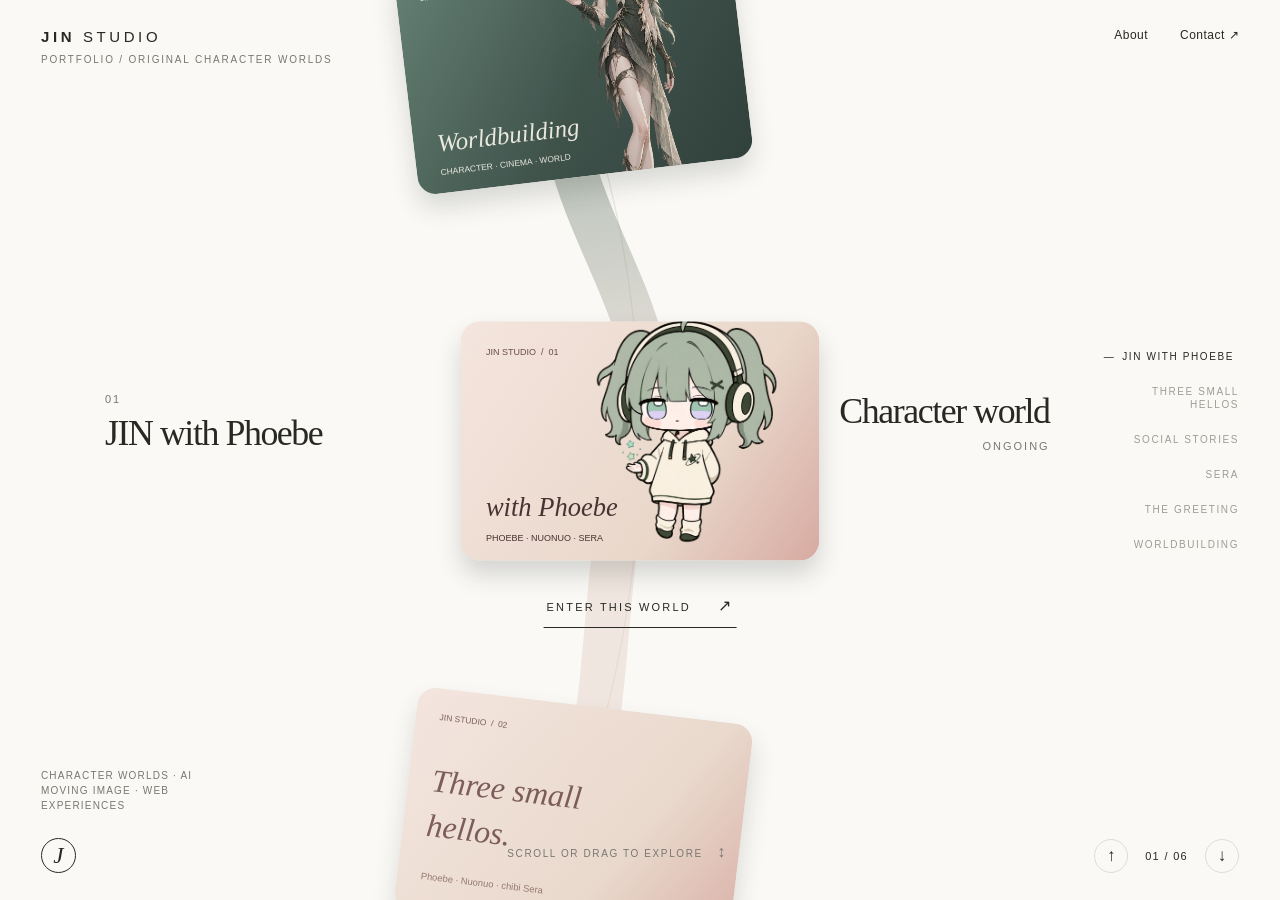
==== commit c6da4121: "Clarify Q illustration and finish desktop review notes" ====
--- a/index.html
+++ b/index.html
@@ -17,7 +17,7 @@
     <header class="fallback-header"><strong>JIN STUDIO</strong><span>Portfolio / Character worlds · AI moving image · Web experiences</span></header>
     <main id="fallback-main">
       <h1>Two worlds, one invitation.</h1>
-      <section class="fallback-world"><img src="assets/sera-chibi-hero.webp" width="1024" height="1536" alt="Chibi Sera, one character in JIN with Phoebe" loading="lazy"><div><p>01 / Character world</p><h2>JIN with Phoebe</h2><p>Phoebe, Nuonuo and chibi Sera meet visitors through light social stories. Their three-character welcome film is in progress.</p><a href="https://www.instagram.com/jin082714/" target="_blank" rel="noopener">Visit JIN with Phoebe ↗</a></div></section>
+      <section class="fallback-world"><img src="assets/sera-chibi-hero.webp" width="1000" height="1150" alt="Chibi Sera, one character in JIN with Phoebe" loading="lazy"><div><p>01 / Character world</p><h2>JIN with Phoebe</h2><p>Phoebe, Nuonuo and chibi Sera meet visitors through light social stories. Their three-character welcome film is in progress.</p><a href="https://www.instagram.com/jin082714/" target="_blank" rel="noopener">Visit JIN with Phoebe ↗</a></div></section>
       <section class="fallback-world"><img src="assets/sera-world-welcome-poster.webp" width="720" height="1280" alt="Adult Sera waving in a stone arcade beside a water channel" loading="lazy"><div><p>02 / Character world</p><h2>Sera</h2><p>Character development, cinematic CG and worldbuilding. Watch Sera's greeting beside the water channel.</p><a href="assets/sera-world-welcome.mp4">Watch the greeting film ↗</a></div></section>
       <section class="fallback-end"><h2>Make a world together.</h2><a href="mailto:jinmyaigc@gmail.com">jinmyaigc@gmail.com ↗</a><a href="assets/certificates/google-ai-professional-certificate.pdf">Google AI Professional Certificate ↗</a></section>
     </main>
@@ -59,7 +59,7 @@
     <button class="dialog-close" type="button" data-close aria-label="Close world">Close <span aria-hidden="true">×</span></button>
     <section class="world-panel world-panel-q" data-world="q">
       <div class="world-panel-copy"><p class="eyebrow">01 / JIN with Phoebe</p><h2 id="world-dialog-title">Three small<br><em>hellos.</em></h2><p>Phoebe, Nuonuo and chibi Sera live in a light world of character stories. Each will greet you differently in the three-character welcome film.</p><p class="film-state">Welcome film in progress</p><a class="detail-link" href="https://www.instagram.com/jin082714/" target="_blank" rel="noopener">Visit JIN with Phoebe ↗</a></div>
-      <div class="q-detail-art"><img src="assets/sera-chibi-hero.webp" width="1024" height="1536" alt="Chibi Sera" loading="lazy"><div><span>Phoebe</span><span>Nuonuo</span><span>Sera</span></div><p>Three characters / one welcome</p></div>
+      <div class="q-detail-art"><img src="assets/sera-chibi-hero.webp" width="1000" height="1150" alt="Chibi Sera" loading="lazy"><div><span>Phoebe</span><span>Nuonuo</span><span>Sera</span></div><p>Sera illustrated · Trio film pending</p></div>
     </section>
     <section class="world-panel world-panel-sera" data-world="sera" hidden>
       <div class="world-panel-copy"><p class="eyebrow">02 / Sera</p><h2 id="sera-dialog-title">A quiet<br><em>heroine.</em></h2><p>Character design, cinematic CG and worldbuilding follow Sera's choices and actions. She meets you here beside a stone water channel.</p><a class="detail-link" href="mailto:jinmyaigc@gmail.com">Build a world with JIN ↗</a></div>
--- a/styles.css
+++ b/styles.css
@@ -5,16 +5,16 @@
 .fallback-content{max-width:1100px;margin:auto;padding:28px 5vw 100px}.fallback-header{display:flex;justify-content:space-between;gap:20px;border-bottom:1px solid var(--line);padding-bottom:16px;font-size:12px;letter-spacing:.1em;text-transform:uppercase}.fallback-content h1{font:normal clamp(48px,8vw,110px)/.95 var(--serif);letter-spacing:-.065em;margin:70px 0}.fallback-world{display:grid;grid-template-columns:1fr 1fr;gap:7vw;align-items:center;border-top:1px solid var(--line);padding:55px 0;min-height:65vh}.fallback-world img{width:100%;max-height:500px;object-fit:contain;background:#efede6}.fallback-world h2,.fallback-end h2{font:normal clamp(42px,6vw,90px)/1 var(--serif);letter-spacing:-.05em}.fallback-world p,.fallback-end{line-height:1.65}.fallback-world a,.fallback-end a{display:inline-block;margin:20px 25px 0 0;text-underline-offset:6px}.fallback-end{border-top:1px solid var(--line);padding-top:60px}
 .masthead{position:absolute;z-index:5;top:0;left:0;width:100%;display:flex;align-items:start;justify-content:space-between;padding:28px clamp(22px,3.2vw,64px);pointer-events:none}.masthead>*{pointer-events:auto}.identity strong{display:block;font-size:15px;letter-spacing:.24em;font-weight:600;white-space:nowrap}.identity strong span{font-weight:400}.identity p{margin:9px 0;font-size:10px;text-transform:uppercase;letter-spacing:.18em;color:var(--muted)}.masthead nav{display:flex;gap:32px}.masthead nav button{border:0;background:none;padding:0;color:var(--ink);font-size:12px;letter-spacing:.04em}.masthead nav button:hover{text-decoration:underline;text-underline-offset:5px}
 .ring-scene{position:relative;height:100svh;min-height:590px;overflow:hidden;isolation:isolate;background:var(--paper);touch-action:pan-x}#ring-canvas{display:block;width:100%;height:100%;touch-action:none}
-.ring-meta{position:absolute;z-index:2;inset:0;pointer-events:none}.meta-pair{position:absolute;top:47%;display:flex;flex-direction:column;gap:10px;font-size:12px;letter-spacing:.07em;transition:filter .24s,opacity .24s,transform .4s}.meta-pair strong{font:normal clamp(24px,2.8vw,47px)/1.04 var(--serif);letter-spacing:-.04em;max-width:220px}.meta-pair span{font-size:11px;text-transform:uppercase;letter-spacing:.18em;color:var(--muted)}.meta-left{left:clamp(22px,8.2vw,160px);align-items:start;transform:translateY(-50%)}.meta-right{right:clamp(28px,13vw,245px);align-items:end;text-align:right;transform:translateY(-50%)}.meta-pair.is-changing{filter:blur(9px);opacity:0;transform:translateY(calc(-50% + 9px))}
+.ring-meta{position:absolute;z-index:2;inset:0;pointer-events:none}.meta-pair{position:absolute;top:47%;display:flex;flex-direction:column;gap:10px;font-size:12px;letter-spacing:.07em;transition:filter .24s,opacity .24s,transform .4s}.meta-pair strong{font:normal clamp(24px,2.8vw,47px)/1.04 var(--serif);letter-spacing:-.04em;max-width:220px}.meta-pair span{font-size:11px;text-transform:uppercase;letter-spacing:.18em;color:var(--muted)}.meta-left{left:clamp(22px,8.2vw,160px);align-items:start;transform:translateY(-50%)}.meta-right{right:clamp(28px,18vw,270px);align-items:end;text-align:right;transform:translateY(-50%)}.meta-pair.is-changing{filter:blur(9px);opacity:0;transform:translateY(calc(-50% + 9px))}
 .ring-index{position:absolute;z-index:3;right:clamp(23px,3.2vw,65px);top:50%;transform:translateY(-50%);display:flex;flex-direction:column;gap:14px;align-items:end}.ring-index button{border:0;background:none;text-align:right;font-size:10px;text-transform:uppercase;letter-spacing:.16em;line-height:1.3;padding:4px 0;color:#9d9d96;max-width:134px;transition:color .25s,transform .25s}.ring-index button:hover,.ring-index button[aria-current=true]{color:#282923;transform:translateX(-5px)}.ring-index button[aria-current=true]::before{content:'—';margin-right:7px}
-.front-action{position:absolute;z-index:3;bottom:17%;left:50%;transform:translateX(-50%);border:0;border-bottom:1px solid currentColor;background:transparent;color:var(--ink);font-size:11px;text-transform:uppercase;letter-spacing:.2em;padding:12px 3px;white-space:nowrap}.front-action span{margin-left:22px;font-size:16px}.front-action:hover{border-bottom-color:#a47577;color:#a47577}
+.front-action{position:absolute;z-index:3;top:var(--action-y);left:50%;transform:translateX(-50%);border:0;border-bottom:1px solid currentColor;background:transparent;color:var(--ink);font-size:11px;text-transform:uppercase;letter-spacing:.2em;padding:12px 3px;white-space:nowrap}.front-action span{margin-left:22px;font-size:16px}.front-action:hover{border-bottom-color:#a47577;color:#a47577}
 .scene-bottom{position:absolute;z-index:3;bottom:27px;left:clamp(22px,3.2vw,64px);right:clamp(22px,3.2vw,64px);display:flex;align-items:end;justify-content:space-between;pointer-events:none}.scene-bottom>*{pointer-events:auto}.round-mark{width:35px;height:35px;border:1px solid currentColor;border-radius:50%;background:transparent;color:var(--ink);font:italic 23px var(--serif)}.scene-bottom p{font-size:10px;letter-spacing:.16em;text-transform:uppercase;color:var(--muted);margin:0 0 12px 5vw}.scene-bottom p span{font-size:16px;margin-left:10px}.ring-controls{display:flex;align-items:center;gap:17px;font-size:11px;letter-spacing:.12em}.ring-controls button{border:1px solid var(--line);border-radius:50%;background:var(--paper);width:34px;height:34px;color:var(--ink);font-size:17px;transition:border-color .2s}.ring-controls button:hover{border-color:var(--ink)}.scene-capability{position:absolute;bottom:77px;left:clamp(22px,3.2vw,64px);font-size:10px;letter-spacing:.12em;color:var(--muted);text-transform:uppercase;max-width:160px;line-height:1.5}
 .cursor-tag{position:absolute;z-index:4;left:0;top:0;pointer-events:none;background:#292c28;color:white;border-radius:50%;width:77px;height:77px;display:grid;place-content:center;font-size:11px;letter-spacing:.05em;text-align:center;opacity:0;transform:translate(-50%,-50%) scale(.7);transition:opacity .2s,scale .2s}.cursor-tag span{display:block;font-size:19px}.ring-scene.is-hovering .cursor-tag{opacity:1;transform:translate(-50%,-50%) scale(1)}.ring-scene.is-hovering canvas{cursor:none}
 dialog{max-width:none;max-height:none;border:0;margin:auto;padding:0;background:#f7f6f2;color:var(--ink);box-shadow:0 20px 75px #1a1c1733}dialog::backdrop{background:rgba(24,27,22,.6);backdrop-filter:blur(7px)}.world-dialog{width:min(1080px,calc(100% - 50px));height:min(760px,calc(100% - 50px));overflow:auto}.dialog-close{position:absolute;z-index:5;right:29px;top:22px;border:0;background:#f7f6f2df;padding:9px 12px;font-size:11px;text-transform:uppercase;letter-spacing:.15em}.dialog-close span{font-size:21px;margin-left:13px;vertical-align:middle}.world-panel{min-height:100%;display:grid;grid-template-columns:1fr 1fr}.world-panel-copy{display:flex;flex-direction:column;justify-content:center;align-items:start;padding:clamp(42px,7vw,95px);padding-right:30px}.eyebrow{font-size:11px;text-transform:uppercase;letter-spacing:.18em;color:var(--muted)}.world-panel h2,.info-dialog h2{font:normal clamp(55px,5.7vw,100px)/.95 var(--serif);letter-spacing:-.068em;margin:31px 0}.world-panel h2 em{font-weight:normal;color:#9b766e}.world-panel-copy>p:not(.eyebrow,.film-state){font:17px/1.6 var(--serif);max-width:360px;color:#50554d}.detail-link{font-size:11px;text-transform:uppercase;letter-spacing:.12em;text-decoration:none;border-bottom:1px solid;padding:12px 0;margin-top:32px}.detail-link:hover{color:#966c67}.film-state{border:1px solid #bba594;border-radius:30px;color:#715f54;padding:10px 14px;font-size:10px;text-transform:uppercase;letter-spacing:.12em;margin:17px 0 0}
 .q-detail-art{position:relative;min-height:400px;background:radial-gradient(circle at 65% 35%,#f8e4d9,#dfd4c9 75%);overflow:hidden;display:grid;place-items:center}.q-detail-art img{height:95%;width:90%;object-fit:contain;object-position:bottom;filter:drop-shadow(9px 20px 17px #624b4930)}.q-detail-art div{position:absolute;top:8%;left:10%;right:10%;display:flex;justify-content:space-between;gap:4px;font:italic 19px var(--serif);color:#765b58}.q-detail-art p{position:absolute;bottom:10px;right:25px;font-size:10px;letter-spacing:.1em;text-transform:uppercase}
 .world-media-sera{position:relative;min-height:400px;background:#263832;display:flex;align-items:center;justify-content:center;overflow:hidden}.world-media-sera::before{content:'';position:absolute;inset:-35px;background:url('assets/sera-world-welcome-poster.webp') center/cover;filter:blur(30px) brightness(.55);opacity:.7}.world-film{position:relative;isolation:isolate;width:auto;height:min(90%,690px);max-height:calc(100svh - 110px);aspect-ratio:9/16;max-width:100%;box-shadow:0 22px 50px #101a1844}.world-film-poster,.world-film-video{position:absolute;inset:0;width:100%;height:100%;object-fit:contain}.world-film-video{z-index:1}.world-film-toggle{position:absolute;z-index:2;bottom:24px;left:50%;transform:translateX(-50%);border:1px solid #ffffffb0;border-radius:30px;background:#151d1ac8;color:white;padding:10px 18px;font-size:11px;white-space:nowrap}.world-film-error{position:absolute;z-index:2;bottom:20px;color:white;text-shadow:0 1px 8px black;font-size:11px}
 .info-dialog{width:min(680px,calc(100% - 40px));padding:clamp(40px,7vw,95px);min-height:460px}.info-dialog .detail-link{display:table;margin-top:28px}.info-dialog p:not(.eyebrow){font:19px/1.55 var(--serif);max-width:430px;color:#51554f}
-@media(max-width:1100px){.meta-left{left:4vw}.meta-right{right:17vw}.meta-pair strong{font-size:25px;max-width:150px}.ring-index button{font-size:9px;max-width:92px}.front-action{bottom:16%}}
-@media(max-width:760px){.ring-scene{min-height:590px}.masthead{padding:19px}.identity p{max-width:130px;line-height:1.35}.masthead nav{gap:17px}.masthead nav button{font-size:11px}.ring-meta .meta-pair{top:auto;bottom:23%;transform:none;gap:5px}.meta-left{left:20px}.meta-right{right:20px}.meta-pair strong{font-size:24px;max-width:170px}.meta-pair span{font-size:9px}.ring-meta .meta-pair.is-changing{transform:translateY(8px)}.ring-index{top:111px;right:18px;transform:none;gap:6px}.ring-index button{font-size:8px;max-width:105px;letter-spacing:.09em;padding:2px 0}.front-action{bottom:14%;font-size:10px}.scene-bottom{left:20px;right:20px;bottom:16px}.scene-bottom p,.scene-capability{display:none}.world-panel{grid-template-columns:1fr}.world-panel-copy{padding:40px 35px}.world-panel h2{margin:20px 0;font-size:clamp(52px,13vw,90px)}.world-panel-copy>p:not(.eyebrow,.film-state){font-size:15px}.q-detail-art,.world-media-sera{height:470px;min-height:0}.world-dialog{height:calc(100% - 25px);width:calc(100% - 25px)}.world-film{height:94%;max-height:none}.fallback-world{grid-template-columns:1fr}}
+@media(max-width:1100px){.meta-left{left:4vw}.meta-right{right:17vw}.meta-pair strong{font-size:25px;max-width:150px}.ring-index button{font-size:9px;max-width:92px}.front-action{bottom:auto}}
+@media(max-width:760px){.ring-scene{min-height:590px}.masthead{padding:19px}.identity p{max-width:130px;line-height:1.35}.masthead nav{gap:17px}.masthead nav button{font-size:11px}.ring-meta .meta-pair{top:auto;bottom:23%;transform:none;gap:5px}.meta-left{left:20px}.meta-right{right:20px}.meta-pair strong{font-size:24px;max-width:170px}.meta-pair span{font-size:9px}.ring-meta .meta-pair.is-changing{transform:translateY(8px)}.ring-index{top:111px;right:18px;transform:none;gap:6px}.ring-index button{font-size:8px;max-width:105px;letter-spacing:.09em;padding:2px 0}.front-action{bottom:auto;font-size:10px}.scene-bottom{left:20px;right:20px;bottom:16px}.scene-bottom p,.scene-capability{display:none}.world-panel{grid-template-columns:1fr}.world-panel-copy{padding:40px 35px}.world-panel h2{margin:20px 0;font-size:clamp(52px,13vw,90px)}.world-panel-copy>p:not(.eyebrow,.film-state){font-size:15px}.q-detail-art,.world-media-sera{height:470px;min-height:0}.world-dialog{height:calc(100% - 25px);width:calc(100% - 25px)}.world-film{height:94%;max-height:none}.fallback-world{grid-template-columns:1fr}}
 @media(max-width:430px){.identity strong{font-size:13px}.identity p{font-size:8px}.masthead nav button{font-size:10px}.meta-left,.meta-right{bottom:24%!important}.meta-pair strong{font-size:20px;max-width:120px}.meta-pair span{font-size:8px}.ring-index{top:101px}.ring-index button{font-size:8px}.ring-controls{gap:10px}}
 @media(prefers-reduced-motion:reduce){html{scroll-behavior:auto}*,*::before,*::after{animation-duration:.01ms!important;transition-duration:.01ms!important}.cursor-tag{display:none}}
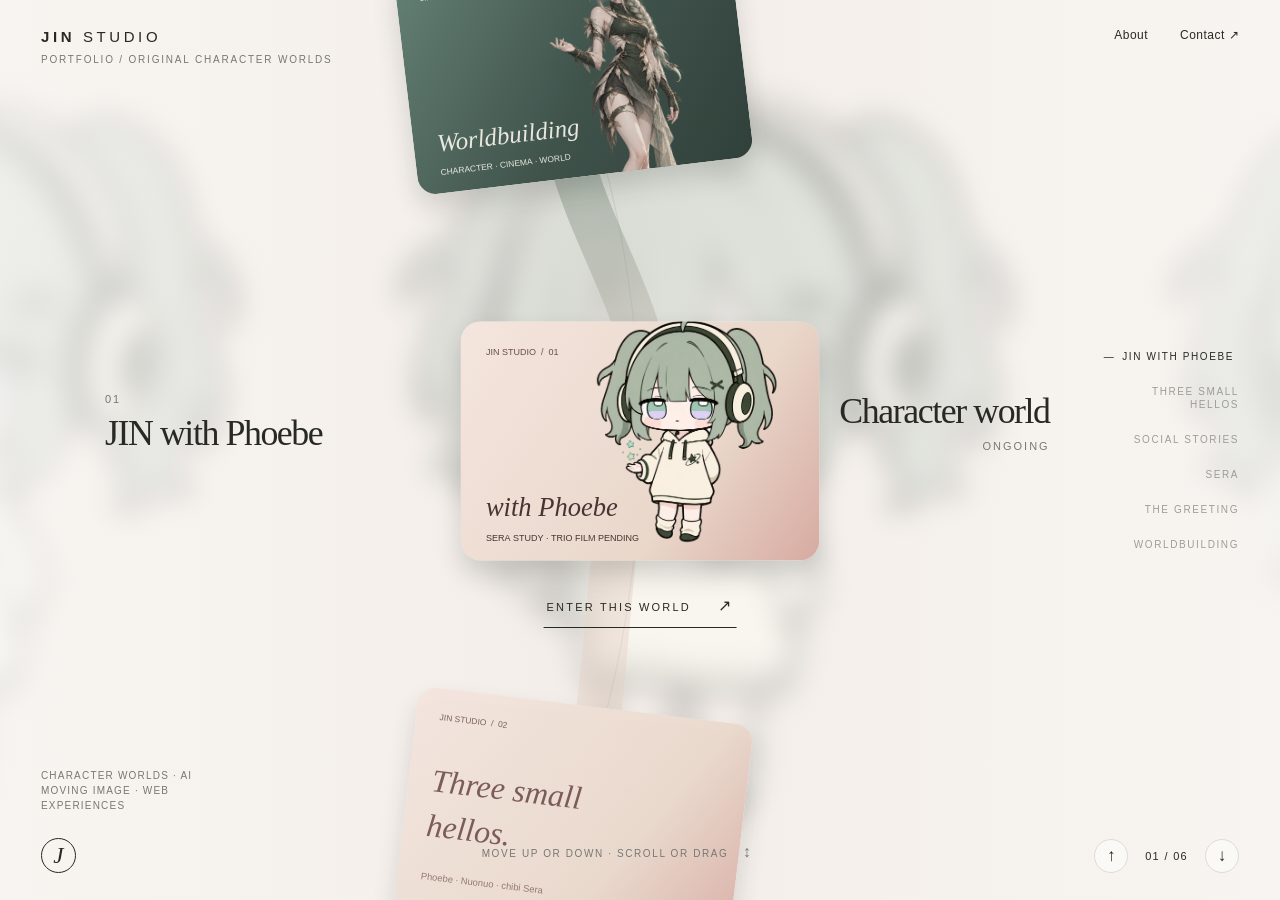
==== commit 78543e1d: "Add mouse-position carousel drive and chapter backgrounds" ====
--- a/index.html
+++ b/index.html
@@ -30,6 +30,11 @@
     </header>
     <main id="main">
       <section class="ring-scene" aria-label="Explore JIN's two character worlds">
+        <div class="chapter-backdrop" aria-hidden="true">
+          <div class="backdrop-still"></div><div class="backdrop-still"></div>
+          <video class="backdrop-video" muted loop playsinline preload="none"></video>
+          <div class="backdrop-wash"></div>
+        </div>
         <canvas id="ring-canvas" aria-hidden="true"></canvas>
         <div class="ring-meta" aria-live="polite" aria-atomic="true">
           <div class="meta-pair meta-left"><span id="meta-number">01</span><strong id="meta-title">JIN with Phoebe</strong></div>
@@ -47,7 +52,7 @@
         <div class="cursor-tag" aria-hidden="true">View <span>↗</span></div>
         <div class="scene-bottom">
           <button class="round-mark" data-info="about" type="button" aria-label="About JIN Studio">J</button>
-          <p>Scroll or drag to explore <span aria-hidden="true">↕</span></p>
+          <p>Move up or down · scroll or drag <span aria-hidden="true">↕</span></p>
           <div class="ring-controls"><button type="button" id="previous-card" aria-label="Previous chapter">↑</button><span id="chapter-count">01 / 06</span><button type="button" id="next-card" aria-label="Next chapter">↓</button></div>
         </div>
         <p class="scene-capability">Character worlds · AI moving image · Web experiences</p>
--- a/styles.css
+++ b/styles.css
@@ -5,6 +5,7 @@
 .fallback-content{max-width:1100px;margin:auto;padding:28px 5vw 100px}.fallback-header{display:flex;justify-content:space-between;gap:20px;border-bottom:1px solid var(--line);padding-bottom:16px;font-size:12px;letter-spacing:.1em;text-transform:uppercase}.fallback-content h1{font:normal clamp(48px,8vw,110px)/.95 var(--serif);letter-spacing:-.065em;margin:70px 0}.fallback-world{display:grid;grid-template-columns:1fr 1fr;gap:7vw;align-items:center;border-top:1px solid var(--line);padding:55px 0;min-height:65vh}.fallback-world img{width:100%;max-height:500px;object-fit:contain;background:#efede6}.fallback-world h2,.fallback-end h2{font:normal clamp(42px,6vw,90px)/1 var(--serif);letter-spacing:-.05em}.fallback-world p,.fallback-end{line-height:1.65}.fallback-world a,.fallback-end a{display:inline-block;margin:20px 25px 0 0;text-underline-offset:6px}.fallback-end{border-top:1px solid var(--line);padding-top:60px}
 .masthead{position:absolute;z-index:5;top:0;left:0;width:100%;display:flex;align-items:start;justify-content:space-between;padding:28px clamp(22px,3.2vw,64px);pointer-events:none}.masthead>*{pointer-events:auto}.identity strong{display:block;font-size:15px;letter-spacing:.24em;font-weight:600;white-space:nowrap}.identity strong span{font-weight:400}.identity p{margin:9px 0;font-size:10px;text-transform:uppercase;letter-spacing:.18em;color:var(--muted)}.masthead nav{display:flex;gap:32px}.masthead nav button{border:0;background:none;padding:0;color:var(--ink);font-size:12px;letter-spacing:.04em}.masthead nav button:hover{text-decoration:underline;text-underline-offset:5px}
 .ring-scene{position:relative;height:100svh;min-height:590px;overflow:hidden;isolation:isolate;background:var(--paper);touch-action:pan-x}#ring-canvas{display:block;width:100%;height:100%;touch-action:none}
+.chapter-backdrop{position:absolute;inset:0;z-index:-1;overflow:hidden;pointer-events:none;background:#faf9f6}.backdrop-still,.backdrop-video{position:absolute;inset:-4%;width:108%;height:108%;background-size:cover;background-position:center;filter:blur(14px) saturate(.7);opacity:0;transform:scale(1.04);transition:opacity .72s ease}.backdrop-still.is-visible,.backdrop-video.is-playing{opacity:1}.backdrop-video{object-fit:cover}.backdrop-wash{position:absolute;inset:0;background:linear-gradient(90deg,rgba(250,249,246,.84),rgba(250,249,246,.58) 48%,rgba(250,249,246,.84));pointer-events:none}
 .ring-meta{position:absolute;z-index:2;inset:0;pointer-events:none}.meta-pair{position:absolute;top:47%;display:flex;flex-direction:column;gap:10px;font-size:12px;letter-spacing:.07em;transition:filter .24s,opacity .24s,transform .4s}.meta-pair strong{font:normal clamp(24px,2.8vw,47px)/1.04 var(--serif);letter-spacing:-.04em;max-width:220px}.meta-pair span{font-size:11px;text-transform:uppercase;letter-spacing:.18em;color:var(--muted)}.meta-left{left:clamp(22px,8.2vw,160px);align-items:start;transform:translateY(-50%)}.meta-right{right:clamp(28px,18vw,270px);align-items:end;text-align:right;transform:translateY(-50%)}.meta-pair.is-changing{filter:blur(9px);opacity:0;transform:translateY(calc(-50% + 9px))}
 .ring-index{position:absolute;z-index:3;right:clamp(23px,3.2vw,65px);top:50%;transform:translateY(-50%);display:flex;flex-direction:column;gap:14px;align-items:end}.ring-index button{border:0;background:none;text-align:right;font-size:10px;text-transform:uppercase;letter-spacing:.16em;line-height:1.3;padding:4px 0;color:#9d9d96;max-width:134px;transition:color .25s,transform .25s}.ring-index button:hover,.ring-index button[aria-current=true]{color:#282923;transform:translateX(-5px)}.ring-index button[aria-current=true]::before{content:'—';margin-right:7px}
 .front-action{position:absolute;z-index:3;top:var(--action-y);left:50%;transform:translateX(-50%);border:0;border-bottom:1px solid currentColor;background:transparent;color:var(--ink);font-size:11px;text-transform:uppercase;letter-spacing:.2em;padding:12px 3px;white-space:nowrap}.front-action span{margin-left:22px;font-size:16px}.front-action:hover{border-bottom-color:#a47577;color:#a47577}
@@ -17,4 +18,4 @@
 @media(max-width:1100px){.meta-left{left:4vw}.meta-right{right:17vw}.meta-pair strong{font-size:25px;max-width:150px}.ring-index button{font-size:9px;max-width:92px}.front-action{bottom:auto}}
 @media(max-width:760px){.ring-scene{min-height:590px}.masthead{padding:19px}.identity p{max-width:130px;line-height:1.35}.masthead nav{gap:17px}.masthead nav button{font-size:11px}.ring-meta .meta-pair{top:auto;bottom:23%;transform:none;gap:5px}.meta-left{left:20px}.meta-right{right:20px}.meta-pair strong{font-size:24px;max-width:170px}.meta-pair span{font-size:9px}.ring-meta .meta-pair.is-changing{transform:translateY(8px)}.ring-index{top:111px;right:18px;transform:none;gap:6px}.ring-index button{font-size:8px;max-width:105px;letter-spacing:.09em;padding:2px 0}.front-action{bottom:auto;font-size:10px}.scene-bottom{left:20px;right:20px;bottom:16px}.scene-bottom p,.scene-capability{display:none}.world-panel{grid-template-columns:1fr}.world-panel-copy{padding:40px 35px}.world-panel h2{margin:20px 0;font-size:clamp(52px,13vw,90px)}.world-panel-copy>p:not(.eyebrow,.film-state){font-size:15px}.q-detail-art,.world-media-sera{height:470px;min-height:0}.world-dialog{height:calc(100% - 25px);width:calc(100% - 25px)}.world-film{height:94%;max-height:none}.fallback-world{grid-template-columns:1fr}}
 @media(max-width:430px){.identity strong{font-size:13px}.identity p{font-size:8px}.masthead nav button{font-size:10px}.meta-left,.meta-right{bottom:24%!important}.meta-pair strong{font-size:20px;max-width:120px}.meta-pair span{font-size:8px}.ring-index{top:101px}.ring-index button{font-size:8px}.ring-controls{gap:10px}}
-@media(prefers-reduced-motion:reduce){html{scroll-behavior:auto}*,*::before,*::after{animation-duration:.01ms!important;transition-duration:.01ms!important}.cursor-tag{display:none}}
+@media(prefers-reduced-motion:reduce){html{scroll-behavior:auto}*,*::before,*::after{animation-duration:.01ms!important;transition-duration:.01ms!important}.cursor-tag,.backdrop-video{display:none}}
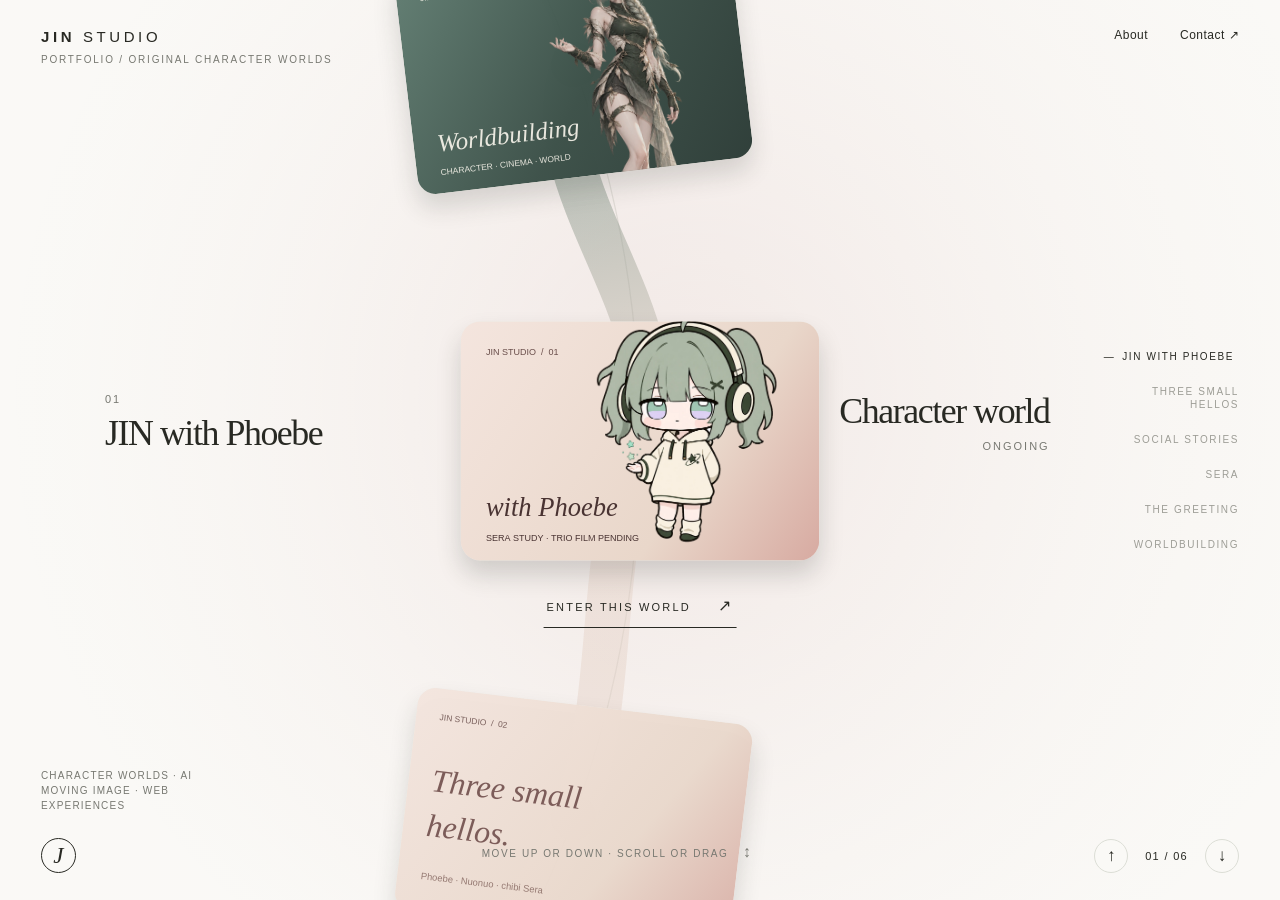
==== commit 116465bd: "Refine fallback backgrounds and pause hidden detail playback" ====
--- a/index.html
+++ b/index.html
@@ -18,7 +18,7 @@
     <main id="fallback-main">
       <h1>Two worlds, one invitation.</h1>
       <section class="fallback-world"><img src="assets/sera-chibi-hero.webp" width="1000" height="1150" alt="Chibi Sera, one character in JIN with Phoebe" loading="lazy"><div><p>01 / Character world</p><h2>JIN with Phoebe</h2><p>Phoebe, Nuonuo and chibi Sera meet visitors through light social stories. Their three-character welcome film is in progress.</p><a href="https://www.instagram.com/jin082714/" target="_blank" rel="noopener">Visit JIN with Phoebe ↗</a></div></section>
-      <section class="fallback-world"><img src="assets/sera-world-welcome-poster.webp" width="720" height="1280" alt="Adult Sera waving in a stone arcade beside a water channel" loading="lazy"><div><p>02 / Character world</p><h2>Sera</h2><p>Character development, cinematic CG and worldbuilding. Watch Sera's greeting beside the water channel.</p><a href="assets/sera-world-welcome.mp4">Watch the greeting film ↗</a></div></section>
+      <section class="fallback-world"><img src="assets/sera-world-welcome-poster.webp" width="720" height="1280" alt="Adult Sera waving in a stone arcade beside a water channel" loading="lazy"><div><p>02 / Character world</p><h2>Sera</h2><p>Character development, cinematic CG and worldbuilding. This greeting film is a study while a new edition is developed.</p><a href="assets/sera-world-welcome.mp4">View the current film study ↗</a></div></section>
       <section class="fallback-end"><h2>Make a world together.</h2><a href="mailto:jinmyaigc@gmail.com">jinmyaigc@gmail.com ↗</a><a href="assets/certificates/google-ai-professional-certificate.pdf">Google AI Professional Certificate ↗</a></section>
     </main>
   </div>
@@ -67,7 +67,7 @@
       <div class="q-detail-art"><img src="assets/sera-chibi-hero.webp" width="1000" height="1150" alt="Chibi Sera" loading="lazy"><div><span>Phoebe</span><span>Nuonuo</span><span>Sera</span></div><p>Sera illustrated · Trio film pending</p></div>
     </section>
     <section class="world-panel world-panel-sera" data-world="sera" hidden>
-      <div class="world-panel-copy"><p class="eyebrow">02 / Sera</p><h2 id="sera-dialog-title">A quiet<br><em>heroine.</em></h2><p>Character design, cinematic CG and worldbuilding follow Sera's choices and actions. She meets you here beside a stone water channel.</p><a class="detail-link" href="mailto:jinmyaigc@gmail.com">Build a world with JIN ↗</a></div>
+      <div class="world-panel-copy"><p class="eyebrow">02 / Sera</p><h2 id="sera-dialog-title">A quiet<br><em>heroine.</em></h2><p>Character design, cinematic CG and worldbuilding follow Sera's choices and actions. She meets you here beside a stone water channel.</p><p class="film-state">Film study · New edition planned</p><a class="detail-link" href="mailto:jinmyaigc@gmail.com">Build a world with JIN ↗</a></div>
       <div class="world-media-sera" role="group" aria-label="Adult Sera greeting visitors beside a stone water channel">
         <div class="world-film"><img class="world-film-poster" src="assets/sera-world-welcome-poster.webp" width="720" height="1280" alt="" decoding="async"><video class="world-film-video" muted loop playsinline preload="none" controls poster="assets/sera-world-welcome-poster.webp" width="720" height="1280" aria-label="Sera waves to the camera in a stone arcade beside a water channel"><source src="assets/sera-world-welcome.mp4" type="video/mp4">Your browser cannot play this film; the still remains visible.</video></div>
         <button class="world-film-toggle" type="button" hidden>Pause film</button><p class="world-film-error" hidden>Film unavailable · still image shown</p>
